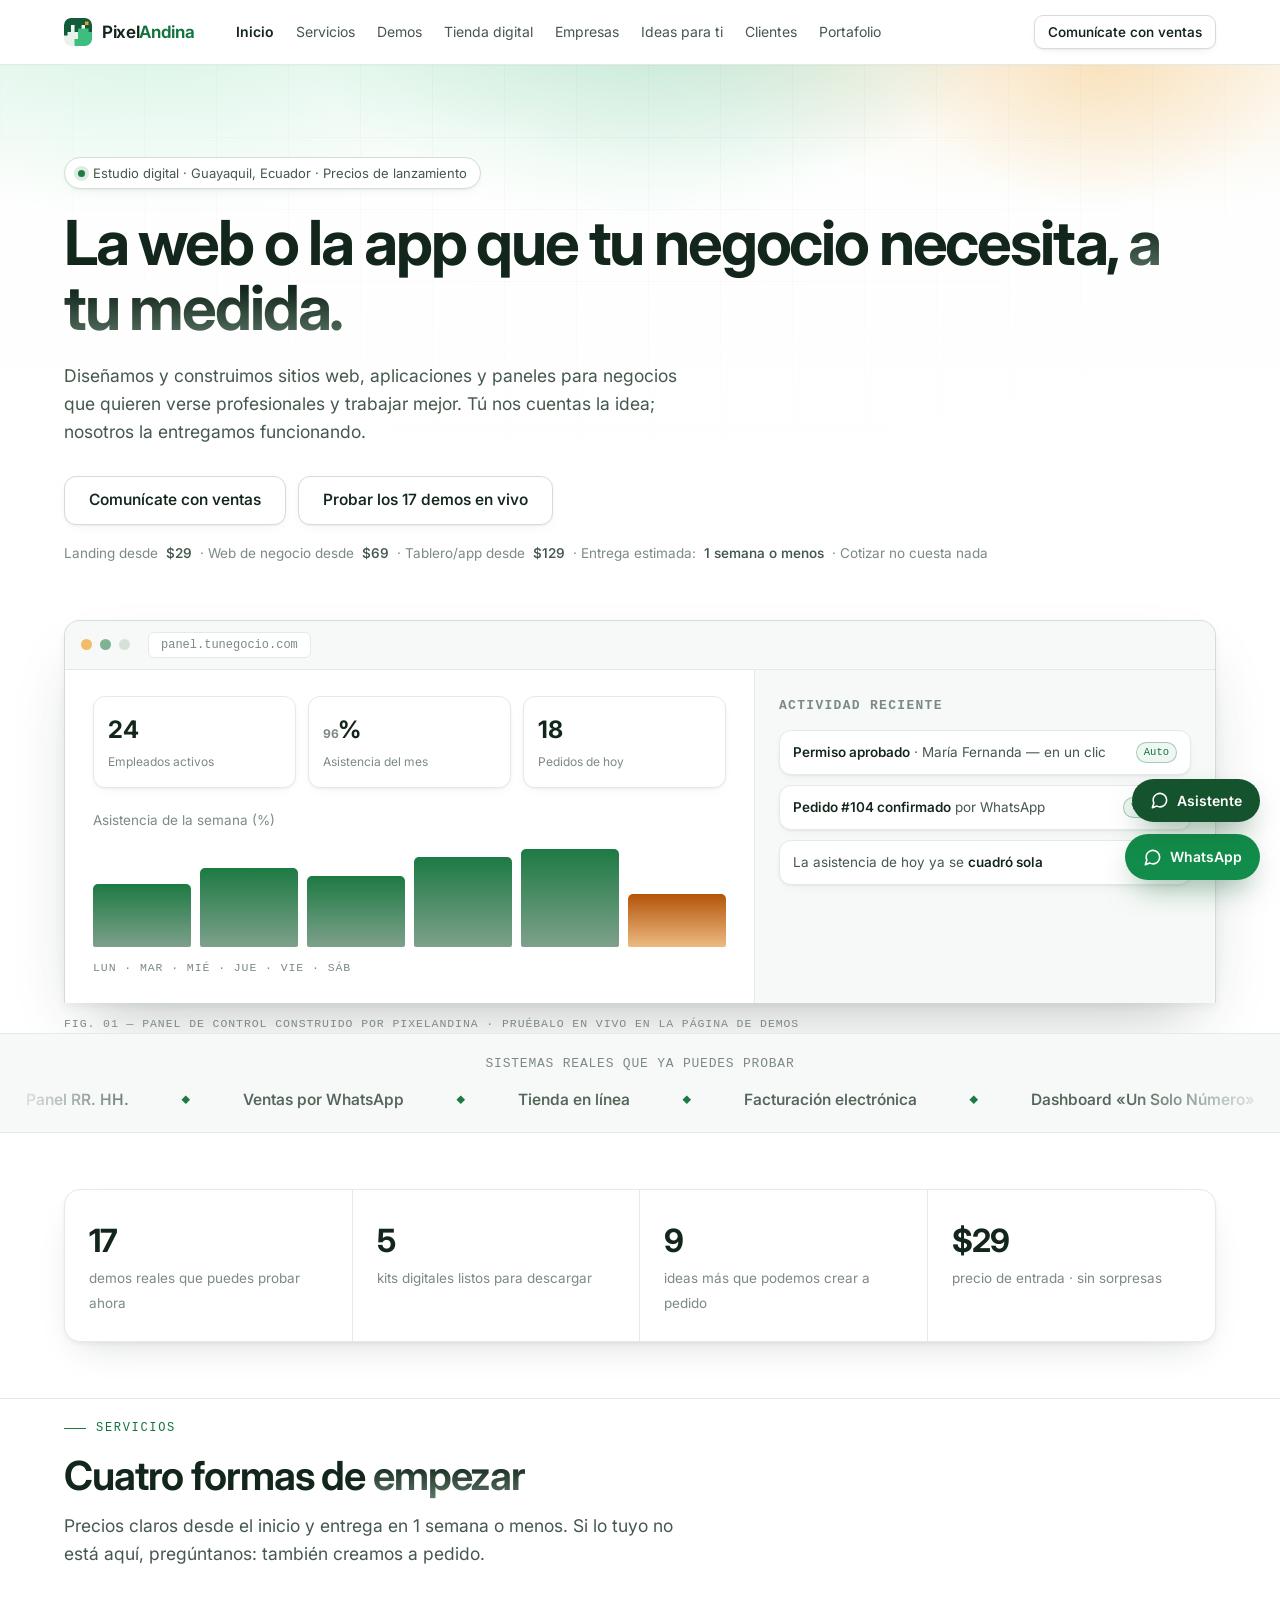
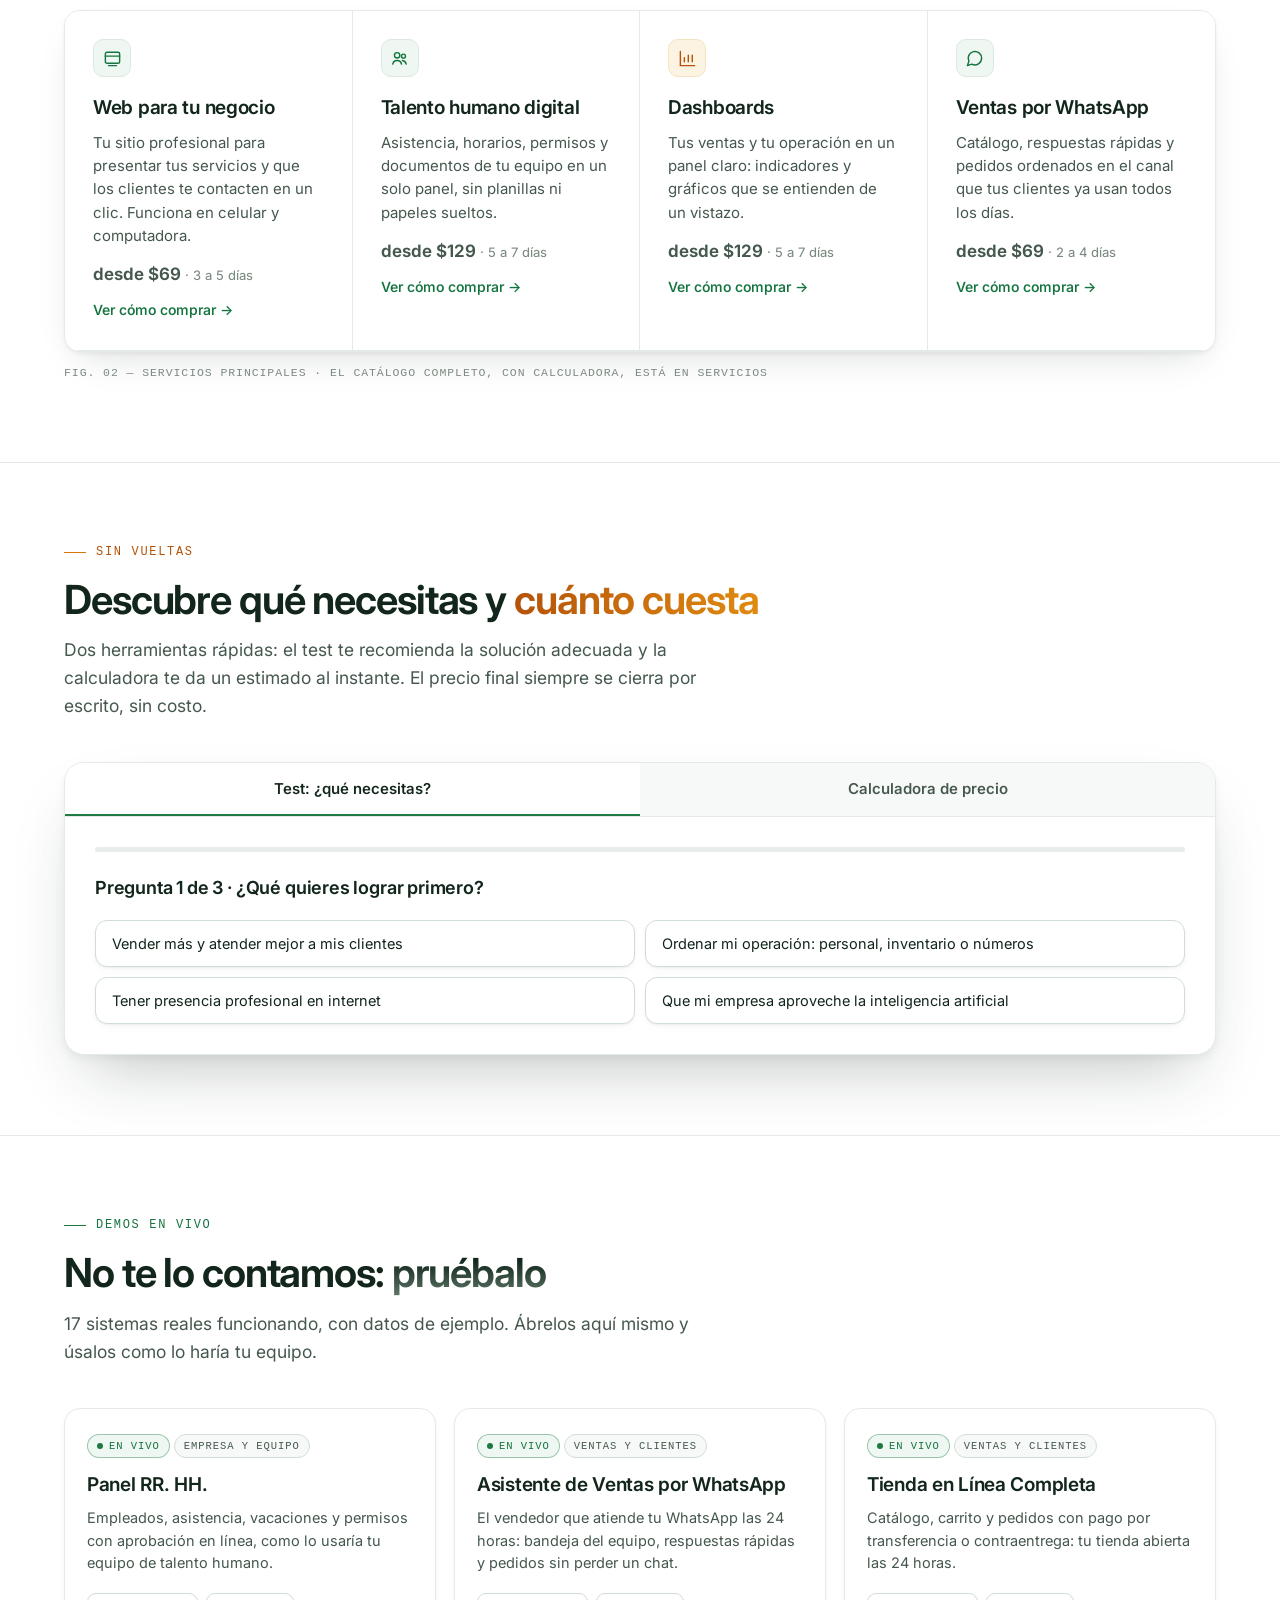
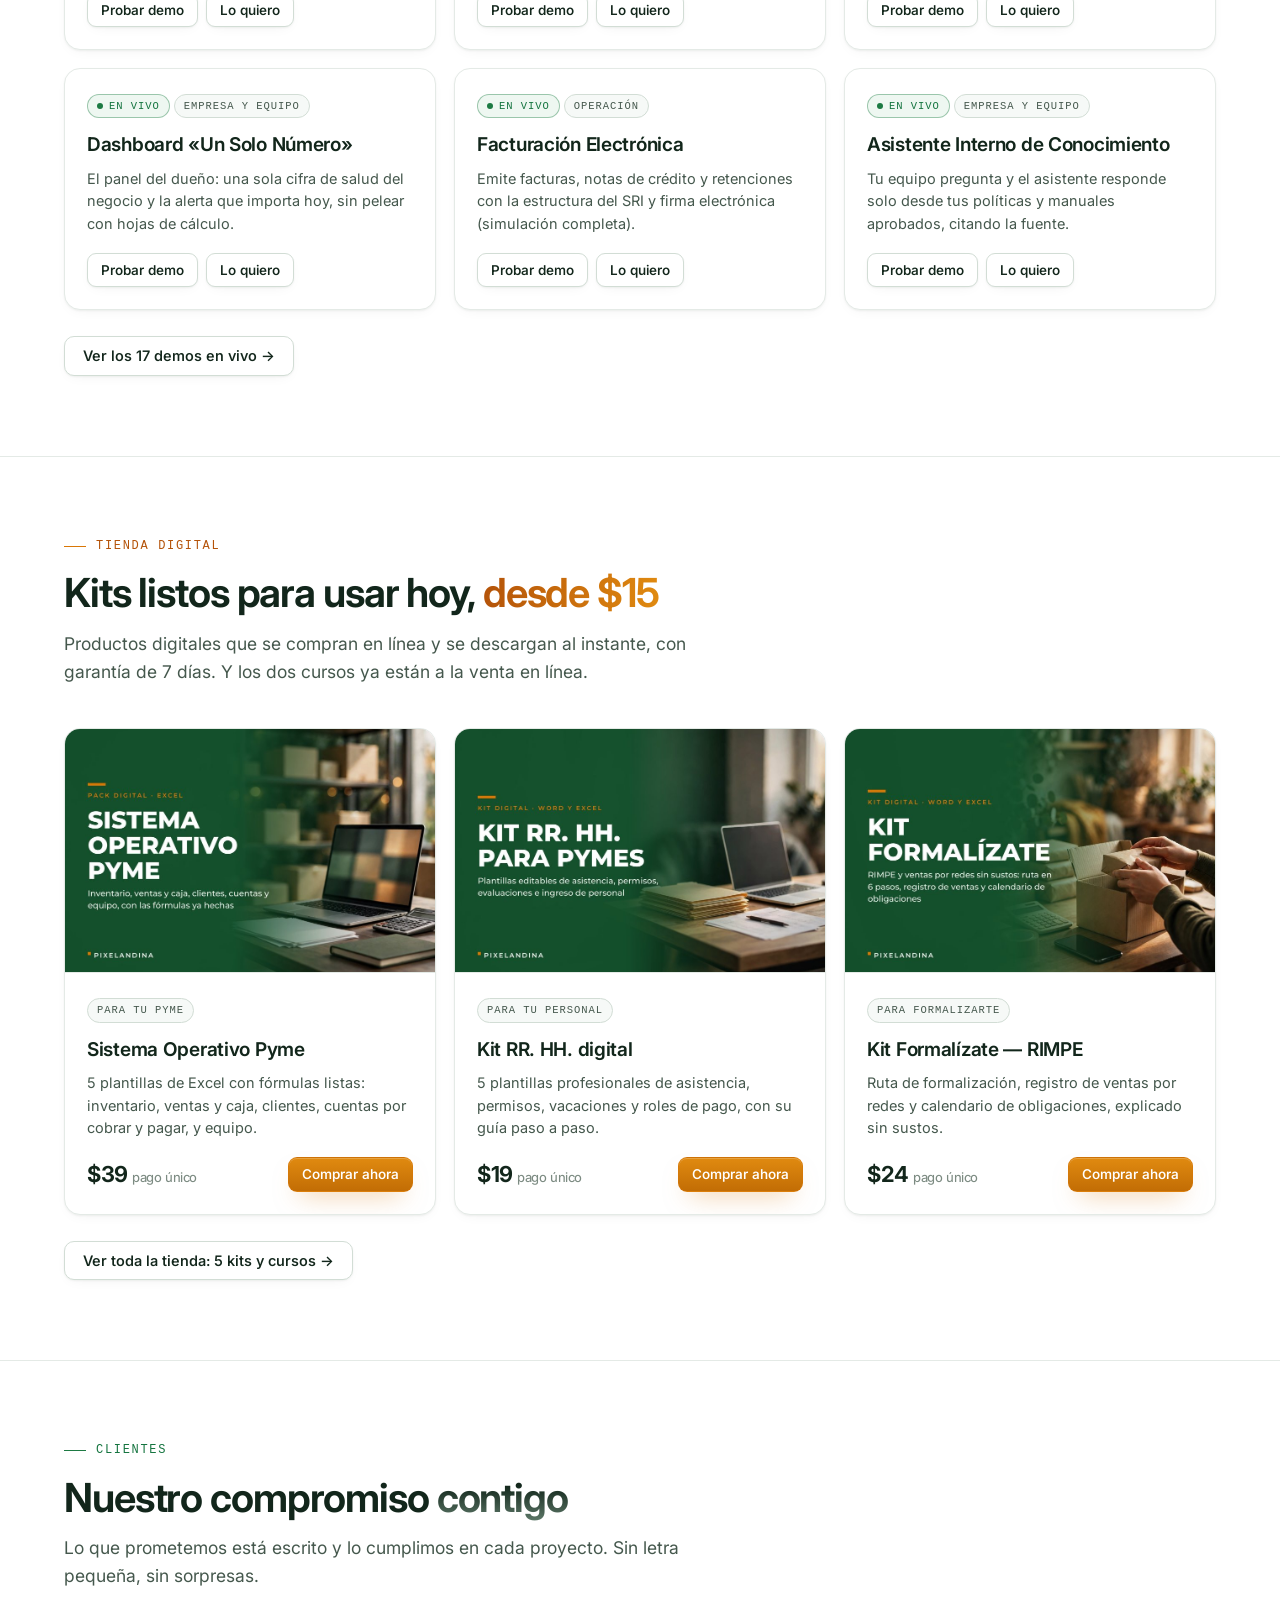
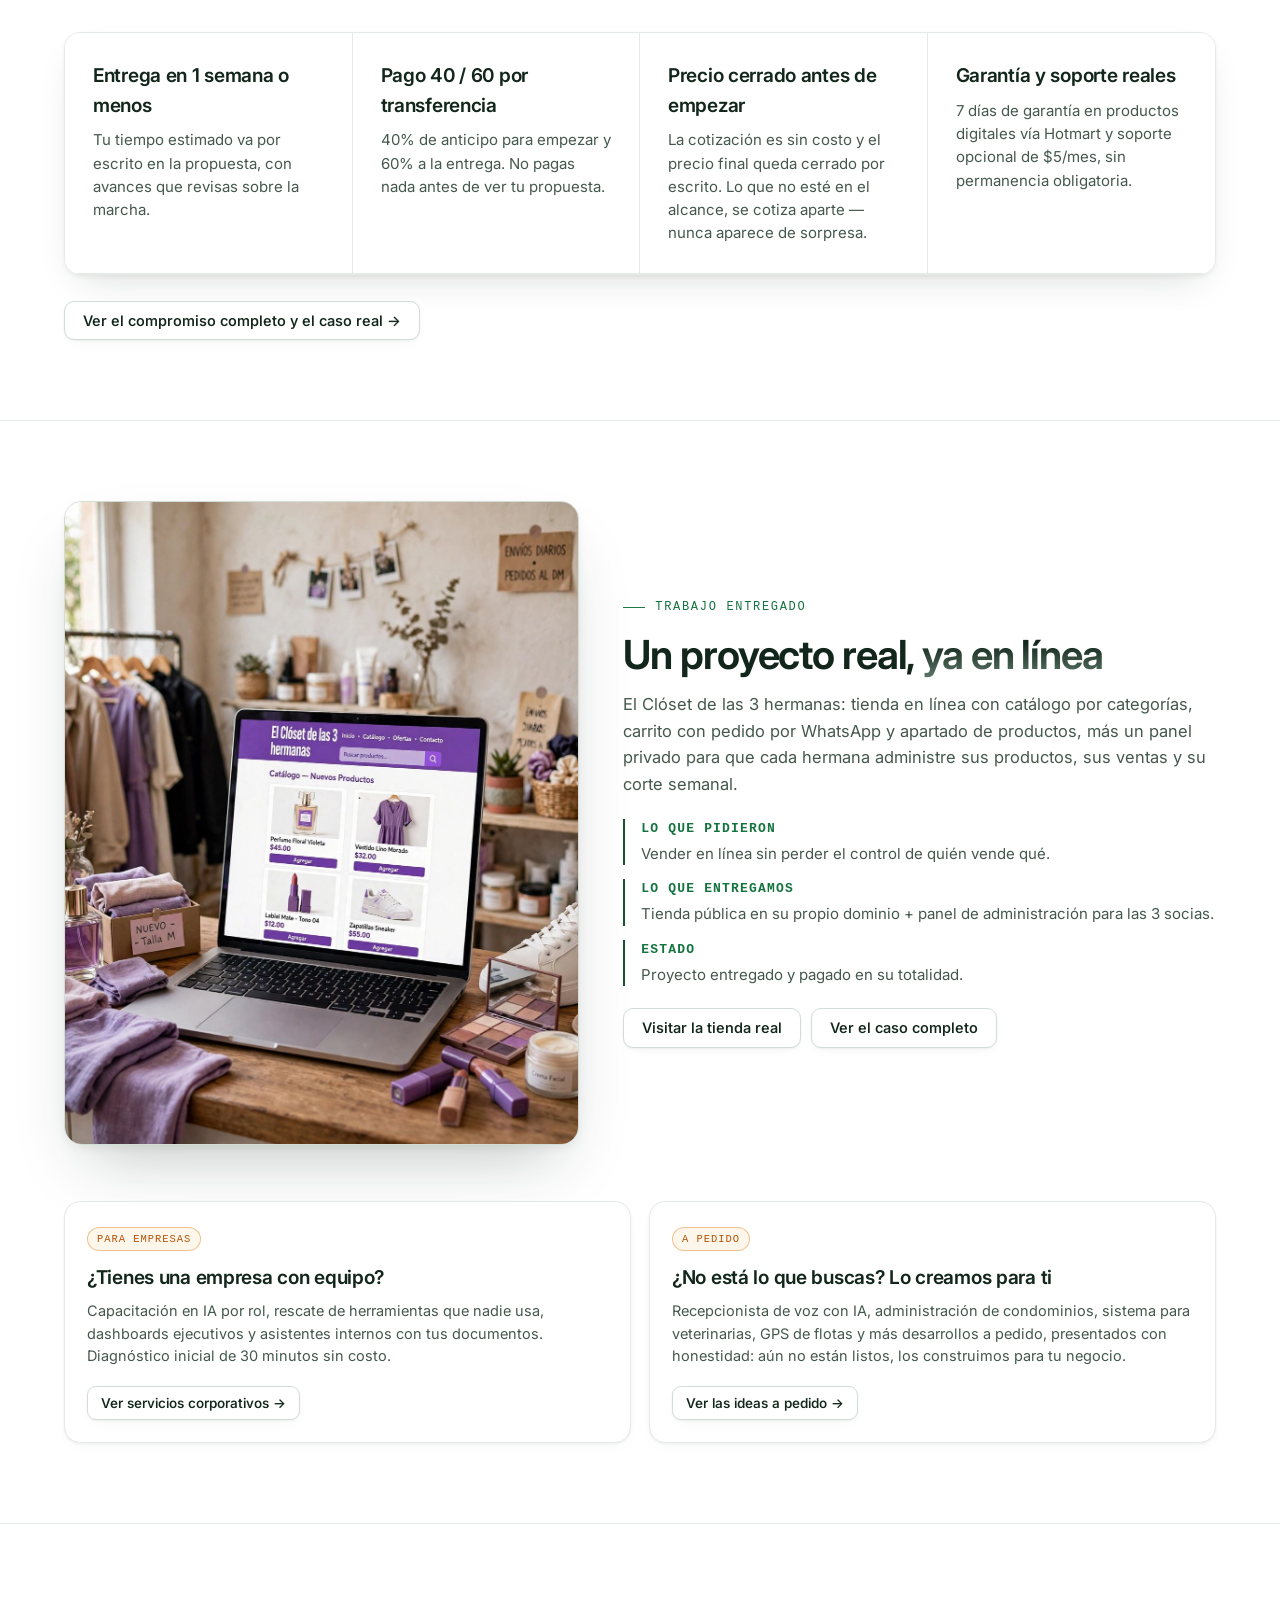
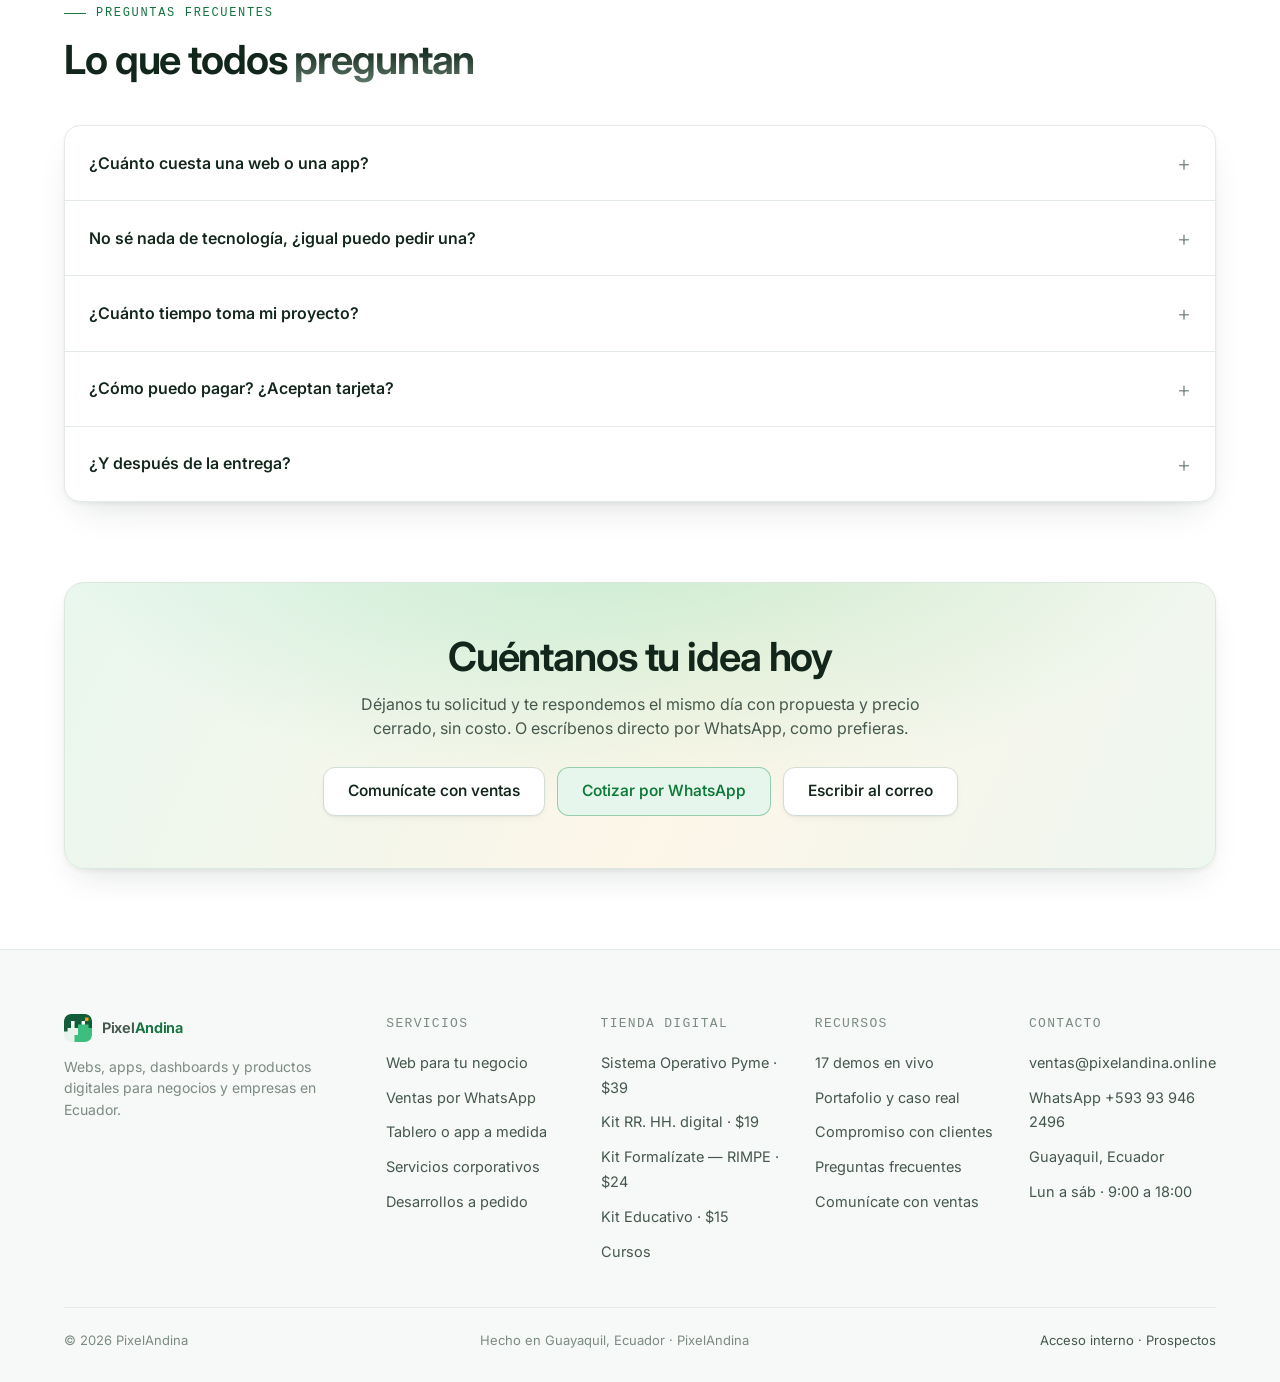
==== index.html @ 57a09514 "Actualizar index.html con texto de cursos corregido" ====
<!DOCTYPE html>
<html lang="es">
<head>
<meta charset="UTF-8">
<meta name="viewport" content="width=device-width, initial-scale=1.0">
<title>PixelAndina — Webs, apps y dashboards para tu negocio en Ecuador</title>
<meta name="description" content="Diseñamos y construimos sitios web, aplicaciones y paneles para negocios en Ecuador. Precios claros desde $29, entrega en 1 semana o menos y 17 demos en vivo para probar antes de pagar.">
<link rel="icon" href="assets/img/logo.png">
<link rel="preconnect" href="https://fonts.googleapis.com">
<link rel="preconnect" href="https://fonts.gstatic.com" crossorigin>
<link href="https://fonts.googleapis.com/css2?family=Inter:wght@400;500;600;700;800&display=swap" rel="stylesheet">
<link rel="stylesheet" href="assets/styles.css">
</head>
<body>

<header class="site-head">
  <div class="head-in">
    <a class="brand" href="index.html"><img src="assets/img/logo.png" alt="Logo de PixelAndina"><span>Pixel<em>Andina</em></span></a>
    <button class="nav-toggle" type="button" aria-label="Abrir menú" aria-expanded="false" aria-controls="mainNav"><svg viewBox="0 0 24 24" fill="none" stroke="currentColor" stroke-width="2" stroke-linecap="round"><path d="M4 7h16M4 12h16M4 17h16"/></svg></button>
    <nav class="main-nav" id="mainNav" aria-label="Navegación principal">
      <a href="index.html" class="on">Inicio</a>
      <a href="servicios.html">Servicios</a>
      <a href="demos.html">Demos</a>
      <a href="tienda.html">Tienda digital</a>
      <a href="corporativo.html">Empresas</a>
      <a href="ideas.html">Ideas para ti</a>
      <a href="clientes.html">Clientes</a>
      <a href="portafolio.html">Portafolio</a>
    </nav>
    <div class="head-cta"><a class="btn btn-white btn-sm" href="ventas.html">Comunícate con ventas</a></div>
  </div>
</header>

<!-- ============ HERO ============ -->
<section class="hero">
  <div class="glow"></div><div class="gridbg"></div>
  <div class="wrap">
    <span class="pill"><span class="dot"></span> Estudio digital · Guayaquil, Ecuador · Precios de lanzamiento</span>
    <h1>La web o la app que tu negocio necesita, <span class="grad">a tu medida.</span></h1>
    <p class="lead">Diseñamos y construimos sitios web, aplicaciones y paneles para negocios que quieren verse profesionales y trabajar mejor. Tú nos cuentas la idea; nosotros la entregamos funcionando.</p>
    <div class="hero-ctas">
      <a class="btn btn-white btn-lg" href="ventas.html">Comunícate con ventas</a>
      <a class="btn btn-ghost btn-lg" href="demos.html">Probar los 17 demos en vivo</a>
    </div>
    <p class="hero-note">Landing desde <b>$29</b> · Web de negocio desde <b>$69</b> · Tablero/app desde <b>$129</b> · Entrega estimada: <b>1 semana o menos</b> · Cotizar no cuesta nada</p>

    <div class="hero-visual rv">
      <div class="frame">
        <div class="frame-bar"><i></i><i></i><i></i><span class="url">panel.tunegocio.com</span></div>
        <div class="mock">
          <div class="mock-main">
            <div class="mock-kpis">
              <div class="kpi"><b data-count="24">0</b><span>Empleados activos</span></div>
              <div class="kpi"><b><span data-count="96">0</span>%</b><span>Asistencia del mes</span></div>
              <div class="kpi"><b data-count="18">0</b><span>Pedidos de hoy</span></div>
            </div>
            <p class="small" style="margin-bottom:6px">Asistencia de la semana (%)</p>
            <div class="bars"><i data-h="62"></i><i data-h="78"></i><i data-h="70"></i><i data-h="88"></i><i data-h="96"></i><i class="hot" data-h="52"></i></div>
            <p class="fig">Lun · Mar · Mié · Jue · Vie · Sáb</p>
          </div>
          <div class="mock-side">
            <h4>Actividad reciente</h4>
            <ul class="mock-feed">
              <li><span class="tag">Auto</span><b>Permiso aprobado</b> · María Fernanda — en un clic</li>
              <li><span class="tag">Ventas</span><b>Pedido #104 confirmado</b> por WhatsApp</li>
              <li><span class="tag">Panel</span>La asistencia de hoy ya se <b>cuadró sola</b></li>
            </ul>
          </div>
        </div>
      </div>
      <p class="fig">Fig. 01 — Panel de control construido por PixelAndina · Pruébalo en vivo en la página de demos</p>
    </div>
  </div>
</section>

<!-- ============ TIRA ============ -->
<div class="strip">
  <p>Sistemas reales que ya puedes probar</p>
  <div class="marquee"><div class="marquee-in">
    <span>Panel RR. HH.</span><span>Ventas por WhatsApp</span><span>Tienda en línea</span><span>Facturación electrónica</span><span>Dashboard «Un Solo Número»</span><span>Reservas con seña</span><span>Asistente de conocimiento</span><span>Inventario y pedidos</span><span>ReseñasQueVenden</span>
    <span>Panel RR. HH.</span><span>Ventas por WhatsApp</span><span>Tienda en línea</span><span>Facturación electrónica</span><span>Dashboard «Un Solo Número»</span><span>Reservas con seña</span><span>Asistente de conocimiento</span><span>Inventario y pedidos</span><span>ReseñasQueVenden</span>
  </div></div>
</div>

<!-- ============ CIFRAS ============ -->
<section class="sec-tight">
  <div class="wrap">
    <div class="stats rv">
      <div><b data-count="17">0</b><span>demos reales que puedes probar ahora</span></div>
      <div><b data-count="5">0</b><span>kits digitales listos para descargar</span></div>
      <div><b data-count="9">0</b><span>ideas más que podemos crear a pedido</span></div>
      <div><b data-prefix="$" data-count="29">0</b><span>precio de entrada · sin sorpresas</span></div>
    </div>
  </div>
</section>

<!-- ============ SERVICIOS ============ -->
<section class="sec" style="padding-top:20px">
  <div class="wrap">
    <div class="sec-head rv">
      <p class="eyebrow">Servicios</p>
      <h2>Cuatro formas de <span class="grad">empezar</span></h2>
      <p class="lead">Precios claros desde el inicio y entrega en 1 semana o menos. Si lo tuyo no está aquí, pregúntanos: también creamos a pedido.</p>
    </div>
    <div class="cells c4 rv">
      <div class="cell">
        <div class="ic"><svg viewBox="0 0 24 24" fill="none" stroke="currentColor" stroke-width="1.8" stroke-linecap="round"><rect x="3" y="4" width="18" height="14" rx="2"/><path d="M3 9h18M7 21h10"/></svg></div>
        <h3>Web para tu negocio</h3>
        <p>Tu sitio profesional para presentar tus servicios y que los clientes te contacten en un clic. Funciona en celular y computadora.</p>
        <p class="price">desde $69 <small>· 3 a 5 días</small></p>
        <a class="more" href="servicios.html">Ver cómo comprar →</a>
      </div>
      <div class="cell">
        <div class="ic"><svg viewBox="0 0 24 24" fill="none" stroke="currentColor" stroke-width="1.8" stroke-linecap="round"><circle cx="9" cy="8" r="3.4"/><path d="M3.5 19c.6-3 2.8-4.5 5.5-4.5s4.9 1.5 5.5 4.5"/><circle cx="17" cy="9" r="2.5"/><path d="M15.8 14.6c2.2.3 4 1.7 4.6 4.4"/></svg></div>
        <h3>Talento humano digital</h3>
        <p>Asistencia, horarios, permisos y documentos de tu equipo en un solo panel, sin planillas ni papeles sueltos.</p>
        <p class="price">desde $129 <small>· 5 a 7 días</small></p>
        <a class="more" href="servicios.html">Ver cómo comprar →</a>
      </div>
      <div class="cell">
        <div class="ic amber"><svg viewBox="0 0 24 24" fill="none" stroke="currentColor" stroke-width="1.8" stroke-linecap="round"><path d="M3 3v18h18"/><path d="M8 16v-5M13 16V8M18 16v-8"/></svg></div>
        <h3>Dashboards</h3>
        <p>Tus ventas y tu operación en un panel claro: indicadores y gráficos que se entienden de un vistazo.</p>
        <p class="price">desde $129 <small>· 5 a 7 días</small></p>
        <a class="more" href="servicios.html">Ver cómo comprar →</a>
      </div>
      <div class="cell">
        <div class="ic"><svg viewBox="0 0 24 24" fill="none" stroke="currentColor" stroke-width="1.8" stroke-linecap="round" stroke-linejoin="round"><path d="M21 11.5a8.5 8.5 0 0 1-12.4 7.6L3 21l1.9-5.6A8.5 8.5 0 1 1 21 11.5z"/></svg></div>
        <h3>Ventas por WhatsApp</h3>
        <p>Catálogo, respuestas rápidas y pedidos ordenados en el canal que tus clientes ya usan todos los días.</p>
        <p class="price">desde $69 <small>· 2 a 4 días</small></p>
        <a class="more" href="servicios.html">Ver cómo comprar →</a>
      </div>
    </div>
    <p class="fig">Fig. 02 — Servicios principales · El catálogo completo, con calculadora, está en Servicios</p>
  </div>
</section>

<!-- ============ HERRAMIENTAS: QUIZ + CALCULADORA ============ -->
<section class="sec">
  <div class="wrap">
    <div class="sec-head rv">
      <p class="eyebrow amber">Sin vueltas</p>
      <h2>Descubre qué necesitas y <span class="grad-a">cuánto cuesta</span></h2>
      <p class="lead">Dos herramientas rápidas: el test te recomienda la solución adecuada y la calculadora te da un estimado al instante. El precio final siempre se cierra por escrito, sin costo.</p>
    </div>
    <div class="toolbox rv">
      <div class="tool-tabs" role="tablist">
        <button class="tool-tab" role="tab" aria-selected="true" data-pane="pane-quiz">Test: ¿qué necesitas?</button>
        <button class="tool-tab" role="tab" aria-selected="false" data-pane="pane-calc">Calculadora de precio</button>
      </div>
      <div class="tool-pane active" id="pane-quiz">
        <div data-quiz>
          <div class="quiz-prog"><i></i></div>
          <div class="quiz-body"></div>
        </div>
      </div>
      <div class="tool-pane" id="pane-calc">
        <div class="calc-grid" data-calc>
          <div>
            <p class="calc-group-t" style="margin-top:0">Tipo de proyecto</p>
            <div class="calc-opts">
              <button type="button" class="opt" data-base="29" data-name="Landing" aria-pressed="false">Landing <span class="v">$29</span></button>
              <button type="button" class="opt" data-base="69" data-name="Web de negocio" aria-pressed="true">Web de negocio <span class="v">$69</span></button>
              <button type="button" class="opt" data-base="69" data-name="Ventas por WhatsApp" aria-pressed="false">Ventas WhatsApp <span class="v">$69</span></button>
              <button type="button" class="opt" data-base="129" data-name="Tablero o app" aria-pressed="false">Tablero / app <span class="v">$129</span></button>
            </div>
            <p class="calc-group-t">Extras (opcionales)</p>
            <div class="calc-opts">
              <label class="opt"><input type="checkbox" data-extra="catalogo" data-price="40" data-name="Catálogo con pedidos"> Catálogo de productos con pedidos <span class="v">+$40</span></label>
              <label class="opt"><input type="checkbox" data-extra="panel" data-price="60" data-name="Panel de administración"> Panel de administración para tu equipo <span class="v">+$60</span></label>
              <label class="opt"><input type="checkbox" data-extra="reservas" data-price="45" data-name="Reservas o citas en línea"> Reservas o citas en línea <span class="v">+$45</span></label>
              <label class="opt"><input type="checkbox" data-extra="contenido" data-price="25" data-name="Textos e imágenes preparados por nosotros"> Textos e imágenes preparados por nosotros <span class="v">+$25</span></label>
            </div>
            <p class="calc-group-t">Ritmo y acompañamiento</p>
            <div class="calc-opts">
              <label class="opt"><input type="checkbox" data-urgent> Entrega prioritaria (antes del tiempo normal) <span class="v">×1,3</span></label>
              <label class="opt"><input type="checkbox" data-support> Soporte mensual con ajustes menores <span class="v">$5/mes</span></label>
            </div>
          </div>
          <div class="calc-out">
            <p class="small">Tu estimado</p>
            <p class="calc-amount">$69</p>
            <ul class="calc-list"></ul>
            <p class="calc-anticipo"></p>
            <a class="btn btn-wa calc-wa" href="#" target="_blank" rel="noopener" style="width:100%">Confirmar este precio por WhatsApp</a>
            <p class="small" style="margin-top:12px">Estimado de referencia con precios de lanzamiento. Tu precio final queda cerrado en una cotización escrita, sin costo y sin compromiso.</p>
          </div>
        </div>
      </div>
    </div>
  </div>
</section>

<!-- ============ DEMOS DESTACADOS ============ -->
<section class="sec">
  <div class="wrap">
    <div class="sec-head rv">
      <p class="eyebrow">Demos en vivo</p>
      <h2>No te lo contamos: <span class="grad">pruébalo</span></h2>
      <p class="lead">17 sistemas reales funcionando, con datos de ejemplo. Ábrelos aquí mismo y úsalos como lo haría tu equipo.</p>
    </div>
    <div class="cards c3 rv">
      <article class="card demo-card"><div class="body">
        <div><span class="badge live">En vivo</span> <span class="badge">Empresa y equipo</span></div>
        <h3>Panel RR. HH.</h3>
        <p>Empleados, asistencia, vacaciones y permisos con aprobación en línea, como lo usaría tu equipo de talento humano.</p>
        <div class="demo-ctas"><button type="button" class="btn btn-white btn-sm" data-demo="https://aquimis-lab.github.io/pixelandina-demos/panel-rrhh/" data-title="Panel RR. HH.">Probar demo</button><a class="btn btn-ghost btn-sm" data-wa="Hola PixelAndina, probé la demo del Panel RR. HH. y quiero algo así para mi negocio.">Lo quiero</a></div>
      </div></article>
      <article class="card demo-card"><div class="body">
        <div><span class="badge live">En vivo</span> <span class="badge">Ventas y clientes</span></div>
        <h3>Asistente de Ventas por WhatsApp</h3>
        <p>El vendedor que atiende tu WhatsApp las 24 horas: bandeja del equipo, respuestas rápidas y pedidos sin perder un chat.</p>
        <div class="demo-ctas"><button type="button" class="btn btn-white btn-sm" data-demo="https://aquimis-lab.github.io/pixelandina-demos/asistente-whatsapp/" data-title="Asistente de Ventas por WhatsApp">Probar demo</button><a class="btn btn-ghost btn-sm" data-wa="Hola PixelAndina, probé la demo del Asistente de Ventas por WhatsApp y quiero algo así para mi negocio.">Lo quiero</a></div>
      </div></article>
      <article class="card demo-card"><div class="body">
        <div><span class="badge live">En vivo</span> <span class="badge">Ventas y clientes</span></div>
        <h3>Tienda en Línea Completa</h3>
        <p>Catálogo, carrito y pedidos con pago por transferencia o contraentrega: tu tienda abierta las 24 horas.</p>
        <div class="demo-ctas"><button type="button" class="btn btn-white btn-sm" data-demo="https://aquimis-lab.github.io/pixelandina-demos/tienda-completa/" data-title="Tienda en Línea Completa">Probar demo</button><a class="btn btn-ghost btn-sm" data-wa="Hola PixelAndina, probé la demo de la Tienda en Línea y quiero algo así para mi negocio.">Lo quiero</a></div>
      </div></article>
      <article class="card demo-card"><div class="body">
        <div><span class="badge live">En vivo</span> <span class="badge">Empresa y equipo</span></div>
        <h3>Dashboard «Un Solo Número»</h3>
        <p>El panel del dueño: una sola cifra de salud del negocio y la alerta que importa hoy, sin pelear con hojas de cálculo.</p>
        <div class="demo-ctas"><button type="button" class="btn btn-white btn-sm" data-demo="https://aquimis-lab.github.io/pixelandina-demos/dashboard-un-numero/" data-title="Dashboard «Un Solo Número»">Probar demo</button><a class="btn btn-ghost btn-sm" data-wa="Hola PixelAndina, probé la demo del Dashboard «Un Solo Número» y quiero algo así para mi negocio.">Lo quiero</a></div>
      </div></article>
      <article class="card demo-card"><div class="body">
        <div><span class="badge live">En vivo</span> <span class="badge">Operación</span></div>
        <h3>Facturación Electrónica</h3>
        <p>Emite facturas, notas de crédito y retenciones con la estructura del SRI y firma electrónica (simulación completa).</p>
        <div class="demo-ctas"><button type="button" class="btn btn-white btn-sm" data-demo="https://aquimis-lab.github.io/pixelandina-demos/facturacion/" data-title="Facturación Electrónica">Probar demo</button><a class="btn btn-ghost btn-sm" data-wa="Hola PixelAndina, probé la demo de Facturación Electrónica y quiero algo así para mi negocio.">Lo quiero</a></div>
      </div></article>
      <article class="card demo-card"><div class="body">
        <div><span class="badge live">En vivo</span> <span class="badge">Empresa y equipo</span></div>
        <h3>Asistente Interno de Conocimiento</h3>
        <p>Tu equipo pregunta y el asistente responde solo desde tus políticas y manuales aprobados, citando la fuente.</p>
        <div class="demo-ctas"><button type="button" class="btn btn-white btn-sm" data-demo="https://aquimis-lab.github.io/pixelandina-demos/asistente-conocimiento/" data-title="Asistente Interno de Conocimiento">Probar demo</button><a class="btn btn-ghost btn-sm" data-wa="Hola PixelAndina, probé la demo del Asistente Interno de Conocimiento y quiero algo así para mi empresa.">Lo quiero</a></div>
      </div></article>
    </div>
    <p style="margin-top:26px"><a class="btn btn-ghost" href="demos.html">Ver los 17 demos en vivo →</a></p>
  </div>
</section>

<!-- ============ TIENDA DESTACADA ============ -->
<section class="sec">
  <div class="wrap">
    <div class="sec-head rv">
      <p class="eyebrow amber">Tienda digital</p>
      <h2>Kits listos para usar hoy, <span class="grad-a">desde $15</span></h2>
      <p class="lead">Productos digitales que se compran en línea y se descargan al instante, con garantía de 7 días. Y los dos cursos ya están a la venta en línea.</p>
    </div>
    <div class="cards c3 rv">
      <article class="card">
        <img class="cover" src="assets/img/portada-ospyme.jpg" alt="Portada del Sistema Operativo Pyme">
        <div class="body">
          <span class="badge">Para tu pyme</span>
          <h3>Sistema Operativo Pyme</h3>
          <p>5 plantillas de Excel con fórmulas listas: inventario, ventas y caja, clientes, cuentas por cobrar y pagar, y equipo.</p>
          <div class="foot"><span class="price-big">$39 <small>pago único</small></span><a class="btn btn-amber btn-sm" href="https://go.hotmart.com/C108689245U" target="_blank" rel="noopener">Comprar ahora</a></div>
        </div>
      </article>
      <article class="card">
        <img class="cover" src="assets/img/portada-kit-rrhh.jpg" alt="Portada del Kit RR. HH. digital">
        <div class="body">
          <span class="badge">Para tu personal</span>
          <h3>Kit RR. HH. digital</h3>
          <p>5 plantillas profesionales de asistencia, permisos, vacaciones y roles de pago, con su guía paso a paso.</p>
          <div class="foot"><span class="price-big">$19 <small>pago único</small></span><a class="btn btn-amber btn-sm" href="https://go.hotmart.com/F108688540E" target="_blank" rel="noopener">Comprar ahora</a></div>
        </div>
      </article>
      <article class="card">
        <img class="cover" src="assets/img/portada-kit-rimpe.jpg" alt="Portada del Kit Formalízate RIMPE">
        <div class="body">
          <span class="badge">Para formalizarte</span>
          <h3>Kit Formalízate — RIMPE</h3>
          <p>Ruta de formalización, registro de ventas por redes y calendario de obligaciones, explicado sin sustos.</p>
          <div class="foot"><span class="price-big">$24 <small>pago único</small></span><a class="btn btn-amber btn-sm" href="https://go.hotmart.com/N108689413F" target="_blank" rel="noopener">Comprar ahora</a></div>
        </div>
      </article>
    </div>
    <p style="margin-top:26px"><a class="btn btn-ghost" href="tienda.html">Ver toda la tienda: 5 kits y cursos →</a></p>
  </div>
</section>

<!-- ============ COMPROMISO CON CLIENTES ============ -->
<section class="sec">
  <div class="wrap">
    <div class="sec-head rv">
      <p class="eyebrow">Clientes</p>
      <h2>Nuestro compromiso <span class="grad">contigo</span></h2>
      <p class="lead">Lo que prometemos está escrito y lo cumplimos en cada proyecto. Sin letra pequeña, sin sorpresas.</p>
    </div>
    <div class="cells c4 rv">
      <div class="cell"><h3>Entrega en 1 semana o menos</h3><p>Tu tiempo estimado va por escrito en la propuesta, con avances que revisas sobre la marcha.</p></div>
      <div class="cell"><h3>Pago 40 / 60 por transferencia</h3><p>40% de anticipo para empezar y 60% a la entrega. No pagas nada antes de ver tu propuesta.</p></div>
      <div class="cell"><h3>Precio cerrado antes de empezar</h3><p>La cotización es sin costo y el precio final queda cerrado por escrito. Lo que no esté en el alcance, se cotiza aparte — nunca aparece de sorpresa.</p></div>
      <div class="cell"><h3>Garantía y soporte reales</h3><p>7 días de garantía en productos digitales vía Hotmart y soporte opcional de $5/mes, sin permanencia obligatoria.</p></div>
    </div>
    <p style="margin-top:26px"><a class="btn btn-ghost" href="clientes.html">Ver el compromiso completo y el caso real →</a></p>
  </div>
</section>

<!-- ============ CASO + CORPORATIVO + IDEAS ============ -->
<section class="sec">
  <div class="wrap">
    <div class="case-grid rv">
      <div class="case-img"><img src="assets/img/caso.jpg" alt="Publicación del lanzamiento de la tienda El Clóset de las 3 hermanas"></div>
      <div>
        <p class="eyebrow">Trabajo entregado</p>
        <h2 style="margin-bottom:14px">Un proyecto real, <span class="grad">ya en línea</span></h2>
        <p class="lead" style="font-size:16.5px">El Clóset de las 3 hermanas: tienda en línea con catálogo por categorías, carrito con pedido por WhatsApp y apartado de productos, más un panel privado para que cada hermana administre sus productos, sus ventas y su corte semanal.</p>
        <div class="kv">
          <div><b>Lo que pidieron</b><p>Vender en línea sin perder el control de quién vende qué.</p></div>
          <div><b>Lo que entregamos</b><p>Tienda pública en su propio dominio + panel de administración para las 3 socias.</p></div>
          <div><b>Estado</b><p>Proyecto entregado y pagado en su totalidad.</p></div>
        </div>
        <div style="display:flex;gap:10px;flex-wrap:wrap">
          <a class="btn btn-white" href="https://elclosetdelas3hermanas.online/" target="_blank" rel="noopener">Visitar la tienda real</a>
          <a class="btn btn-ghost" href="portafolio.html">Ver el caso completo</a>
        </div>
      </div>
    </div>
    <div class="cards c2 rv" style="margin-top:56px">
      <article class="card"><div class="body">
        <span class="badge amber">Para empresas</span>
        <h3>¿Tienes una empresa con equipo?</h3>
        <p>Capacitación en IA por rol, rescate de herramientas que nadie usa, dashboards ejecutivos y asistentes internos con tus documentos. Diagnóstico inicial de 30 minutos sin costo.</p>
        <div class="foot"><a class="btn btn-ghost btn-sm" href="corporativo.html">Ver servicios corporativos →</a></div>
      </div></article>
      <article class="card"><div class="body">
        <span class="badge amber">A pedido</span>
        <h3>¿No está lo que buscas? Lo creamos para ti</h3>
        <p>Recepcionista de voz con IA, administración de condominios, sistema para veterinarias, GPS de flotas y más desarrollos a pedido, presentados con honestidad: aún no están listos, los construimos para tu negocio.</p>
        <div class="foot"><a class="btn btn-ghost btn-sm" href="ideas.html">Ver las ideas a pedido →</a></div>
      </div></article>
    </div>
  </div>
</section>

<!-- ============ FAQ ============ -->
<section class="sec" id="faq">
  <div class="wrap">
    <div class="sec-head rv">
      <p class="eyebrow">Preguntas frecuentes</p>
      <h2>Lo que todos <span class="grad">preguntan</span></h2>
    </div>
    <div class="faq rv">
      <details><summary>¿Cuánto cuesta una web o una app?</summary><p>Precios de lanzamiento: landing desde $29, web de negocio desde $69 y tablero/app simple desde $129, con soporte de $5/mes. El precio final se confirma cerrado en una cotización sin costo, antes de decidir. También hay kits digitales listos desde $15 en la tienda.</p></details>
      <details><summary>No sé nada de tecnología, ¿igual puedo pedir una?</summary><p>Sí, es lo normal. Tú nos cuentas cómo trabaja tu negocio y qué quieres lograr; nosotros nos encargamos del diseño y la parte técnica, y te entregamos todo funcionando con una capacitación corta.</p></details>
      <details><summary>¿Cuánto tiempo toma mi proyecto?</summary><p>La entrega estimada es de 1 semana o menos, según el servicio: landing 2 a 3 días, web de negocio 3 a 5 días, ventas por WhatsApp 2 a 4 días y tablero/app 5 a 7 días. Si partes de una plantilla, el tiempo aproximado se conoce desde el inicio; un proyecto a medida depende de la solicitud y su tiempo confirmado va por escrito en tu propuesta.</p></details>
      <details><summary>¿Cómo puedo pagar? ¿Aceptan tarjeta?</summary><p>Los servicios a medida se pagan por transferencia bancaria: 40% de anticipo para empezar y 60% restante a la entrega; los datos de la cuenta van en tu cotización. Los kits digitales se pagan en línea en la tienda (Hotmart). El pago con tarjeta para servicios está en activación.</p></details>
      <details><summary>¿Y después de la entrega?</summary><p>Te acompañamos en el arranque con ajustes incluidos. Después puedes mantener el soporte por $5/mes, y cualquier función nueva se cotiza como un encargo nuevo, con precio cerrado por escrito.</p></details>
    </div>
  </div>
</section>

<!-- ============ CTA ============ -->
<section class="sec" style="border-top:none;padding-top:0">
  <div class="wrap">
    <div class="cta-band rv">
      <h2>Cuéntanos tu idea hoy</h2>
      <p>Déjanos tu solicitud y te respondemos el mismo día con propuesta y precio cerrado, sin costo. O escríbenos directo por WhatsApp, como prefieras.</p>
      <div class="row">
        <a class="btn btn-white btn-lg" href="ventas.html">Comunícate con ventas</a>
        <a class="btn btn-wa btn-lg" data-wa="Hola PixelAndina, quiero cotizar una web o app para mi negocio.">Cotizar por WhatsApp</a>
        <a class="btn btn-ghost btn-lg" href="mailto:ventas@pixelandina.online">Escribir al correo</a>
      </div>
    </div>
  </div>
</section>

<footer>
  <div class="wrap">
    <div class="foot-grid">
      <div class="foot-brand">
        <a class="brand" href="index.html"><img src="assets/img/logo.png" alt="Logo de PixelAndina"><span>Pixel<em>Andina</em></span></a>
        <p>Webs, apps, dashboards y productos digitales para negocios y empresas en Ecuador.</p>
      </div>
      <div><h4>Servicios</h4><ul>
        <li><a href="servicios.html">Web para tu negocio</a></li>
        <li><a href="servicios.html">Ventas por WhatsApp</a></li>
        <li><a href="servicios.html">Tablero o app a medida</a></li>
        <li><a href="corporativo.html">Servicios corporativos</a></li>
        <li><a href="ideas.html">Desarrollos a pedido</a></li>
      </ul></div>
      <div><h4>Tienda digital</h4><ul>
        <li><a href="tienda.html">Sistema Operativo Pyme · $39</a></li>
        <li><a href="tienda.html">Kit RR. HH. digital · $19</a></li>
        <li><a href="tienda.html">Kit Formalízate — RIMPE · $24</a></li>
        <li><a href="tienda.html">Kit Educativo · $15</a></li>
        <li><a href="tienda.html">Cursos</a></li>
      </ul></div>
      <div><h4>Recursos</h4><ul>
        <li><a href="demos.html">17 demos en vivo</a></li>
        <li><a href="portafolio.html">Portafolio y caso real</a></li>
        <li><a href="clientes.html">Compromiso con clientes</a></li>
        <li><a href="index.html#faq">Preguntas frecuentes</a></li>
        <li><a href="ventas.html">Comunícate con ventas</a></li>
      </ul></div>
      <div><h4>Contacto</h4><ul>
        <li><a href="mailto:ventas@pixelandina.online">ventas@pixelandina.online</a></li>
        <li><a href="https://wa.me/593939462496" target="_blank" rel="noopener">WhatsApp +593 93 946 2496</a></li>
        <li><a href="ventas.html">Guayaquil, Ecuador</a></li>
        <li><a href="ventas.html">Lun a sáb · 9:00 a 18:00</a></li>
      </ul></div>
    </div>
    <div class="foot-bottom">
      <span>© 2026 PixelAndina</span>
      <span>Hecho en Guayaquil, Ecuador · PixelAndina</span>
      <span><a href="prospectos.html">Acceso interno · Prospectos</a></span>
    </div>
  </div>
</footer>

<div class="modal" id="demoModal" role="dialog" aria-label="Demo en vivo">
  <div class="modal-box">
    <div class="modal-bar">
      <span class="modal-title">Demo en vivo</span>
      <a class="modal-open" href="#" target="_blank" rel="noopener">Abrir en pestaña nueva ↗</a>
      <button class="modal-close" aria-label="Cerrar demo">✕</button>
    </div>
    <iframe title="Demo en vivo de PixelAndina" loading="lazy"></iframe>
  </div>
</div>

<a class="wa-float" data-wa="Hola PixelAndina, quiero cotizar una web o app para mi negocio." aria-label="Cotizar por WhatsApp"><svg viewBox="0 0 24 24" fill="none" stroke="currentColor" stroke-width="2" stroke-linecap="round" stroke-linejoin="round"><path d="M21 11.5a8.38 8.38 0 0 1-.9 3.8 8.5 8.5 0 0 1-7.6 4.7 8.38 8.38 0 0 1-3.8-.9L3 21l1.9-5.7a8.38 8.38 0 0 1-.9-3.8 8.5 8.5 0 0 1 4.7-7.6 8.38 8.38 0 0 1 3.8-.9h.5a8.48 8.48 0 0 1 8 8v.5z"/></svg>WhatsApp</a>

<button class="chat-btn" id="chatBtn" aria-expanded="false" aria-controls="chatPanel"><svg viewBox="0 0 24 24" fill="none" stroke="currentColor" stroke-width="2" stroke-linecap="round" stroke-linejoin="round"><path d="M21 11.5a8.38 8.38 0 0 1-.9 3.8 8.5 8.5 0 0 1-7.6 4.7 8.38 8.38 0 0 1-3.8-.9L3 21l1.9-5.7a8.38 8.38 0 0 1-.9-3.8 8.5 8.5 0 0 1 4.7-7.6 8.38 8.38 0 0 1 3.8-.9h.5a8.48 8.48 0 0 1 8 8v.5z"/></svg>Asistente</button>
<div class="chat-panel" id="chatPanel" role="dialog" aria-label="Asistente de PixelAndina">
  <div class="chat-head"><div><b>Asistente de PixelAndina</b><span>Respuestas automáticas y guiadas · no es una persona ni una IA en vivo</span></div><button class="chat-close" id="chatClose" aria-label="Cerrar asistente">✕</button></div>
  <div class="chat-msgs" id="chatMsgs"></div>
  <div class="chat-chips" id="chatChips"></div>
  <form class="chat-form" id="chatForm"><input id="chatInput" type="text" placeholder="Escribe tu duda…" autocomplete="off" aria-label="Escribe tu duda"><button type="submit">Enviar</button></form>
</div>

<script src="assets/app.js"></script>
<script src="assets/chat.js"></script>
</body>
</html>
---- assets/styles.css ----
/* ============================================================
   PixelAndina — Rediseño v3 · Tema claro premium
   Patrón visual: Stripe (stripe.com/es-us) — fondo BLANCO limpio,
   tarjetas flotantes con sombras suaves y bordes redondeados,
   degradados de color muy suaves en los bordes, orden limpio y
   fácil de escanear, espacio aprovechado sin huecos.
   Marca y textos 100% PixelAndina. Verde #14532D / Ámbar #D97706.
   Regla de Anthony: NADA de fondos negros; blanco limpio siempre.
   ============================================================ */
:root{
  --bg:#ffffff;
  --bg-2:#f6f9f7;
  --bg-3:#eef4f0;
  --panel:#ffffff;
  --panel-2:#f6f9f7;
  --line:#e4eae6;
  --line-2:#d2ddd5;
  --txt:#12261b;
  --sub:#45584d;
  --mut:#7c8b82;
  --green:#14532d;
  --green-l:#1d7a43;
  --green-xl:#14743f;
  --amber:#d97706;
  --amber-l:#b45309;
  --wa:#128c4a;
  --radius:16px;
  --radius-s:12px;
  --font:"Inter",-apple-system,BlinkMacSystemFont,"Segoe UI",Roboto,"Helvetica Neue",Arial,sans-serif;
  --mono:ui-monospace,"SF Mono","Cascadia Mono",Menlo,Consolas,monospace;
  --max:1200px;
  --sh-sm:0 1px 2px rgba(18,38,27,.05),0 4px 14px -6px rgba(18,38,27,.08);
  --sh-md:0 2px 4px rgba(18,38,27,.05),0 16px 36px -16px rgba(18,38,27,.18);
  --sh-lg:0 4px 8px rgba(18,38,27,.05),0 32px 64px -24px rgba(18,38,27,.28);
}
*{margin:0;padding:0;box-sizing:border-box}
html{scroll-behavior:smooth}
body{
  background:var(--bg);
  color:var(--txt);
  font-family:var(--font);
  font-size:16px;
  line-height:1.55;
  -webkit-font-smoothing:antialiased;
  text-rendering:optimizeLegibility;
  overflow-x:hidden;
}
::selection{background:rgba(29,122,67,.18)}
img{max-width:100%;display:block}
a{color:inherit;text-decoration:none}
button{font-family:inherit;cursor:pointer}
.wrap{max-width:var(--max);margin:0 auto;padding:0 24px;position:relative}

/* ---------- Fondo: lavados pastel y rejilla suave ---------- */
.glow{position:absolute;inset:0;overflow:hidden;pointer-events:none;z-index:0}
.glow::before{content:"";position:absolute;top:-340px;left:50%;transform:translateX(-50%);width:980px;height:580px;
  background:radial-gradient(closest-side,rgba(94,213,152,.30),rgba(94,213,152,0) 70%);filter:blur(6px)}
.glow::after{content:"";position:absolute;top:-200px;left:64%;width:560px;height:400px;
  background:radial-gradient(closest-side,rgba(242,169,59,.22),rgba(242,169,59,0) 70%)}
.gridbg{position:absolute;inset:0;pointer-events:none;z-index:0;opacity:.55;
  background:
   linear-gradient(rgba(18,38,27,.045) 1px,transparent 1px),
   linear-gradient(90deg,rgba(18,38,27,.045) 1px,transparent 1px);
  background-size:72px 72px;
  -webkit-mask-image:radial-gradient(ellipse 90% 60% at 50% 0%,#000 25%,transparent 72%);
          mask-image:radial-gradient(ellipse 90% 60% at 50% 0%,#000 25%,transparent 72%)}

/* ---------- Cabecera ---------- */
.site-head{position:sticky;top:0;z-index:60;background:rgba(255,255,255,.85);backdrop-filter:blur(14px);-webkit-backdrop-filter:blur(14px);border-bottom:1px solid var(--line)}
.head-in{display:flex;align-items:center;gap:26px;height:64px;max-width:var(--max);margin:0 auto;padding:0 24px}
.brand{display:flex;align-items:center;gap:10px;font-weight:650;letter-spacing:-.02em;font-size:17px;white-space:nowrap}
.brand img{width:28px;height:28px;border-radius:7px}
.brand em{font-style:normal;color:var(--green-xl)}
.main-nav{display:flex;gap:2px;margin-left:6px;flex:1;overflow-x:auto;scrollbar-width:none}
.main-nav::-webkit-scrollbar{display:none}
.main-nav a{padding:7px 10px;border-radius:8px;color:var(--sub);font-size:14px;white-space:nowrap;transition:.15s}
.main-nav a:hover{color:var(--txt);background:var(--bg-3)}
.main-nav a.on{color:var(--txt);font-weight:600}
.head-cta{display:flex;gap:8px;align-items:center;white-space:nowrap}
.nav-toggle{display:none;margin-left:auto;width:44px;height:44px;border:1px solid var(--line-2);background:#ffffff;border-radius:10px;color:var(--txt);place-items:center;box-shadow:var(--sh-sm);flex:none}
.nav-toggle svg{width:22px;height:22px}

/* ---------- Botones ---------- */
.btn{display:inline-flex;align-items:center;gap:8px;border-radius:10px;padding:10px 18px;font-size:14.5px;font-weight:550;
  border:1px solid transparent;transition:.15s;line-height:1.2;text-align:center;justify-content:center}
.btn-sm{padding:8px 13px;font-size:13.5px;border-radius:9px}
.btn-lg{padding:14px 24px;font-size:15.5px;border-radius:12px}
.btn-white{background:#ffffff;color:var(--txt);border-color:var(--line-2);box-shadow:var(--sh-sm)}
.btn-white:hover{background:var(--bg-2);border-color:#bfcec3}
.btn-ghost{background:#ffffff;color:var(--txt);border-color:var(--line-2);box-shadow:var(--sh-sm)}
.btn-ghost:hover{background:var(--bg-2)}
.btn-green{background:linear-gradient(180deg,#1d7a43,#14532d);color:#ffffff;border-color:rgba(20,83,45,.5);
  box-shadow:0 1px 0 rgba(255,255,255,.18) inset,0 12px 26px -12px rgba(20,83,45,.55)}
.btn-green:hover{filter:brightness(1.1)}
.btn-wa{background:#e7f6ec;color:#0e7a38;border-color:rgba(18,140,74,.38)}
.btn-wa:hover{background:#d9f0e1}
.btn-amber{background:linear-gradient(180deg,#e08a10,#c26d05);color:#ffffff;border-color:rgba(217,119,6,.5);
  box-shadow:0 1px 0 rgba(255,255,255,.2) inset,0 12px 26px -12px rgba(217,119,6,.55)}
.btn-amber:hover{filter:brightness(1.08)}
.btn[disabled]{opacity:.45;pointer-events:none}

/* ---------- Tipografía y secciones ---------- */
section{position:relative}
.sec{padding:80px 0;border-top:1px solid var(--line)}
.sec-tight{padding:56px 0}
.eyebrow{font-family:var(--mono);font-size:12px;letter-spacing:.14em;text-transform:uppercase;color:var(--green-xl);display:flex;align-items:center;gap:10px;margin-bottom:16px}
.eyebrow::before{content:"";width:22px;height:1px;background:var(--green-l)}
.eyebrow.amber{color:var(--amber-l)}
.eyebrow.amber::before{background:var(--amber)}
h1{font-size:clamp(38px,5.6vw,62px);line-height:1.04;letter-spacing:-.035em;font-weight:680}
h2{font-size:clamp(28px,3.6vw,40px);line-height:1.12;letter-spacing:-.028em;font-weight:650}
h3{font-size:19px;letter-spacing:-.015em;font-weight:620}
.grad{background:linear-gradient(180deg,#12261b 25%,#5f7a6a);-webkit-background-clip:text;background-clip:text;color:transparent}
.grad-g{background:linear-gradient(92deg,#14532d,#2f9e5f);-webkit-background-clip:text;background-clip:text;color:transparent}
.grad-a{background:linear-gradient(92deg,#b45309,#e08a10);-webkit-background-clip:text;background-clip:text;color:transparent}
.lead{color:var(--sub);font-size:17.5px;line-height:1.6;max-width:640px}
.sec-head{max-width:720px;margin-bottom:42px}
.sec-head .lead{margin-top:14px}
.fig{font-family:var(--mono);font-size:11.5px;color:var(--mut);letter-spacing:.08em;margin-top:12px;text-transform:uppercase}
.small{font-size:13.5px;color:var(--mut)}
.center{text-align:center}
.center .lead{margin-left:auto;margin-right:auto}
.center .eyebrow{justify-content:center}
.center .eyebrow::before{display:none}

/* ---------- Hero ---------- */
.hero{padding:92px 0 0;overflow:hidden;
  background:
   radial-gradient(640px 300px at 12% -60px,rgba(94,213,152,.26),rgba(94,213,152,0) 70%),
   radial-gradient(720px 320px at 88% -80px,rgba(242,169,59,.22),rgba(242,169,59,0) 70%),
   radial-gradient(520px 260px at 55% -70px,rgba(20,83,45,.10),rgba(20,83,45,0) 70%),
   linear-gradient(180deg,#fdfefd,#ffffff 65%)}
.hero .lead{margin:22px 0 30px}
.hero-ctas{display:flex;gap:12px;flex-wrap:wrap;align-items:center}
.hero-note{margin-top:18px;font-size:13.5px;color:var(--mut);display:flex;gap:8px;align-items:center;flex-wrap:wrap}
.hero-note b{color:var(--sub);font-weight:550}
.pill{display:inline-flex;align-items:center;gap:8px;border:1px solid var(--line-2);background:#ffffff;
  border-radius:999px;padding:5px 13px;font-size:13px;color:var(--sub);margin-bottom:22px;box-shadow:var(--sh-sm)}
.pill .dot{width:7px;height:7px;border-radius:50%;background:var(--green-l);box-shadow:0 0 0 4px rgba(29,122,67,.15)}
.hero-visual{margin-top:56px;position:relative}
.frame{border:1px solid var(--line-2);border-bottom:none;border-radius:16px 16px 0 0;background:#ffffff;
  box-shadow:var(--sh-lg);overflow:hidden}
.frame-bar{display:flex;align-items:center;gap:8px;padding:11px 16px;border-bottom:1px solid var(--line);background:var(--bg-2)}
.frame-bar i{width:11px;height:11px;border-radius:50%;background:#d8e0da}
.frame-bar i:nth-child(1){background:rgba(242,169,59,.75)}
.frame-bar i:nth-child(2){background:rgba(29,122,67,.55)}
.frame-bar .url{margin-left:10px;font-family:var(--mono);font-size:12px;color:var(--mut);background:#ffffff;
  border:1px solid var(--line);padding:3px 12px;border-radius:6px}
.mock{display:grid;grid-template-columns:1.5fr 1fr;gap:0}
.mock-main{padding:26px 28px;border-right:1px solid var(--line)}
.mock-kpis{display:grid;grid-template-columns:repeat(3,1fr);gap:12px;margin-bottom:22px}
.kpi{border:1px solid var(--line);border-radius:var(--radius-s);padding:14px;background:#ffffff;box-shadow:var(--sh-sm)}
.kpi b{font-size:24px;letter-spacing:-.02em;display:block}
.kpi span{font-size:12px;color:var(--mut)}
.bars{display:flex;align-items:flex-end;gap:9px;height:110px;padding-top:8px}
.bars i{flex:1;border-radius:5px 5px 2px 2px;height:6%;transition:height 1s cubic-bezier(.2,.8,.2,1);
  background:linear-gradient(180deg,var(--green-l),rgba(20,83,45,.55))}
.bars i.hot{background:linear-gradient(180deg,var(--amber-l),rgba(217,119,6,.5))}
.mock-side{padding:26px 24px;background:var(--bg-2)}
.mock-side h4{font-size:13px;font-family:var(--mono);letter-spacing:.1em;text-transform:uppercase;color:var(--mut);margin-bottom:14px}
.mock-feed{list-style:none;display:grid;gap:10px}
.mock-feed li{border:1px solid var(--line);background:#ffffff;border-radius:var(--radius-s);padding:11px 13px;font-size:13.5px;color:var(--sub);box-shadow:var(--sh-sm);
  opacity:0;transform:translateY(8px);transition:.5s}
.mock-feed li.show{opacity:1;transform:none}
.mock-feed li b{color:var(--txt);font-weight:580}
.mock-feed .tag{float:right;font-family:var(--mono);font-size:10.5px;color:var(--green-xl);border:1px solid rgba(29,122,67,.35);background:#eef7f1;padding:1px 7px;border-radius:99px}

/* ---------- Tira de confianza / marquesina ---------- */
.strip{border-top:1px solid var(--line);border-bottom:1px solid var(--line);padding:20px 0;background:var(--bg-2)}
.strip p{text-align:center;font-size:13px;color:var(--mut);letter-spacing:.06em;text-transform:uppercase;font-family:var(--mono);margin-bottom:14px}
.marquee{overflow:hidden;-webkit-mask-image:linear-gradient(90deg,transparent,#000 12%,#000 88%,transparent);mask-image:linear-gradient(90deg,transparent,#000 12%,#000 88%,transparent)}
.marquee-in{display:flex;gap:0;width:max-content;animation:mq 36s linear infinite}
.marquee-in span{padding:0 26px;font-size:15.5px;font-weight:560;color:#54665b;white-space:nowrap;display:flex;align-items:center;gap:52px}
.marquee-in span::after{content:"◆";font-size:9px;color:var(--green-l)}
@keyframes mq{to{transform:translateX(-50%)}}

/* ---------- Cifras ---------- */
.stats{display:grid;grid-template-columns:repeat(4,1fr);border:1px solid var(--line);border-radius:var(--radius);overflow:hidden;background:#ffffff;box-shadow:var(--sh-md)}
.stats>div{padding:26px 24px;border-right:1px solid var(--line)}
.stats>div:last-child{border-right:none}
.stats b{font-size:32px;letter-spacing:-.03em;display:block}
.stats span{font-size:13.5px;color:var(--mut)}

/* ---------- Rejillas de funciones (celdas con línea) ---------- */
.cells{display:grid;border:1px solid var(--line);border-radius:var(--radius);overflow:hidden;background:#ffffff;box-shadow:var(--sh-md)}
.cells.c3{grid-template-columns:repeat(3,1fr)}
.cells.c2{grid-template-columns:repeat(2,1fr)}
.cells.c4{grid-template-columns:repeat(4,1fr)}
.cell{padding:28px;border-right:1px solid var(--line);border-bottom:1px solid var(--line);background:#ffffff;transition:.2s}
.cells.c3 .cell:nth-child(3n),.cells.c2 .cell:nth-child(2n),.cells.c4 .cell:nth-child(4n){border-right:none}
.cell:hover{background:var(--bg-2)}
.cell .ic{width:38px;height:38px;border-radius:10px;border:1px solid #dce8df;background:#eef7f1;
  display:grid;place-items:center;margin-bottom:16px;color:var(--green-xl)}
.cell .ic svg{width:19px;height:19px}
.cell .ic.amber{color:var(--amber-l);background:#fdf3e3;border-color:#f3e3c2}
.cell h3{margin-bottom:8px}
.cell p{color:var(--sub);font-size:15px}
.cell .price{margin-top:14px;font-weight:650;font-size:17px}
.cell .price small{color:var(--mut);font-weight:450;font-size:13px}
.cell a.more{display:inline-flex;margin-top:12px;font-size:14px;color:var(--green-xl);font-weight:550}
.cell a.more:hover{text-decoration:underline}

/* ---------- Tarjetas ---------- */
.cards{display:grid;gap:18px}
.cards.c3{grid-template-columns:repeat(3,1fr)}
.cards.c2{grid-template-columns:repeat(2,1fr)}
.card{border:1px solid var(--line);border-radius:var(--radius);background:#ffffff;overflow:hidden;transition:.2s;box-shadow:var(--sh-sm)}
.card:hover{border-color:var(--line-2);transform:translateY(-3px);box-shadow:var(--sh-md)}
.card .body{padding:22px}
.card img.cover{width:100%;aspect-ratio:2/1.32;object-fit:cover;border-bottom:1px solid var(--line)}
.badge{display:inline-flex;align-items:center;gap:6px;font-family:var(--mono);font-size:10.5px;letter-spacing:.09em;text-transform:uppercase;
  border:1px solid var(--line-2);color:var(--sub);padding:3px 9px;border-radius:99px;background:var(--bg-2)}
.badge.live{color:var(--green-xl);border-color:rgba(29,122,67,.4);background:#eef7f1}
.badge.live::before{content:"";width:6px;height:6px;border-radius:50%;background:var(--green-l)}
.badge.amber{color:var(--amber-l);border-color:rgba(217,119,6,.4);background:#fdf6ea}
.card h3{margin:12px 0 8px}
.card p{color:var(--sub);font-size:14.5px}
.card .foot{display:flex;align-items:center;justify-content:space-between;gap:10px;margin-top:18px;flex-wrap:wrap}
.price-big{font-size:22px;font-weight:680;letter-spacing:-.02em}
.price-big small{font-size:13px;color:var(--mut);font-weight:450}
.feat{list-style:none;margin:14px 0 4px;display:grid;gap:7px}
.feat li{font-size:14px;color:var(--sub);padding-left:22px;position:relative}
.feat li::before{content:"";position:absolute;left:0;top:7px;width:11px;height:6px;border-left:2px solid var(--green-l);border-bottom:2px solid var(--green-l);transform:rotate(-45deg)}

/* ---------- Tabla de precios ---------- */
.ptable{border:1px solid var(--line);border-radius:var(--radius);overflow:hidden;background:#ffffff;box-shadow:var(--sh-md)}
.ptable table{width:100%;border-collapse:collapse;font-size:15px}
.ptable th,.ptable td{padding:17px 20px;text-align:left;border-bottom:1px solid var(--line);vertical-align:top}
.ptable tr:last-child td{border-bottom:none}
.ptable th{font-family:var(--mono);font-size:11.5px;letter-spacing:.1em;text-transform:uppercase;color:var(--mut);background:var(--bg-2);font-weight:500}
.ptable td b{font-weight:620}
.ptable td .sub{display:block;color:var(--mut);font-size:13.5px;margin-top:2px}
.ptable .p{font-weight:680;font-size:17px;white-space:nowrap}
.ptable tr.hl td{background:rgba(20,83,45,.06)}

/* ---------- Herramientas: quiz y calculadora ---------- */
.toolbox{border:1px solid var(--line);border-radius:20px;background:#ffffff;overflow:hidden;
  box-shadow:var(--sh-lg)}
.tool-tabs{display:flex;border-bottom:1px solid var(--line);background:var(--bg-2)}
.tool-tab{flex:1;background:none;border:none;color:var(--sub);padding:16px;font-size:15px;font-weight:580;border-bottom:2px solid transparent}
.tool-tab[aria-selected="true"]{color:var(--txt);border-bottom-color:var(--green-l);background:#ffffff}
.tool-pane{display:none;padding:30px}
.tool-pane.active{display:block}
.quiz-prog{height:5px;background:#e7ede9;border-radius:99px;overflow:hidden;margin-bottom:22px}
.quiz-prog i{display:block;height:100%;width:0;background:linear-gradient(90deg,var(--green),var(--green-l));transition:width .4s}
.quiz-q{font-size:18px;font-weight:620;margin-bottom:18px;letter-spacing:-.01em}
.quiz-opts{display:grid;grid-template-columns:1fr 1fr;gap:10px}
.quiz-opt{text-align:left;background:#ffffff;border:1px solid var(--line-2);color:var(--txt);border-radius:var(--radius-s);
  padding:14px 16px;font-size:14.5px;transition:.15s;box-shadow:var(--sh-sm)}
.quiz-opt:hover{border-color:var(--green-l);background:#f2f8f4}
.quiz-ctas{display:flex;gap:10px;flex-wrap:wrap;margin-top:18px}
.calc-grid{display:grid;grid-template-columns:1.35fr 1fr;gap:30px}
.calc-opts{display:grid;gap:8px}
.calc-opts .opt{display:flex;align-items:center;gap:12px;border:1px solid var(--line);border-radius:var(--radius-s);padding:12px 14px;background:#ffffff;font-size:14.5px;cursor:pointer}
.calc-opts .opt:hover{border-color:var(--line-2)}
.calc-opts button.opt{color:var(--txt);text-align:left;width:100%}
.calc-opts button.opt[aria-pressed="true"]{border-color:var(--green-l);background:#e9f5ee}
.calc-opts .opt input{accent-color:var(--green-l);width:17px;height:17px}
.calc-opts .opt .v{margin-left:auto;color:var(--sub);font-weight:600;white-space:nowrap}
.calc-group-t{font-family:var(--mono);font-size:11px;letter-spacing:.12em;text-transform:uppercase;color:var(--mut);margin:16px 0 4px}
.calc-out{border:1px solid var(--line);border-radius:var(--radius);padding:24px;background:var(--bg-2);align-self:start;box-shadow:var(--sh-sm)}
.calc-amount{font-size:38px;font-weight:700;letter-spacing:-.03em}
.calc-list{list-style:none;margin:14px 0;display:grid;gap:8px;font-size:14px;color:var(--sub)}
.calc-list li{display:flex;justify-content:space-between;gap:12px}
.calc-anticipo{font-size:13.5px;color:var(--green-xl);margin-bottom:16px}

/* ---------- Demos ---------- */
.filters{display:flex;gap:8px;flex-wrap:wrap;margin-bottom:26px}
.filters button{background:#ffffff;border:1px solid var(--line-2);color:var(--sub);border-radius:99px;padding:8px 16px;font-size:14px;box-shadow:var(--sh-sm)}
.filters button[aria-pressed="true"]{background:var(--green);color:#ffffff;border-color:var(--green);font-weight:600}
.demo-card .body{display:flex;flex-direction:column;height:100%}
.demo-ctas{display:flex;gap:8px;margin-top:auto;padding-top:18px}

/* ---------- FAQ ---------- */
.faq{display:grid;gap:0;border:1px solid var(--line);border-radius:var(--radius);overflow:hidden;background:#ffffff;box-shadow:var(--sh-md)}
.faq details{border-bottom:1px solid var(--line)}
.faq details:last-child{border-bottom:none}
.faq summary{cursor:pointer;padding:20px 24px;font-weight:580;font-size:16px;list-style:none;display:flex;justify-content:space-between;gap:16px;align-items:center}
.faq summary::-webkit-details-marker{display:none}
.faq summary::after{content:"+";font-size:22px;color:var(--mut);font-weight:300;transition:.2s}
.faq details[open ] summary::after{transform:rotate(45deg)}
.faq details p{padding:0 24px 20px;color:var(--sub);font-size:15px;max-width:760px}

/* ---------- Pasos / proceso ---------- */
.steps{display:grid;grid-template-columns:repeat(4,1fr);gap:16px}
.step{border:1px solid var(--line);border-radius:var(--radius);padding:24px;background:#ffffff;box-shadow:var(--sh-sm)}
.step .n{font-family:var(--mono);font-size:12px;color:var(--green-xl);border:1px solid rgba(29,122,67,.35);background:#eef7f1;
  width:30px;height:30px;border-radius:9px;display:grid;place-items:center;margin-bottom:16px}
.step h3{font-size:16.5px;margin-bottom:7px}
.step p{color:var(--sub);font-size:14px}

/* ---------- CTA final ---------- */
.cta-band{border:1px solid #dce8df;border-radius:20px;padding:52px 40px;text-align:center;position:relative;overflow:hidden;
  background:radial-gradient(600px 300px at 50% -80px,rgba(94,213,152,.35),transparent),linear-gradient(115deg,#e9f7ee 0%,#fdf6e9 55%,#eef7f0 100%);
  box-shadow:var(--sh-md)}
.cta-band h2{margin-bottom:12px}
.cta-band p{color:var(--sub);max-width:560px;margin:0 auto 26px}
.cta-band .row{display:flex;gap:12px;justify-content:center;flex-wrap:wrap}

/* ---------- Pie ---------- */
footer{border-top:1px solid var(--line);background:var(--bg-2);padding:64px 0 34px;margin-top:0}
.foot-grid{display:grid;grid-template-columns:1.6fr 1fr 1fr 1fr 1fr;gap:34px;margin-bottom:44px}
.foot-grid h4{font-size:13px;font-family:var(--mono);letter-spacing:.1em;text-transform:uppercase;color:var(--mut);margin-bottom:16px;font-weight:500}
.foot-grid ul{list-style:none;display:grid;gap:10px}
.foot-grid a{color:var(--sub);font-size:14.5px}
.foot-grid a:hover{color:var(--txt)}
.foot-brand p{color:var(--mut);font-size:14px;margin-top:14px;max-width:300px}
.foot-bottom{border-top:1px solid var(--line);padding-top:22px;display:flex;justify-content:space-between;gap:16px;flex-wrap:wrap;font-size:13px;color:var(--mut)}
.foot-bottom a{color:var(--sub)}
.foot-bottom a:hover{color:var(--txt)}

/* ---------- Flotantes: WhatsApp y chat ---------- */
.wa-float{position:fixed;right:20px;bottom:20px;z-index:70;display:inline-flex;align-items:center;gap:8px;background:#128c4a;color:#fff;
  font-weight:600;font-size:14px;padding:12px 18px;border-radius:99px;box-shadow:0 14px 30px -10px rgba(14,90,46,.5)}
.wa-float svg{width:19px;height:19px}
.wa-float:hover{background:#17a355}
.chat-btn{position:fixed;right:20px;bottom:78px;z-index:70;display:inline-flex;align-items:center;gap:8px;background:var(--green);color:#fff;
  border:none;font-weight:600;font-size:14px;padding:12px 18px;border-radius:99px;box-shadow:0 14px 30px -10px rgba(20,83,45,.55)}
.chat-btn svg{width:19px;height:19px}
.chat-btn:hover{background:var(--green-l)}
.chat-panel{position:fixed;right:20px;bottom:136px;z-index:71;width:min(380px,calc(100vw - 32px));height:min(540px,calc(100dvh - 160px));
  background:#ffffff;border:1px solid var(--line-2);border-radius:18px;display:none;flex-direction:column;overflow:hidden;
  box-shadow:var(--sh-lg)}
.chat-panel.open{display:flex}
.chat-head{display:flex;justify-content:space-between;gap:12px;align-items:flex-start;padding:16px 18px;border-bottom:1px solid var(--line);background:var(--bg-2)}
.chat-head b{font-size:15px;display:block}
.chat-head span{font-size:12px;color:var(--mut);display:block;margin-top:2px}
.chat-close{background:#ffffff;border:1px solid var(--line);color:var(--sub);width:30px;height:30px;border-radius:8px}
.chat-msgs{flex:1;overflow-y:auto;padding:16px;display:flex;flex-direction:column;gap:10px;background:#ffffff}
.msg{max-width:88%;padding:11px 14px;border-radius:14px;font-size:14px;line-height:1.5}
.msg p+p{margin-top:8px}
.msg a{color:var(--green-xl);text-decoration:underline}
.msg.bot{background:#f1f5f2;border:1px solid var(--line);border-bottom-left-radius:4px;align-self:flex-start}
.msg.user{background:linear-gradient(180deg,#1d7a43,#14532d);color:#eafff3;border-bottom-right-radius:4px;align-self:flex-end}
.msg-ctas{display:flex;gap:8px;margin-top:12px;flex-wrap:wrap}
.msg-ctas a{padding:8px 13px;border-radius:8px;font-size:13px;font-weight:600;text-decoration:none}
.msg-ctas a.wa{background:#128c4a;color:#fff}
.msg-ctas a.mail{background:#ffffff;color:var(--txt);border:1px solid var(--line-2)}
.chat-chips{display:flex;gap:7px;flex-wrap:wrap;padding:0 14px 10px;background:#ffffff}
.chip{background:#ffffff;border:1px solid rgba(29,122,67,.45);color:#14532d;border-radius:99px;padding:7px 12px;font-size:13px}
.chip:hover{background:#e9f5ee}
.chat-form{display:flex;border-top:1px solid var(--line);background:#ffffff}
.chat-form input{flex:1;background:none;border:none;color:var(--txt);padding:14px 16px;font-size:14px;font-family:inherit;outline:none}
.chat-form button{background:none;border:none;color:var(--green-xl);font-weight:650;padding:0 18px;font-size:14px}

/* ---------- Modal de demos ---------- */
.modal{position:fixed;inset:0;z-index:90;background:rgba(18,38,27,.5);backdrop-filter:blur(6px);display:none;place-items:center;padding:20px}
.modal.open{display:grid}
.modal-box{width:min(1060px,100%);height:min(78dvh,760px);background:#ffffff;border:1px solid var(--line-2);border-radius:16px;overflow:hidden;display:flex;flex-direction:column;box-shadow:var(--sh-lg)}
.modal-bar{display:flex;align-items:center;gap:14px;padding:12px 16px;border-bottom:1px solid var(--line);background:var(--bg-2)}
.modal-title{font-weight:620;font-size:15px;flex:1}
.modal-open{font-size:13.5px;color:var(--green-xl)}
.modal-close{background:#ffffff;border:1px solid var(--line);color:var(--txt);width:32px;height:32px;border-radius:8px}
.modal-box iframe{flex:1;width:100%;border:none;background:#fff}

/* ---------- Reveal ---------- */
.rv{opacity:0;transform:translateY(16px);transition:opacity .7s ease,transform .7s ease}
.rv.in{opacity:1;transform:none}
@media (prefers-reduced-motion:reduce){.rv{opacity:1;transform:none;transition:none}.marquee-in{animation:none}}

/* ---------- Página de ventas (contacto) ---------- */
.contact-grid{display:grid;grid-template-columns:1fr 1.25fr;gap:56px;align-items:start}
.contact-side h1{font-size:clamp(34px,4.4vw,48px)}
.benefits{list-style:none;margin:26px 0;display:grid;gap:12px}
.benefits li{display:flex;gap:12px;color:var(--sub);font-size:15.5px;align-items:flex-start}
.benefits li::before{content:"";flex:none;width:11px;height:6px;margin-top:8px;border-left:2px solid var(--green-l);border-bottom:2px solid var(--green-l);transform:rotate(-45deg)}
.benefits li b{color:var(--txt);font-weight:600}
.res-list{border-top:1px solid var(--line);margin-top:30px}
.res-list a{display:flex;justify-content:space-between;gap:14px;padding:15px 2px;border-bottom:1px solid var(--line);align-items:baseline}
.res-list a b{font-size:15px;font-weight:580;display:block}
.res-list a span{font-size:13.5px;color:var(--mut);display:block;margin-top:1px}
.res-list a .arr{color:var(--mut);font-size:15px}
.res-list a:hover b{color:var(--green-xl)}
.form-card{border:1px solid var(--line);border-radius:18px;background:#ffffff;padding:32px;box-shadow:var(--sh-lg)}
.form-card h2{font-size:22px;margin-bottom:6px}
.form-card>p{color:var(--sub);font-size:14.5px;margin-bottom:24px}
.f-field{margin-bottom:18px}
.f-field label{display:block;font-size:13.5px;font-weight:580;margin-bottom:8px;color:#2c4237}
.f-field label small{color:var(--mut);font-weight:400}
.f-field input[type="text"],.f-field input[type="email"],.f-field input[type="tel"],.f-field textarea{
  width:100%;background:#ffffff;border:1px solid var(--line-2);border-radius:10px;color:var(--txt);
  padding:12px 14px;font-size:15px;font-family:inherit;outline:none;transition:.15s}
.f-field textarea{min-height:96px;resize:vertical}
.f-field input:focus,.f-field textarea:focus{border-color:var(--green-l);box-shadow:0 0 0 3px rgba(29,122,67,.16)}
.f-chips{display:flex;flex-wrap:wrap;gap:8px}
.f-chip{border:1px solid var(--line-2);background:#ffffff;color:var(--sub);border-radius:99px;padding:8px 15px;font-size:14px;transition:.15s}
.f-chip:hover{color:var(--txt);border-color:var(--mut)}
.f-chip[aria-pressed="true"]{background:#e9f5ee;border-color:var(--green-l);color:#14532d;font-weight:580}
.f-error{display:none;color:#b3261e;font-size:13.5px;margin:4px 0 14px}
.f-error.show{display:block}
.form-alt{margin-top:22px;border-top:1px solid var(--line);padding-top:20px;display:flex;gap:14px;align-items:center;flex-wrap:wrap}
.form-alt p{font-size:14px;color:var(--sub)}
.confirm{display:none;text-align:left}
.confirm.show{display:block}
.confirm .ok-ic{width:52px;height:52px;border-radius:50%;background:#e9f5ee;border:1px solid rgba(29,122,67,.45);
  display:grid;place-items:center;color:var(--green-xl);margin-bottom:18px}
.confirm .ok-ic svg{width:26px;height:26px}
.confirm h2{margin-bottom:10px}
.confirm p{color:var(--sub);font-size:15px;margin-bottom:12px}
.confirm .resume{border:1px solid var(--line);border-radius:var(--radius-s);padding:16px 18px;background:var(--panel-2);margin:16px 0;display:grid;gap:7px;font-size:14.5px}
.confirm .resume div{display:flex;gap:10px}
.confirm .resume b{color:var(--mut);font-weight:520;min-width:118px;flex:none}
.next-steps{list-style:none;counter-reset:ns;display:grid;gap:10px;margin:14px 0 20px}
.next-steps li{display:flex;gap:12px;color:var(--sub);font-size:14.5px;align-items:flex-start}
.next-steps li::before{counter-increment:ns;content:counter(ns);flex:none;width:24px;height:24px;border-radius:50%;
  border:1px solid rgba(29,122,67,.45);background:#eef7f1;color:var(--green-xl);font-size:12.5px;display:grid;place-items:center;font-family:var(--mono)}

/* ---------- Repositorio de prospectos (vista interna) ---------- */
.lock-box{max-width:430px;margin:0 auto;border:1px solid var(--line);border-radius:18px;background:#ffffff;padding:36px;text-align:center;box-shadow:var(--sh-lg)}
.lock-box .ic{width:52px;height:52px;margin:0 auto 18px;border-radius:14px;border:1px solid var(--line-2);background:var(--bg-2);display:grid;place-items:center;color:var(--amber-l)}
.lock-box input{width:100%;background:#ffffff;border:1px solid var(--line-2);border-radius:10px;color:var(--txt);padding:12px 14px;font-size:15px;text-align:center;outline:none;margin:16px 0 12px}
.lock-box input:focus{border-color:var(--amber)}
.admin-bar{display:flex;justify-content:space-between;align-items:center;gap:14px;flex-wrap:wrap;margin-bottom:20px}
.admin-tools{display:flex;gap:8px;flex-wrap:wrap}
.pstat{display:grid;grid-template-columns:repeat(4,1fr);gap:14px;margin-bottom:22px}
.pstat>div{border:1px solid var(--line);border-radius:var(--radius);padding:18px;background:#ffffff;box-shadow:var(--sh-sm)}
.pstat b{font-size:26px;display:block;letter-spacing:-.02em}
.pstat span{font-size:12.5px;color:var(--mut)}
.prosp{border:1px solid var(--line);border-radius:var(--radius);background:#ffffff;overflow:hidden;box-shadow:var(--sh-md)}
.prosp table{width:100%;border-collapse:collapse;font-size:14px;min-width:860px}
.prosp .tbl-wrap{overflow-x:auto}
.prosp th,.prosp td{padding:13px 15px;text-align:left;border-bottom:1px solid var(--line);vertical-align:top}
.prosp th{font-family:var(--mono);font-size:11px;letter-spacing:.09em;text-transform:uppercase;color:var(--mut);background:var(--bg-2);font-weight:500}
.prosp tr:last-child td{border-bottom:none}
.prosp td .sub{display:block;color:var(--mut);font-size:12.5px;margin-top:2px;max-width:300px}
.prosp td.msg{max-width:260px;color:var(--sub)}
.empty-box{border:1px dashed var(--line-2);border-radius:var(--radius);padding:44px;text-align:center;color:var(--mut);background:#fbfcfb}

/* ---------- Caso / portafolio ---------- */
.case-grid{display:grid;grid-template-columns:1fr 1.15fr;gap:44px;align-items:center}
.case-img{border-radius:18px;border:1px solid var(--line-2);overflow:hidden;box-shadow:var(--sh-lg)}
.case-img img{width:100%;height:100%;object-fit:cover}
.kv{display:grid;gap:14px;margin:22px 0}
.kv div{border-left:2px solid var(--green);padding-left:16px}
.kv b{display:block;font-size:13px;font-family:var(--mono);letter-spacing:.09em;text-transform:uppercase;color:var(--green-xl);margin-bottom:3px;font-weight:550}
.kv p{color:var(--sub);font-size:15px}

/* ---------- Responsive ---------- */
@media (max-width:1020px){
  .cells.c4{grid-template-columns:repeat(2,1fr)}
  .cells.c4 .cell:nth-child(2n){border-right:none}
  .cells.c3{grid-template-columns:repeat(2,1fr)}
  .cells.c3 .cell:nth-child(3n){border-right:1px solid var(--line)}
  .cells.c3 .cell:nth-child(2n){border-right:none}
  .cards.c3{grid-template-columns:repeat(2,1fr)}
  .steps{grid-template-columns:repeat(2,1fr)}
  .foot-grid{grid-template-columns:1fr 1fr 1fr}
  .contact-grid{grid-template-columns:1fr;gap:40px}
  .case-grid{grid-template-columns:1fr}
  .pstat{grid-template-columns:repeat(2,1fr)}
}
@media (max-width:680px){
  .sec{padding:60px 0}
  .hero{padding:64px 0 0}
  .mock{grid-template-columns:1fr}
  .mock-main{border-right:none;border-bottom:1px solid var(--line)}
  .stats{grid-template-columns:repeat(2,1fr)}
  .stats>div{border-bottom:1px solid var(--line)}
  .cells.c3,.cells.c2,.cells.c4{grid-template-columns:1fr}
  .cells .cell{border-right:none!important}
  .cards.c3,.cards.c2{grid-template-columns:1fr}
  .calc-grid{grid-template-columns:1fr}
  .quiz-opts{grid-template-columns:1fr}
  .steps{grid-template-columns:1fr}
  .foot-grid{grid-template-columns:1fr 1fr}
  .form-card{padding:24px 20px}
  .head-in{gap:12px}
  .brand{font-size:15px}
  .brand img{width:26px;height:26px}
  .cta-band{padding:40px 22px}
  .ptable th,.ptable td{padding:13px 14px}
}

/* ---------- Responsive móvil reforzado (≤900 / ≤680 / ≤560 / ≤480) ----------
   Solo móvil y tableta pequeña: el escritorio (>900 px) no cambia.
   Referencia de Anthony: que en el celular se vea como Stripe. */
@media (max-width:900px){
  .nav-toggle{display:grid}
  .head-in{flex-wrap:wrap}
  .site-head .main-nav,.site-head .head-cta{display:none}
  .site-head.nav-open .head-in{height:auto;padding-top:10px;padding-bottom:14px}
  .site-head.nav-open .main-nav{display:flex;flex-direction:column;flex:1 1 100%;order:3;
    margin:8px 0 4px;gap:2px;overflow:visible;background:#ffffff}
  .site-head.nav-open .main-nav a{display:flex;align-items:center;min-height:48px;padding:0 12px;
    font-size:15.5px;border-radius:10px}
  .site-head.nav-open .head-cta{display:flex;flex:1 1 100%;order:4;margin-top:8px}
  .site-head.nav-open .head-cta .btn{width:100%;min-height:48px}
}
@media (max-width:680px){
  .wrap{padding:0 18px}
  .head-in{padding:0 18px}
  h1{font-size:clamp(32px,8.6vw,44px)}
  h2{font-size:clamp(25px,6.6vw,34px)}
  .lead{font-size:16px}
  .btn{min-height:44px}
  iframe,video{max-width:100%}
  /* Aparición: más breve y con menos desplazamiento (nada de texto lavado) */
  .rv{transform:translateY(8px);transition:opacity .35s ease,transform .35s ease}
  /* Marquesina: letra menor y desvanecido en ambos bordes */
  .marquee{-webkit-mask-image:linear-gradient(90deg,transparent,#000 18%,#000 82%,transparent);
           mask-image:linear-gradient(90deg,transparent,#000 18%,#000 82%,transparent)}
  .marquee-in span{font-size:13.5px;padding:0 18px;gap:36px}
  /* Filtros de demos: envuelven y se compactan */
  .filters{flex-wrap:wrap;gap:7px}
  .filters button{padding:7px 13px;font-size:13.5px}
  /* Tabla de precios como tarjetas (usa data-label de servicios.html) */
  .ptable{border:none;border-radius:0;box-shadow:none;background:transparent;overflow:visible}
  .ptable table,.ptable tbody{display:block}
  .ptable thead{display:none}
  .ptable tr{display:block;border:1px solid var(--line);border-radius:var(--radius);
    background:#ffffff;box-shadow:var(--sh-sm);padding:6px 18px;margin-bottom:14px}
  .ptable tr.hl{background:rgba(20,83,45,.06)}
  .ptable td{display:block;padding:11px 0;border-bottom:1px solid var(--line);text-align:left}
  .ptable td::before{content:attr(data-label);display:block;font-family:var(--mono);font-size:11px;
    letter-spacing:.09em;text-transform:uppercase;color:var(--mut);margin-bottom:3px}
  .ptable td:last-child{border-bottom:none}
  .ptable td:last-child::before{display:none}
  .ptable td .btn{width:100%}
  /* Flotantes: círculos de solo icono, sin tapar el pie */
  .wa-float{right:14px;bottom:14px;width:52px;height:52px;padding:0;border-radius:50%;
    justify-content:center;gap:0;font-size:0}
  .wa-float svg{width:24px;height:24px}
  .chat-btn{right:14px;bottom:78px;width:52px;height:52px;padding:0;border-radius:50%;
    justify-content:center;gap:0;font-size:0}
  .chat-btn svg{width:24px;height:24px}
  .chat-panel{right:10px;bottom:142px;width:min(380px,calc(100vw - 20px));
    height:min(520px,72dvh);max-height:72dvh}
  footer{padding-bottom:110px}
  /* Modal de demos a pantalla casi completa */
  .modal{padding:10px}
  .modal-box{width:calc(100vw - 20px);height:86dvh}
}
@media (max-width:560px){
  .foot-grid{grid-template-columns:1fr}
}
@media (max-width:480px){
  .pstat{grid-template-columns:1fr}
}
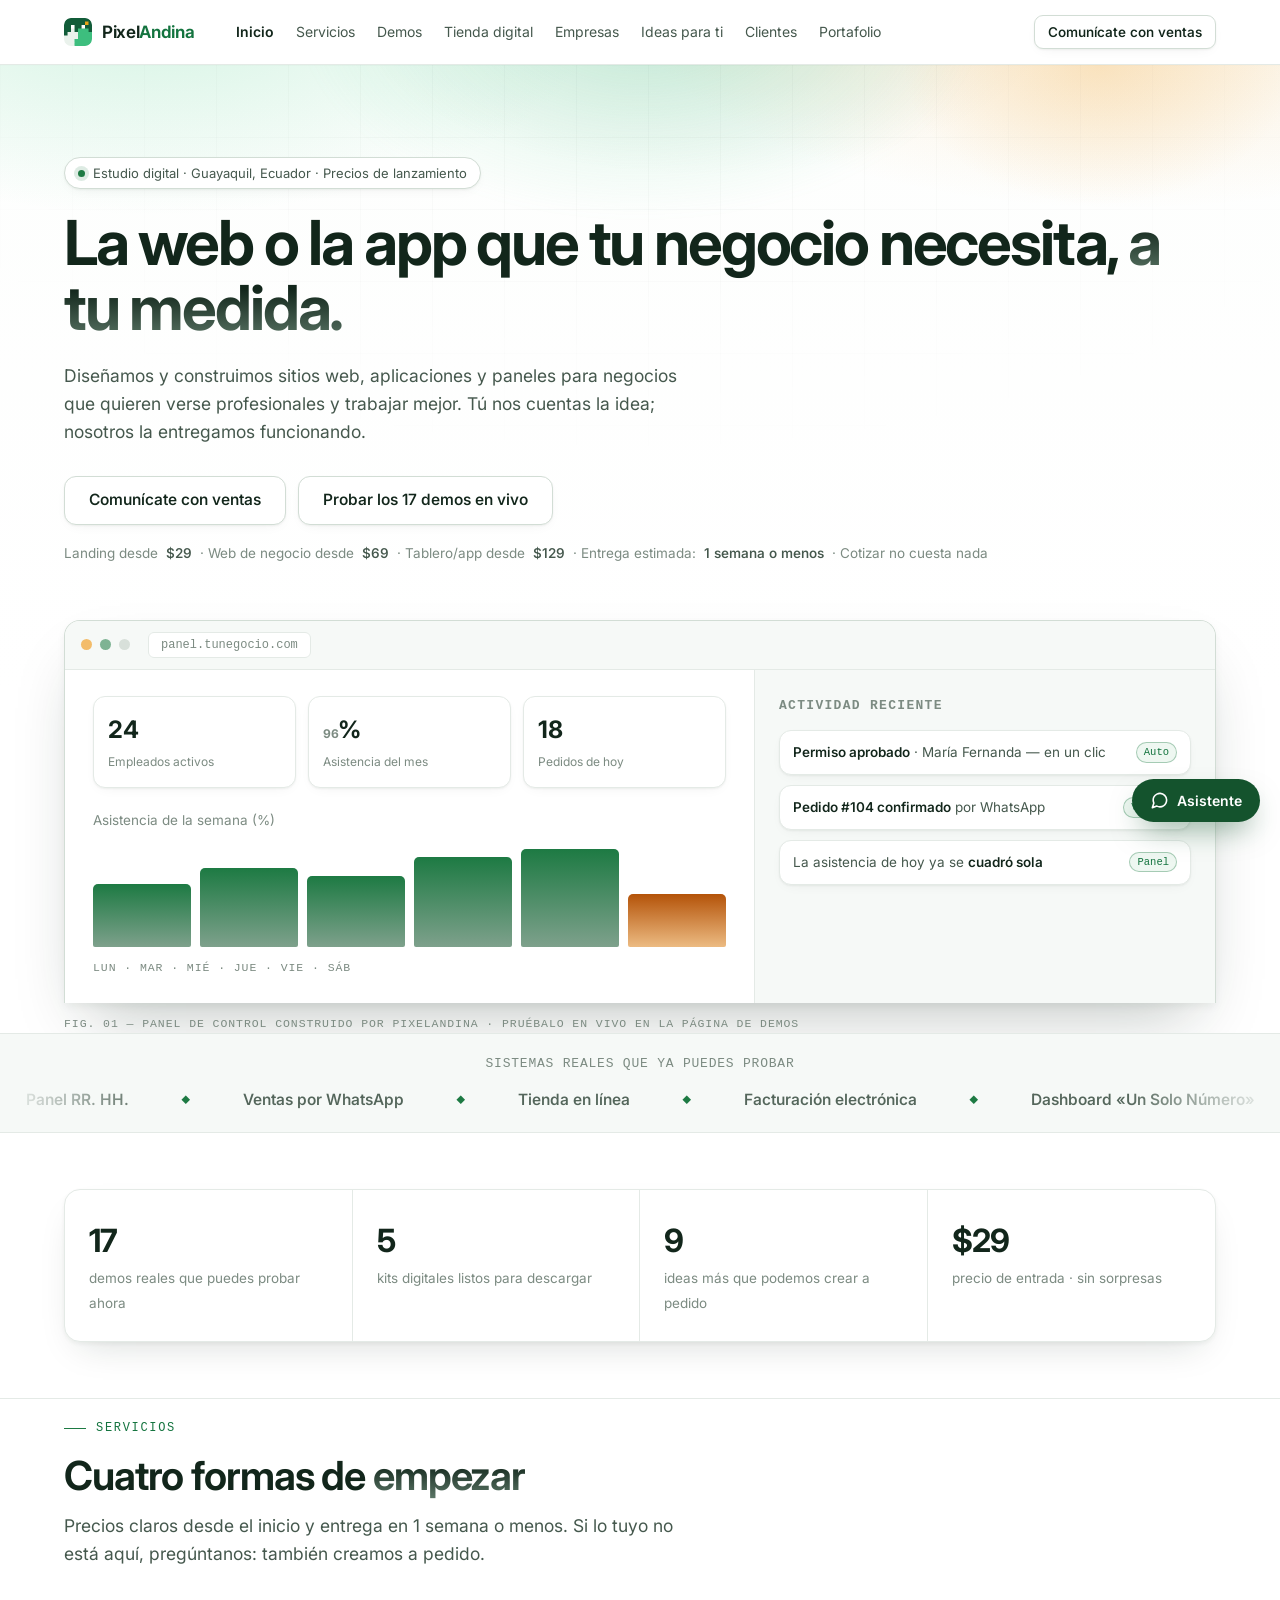
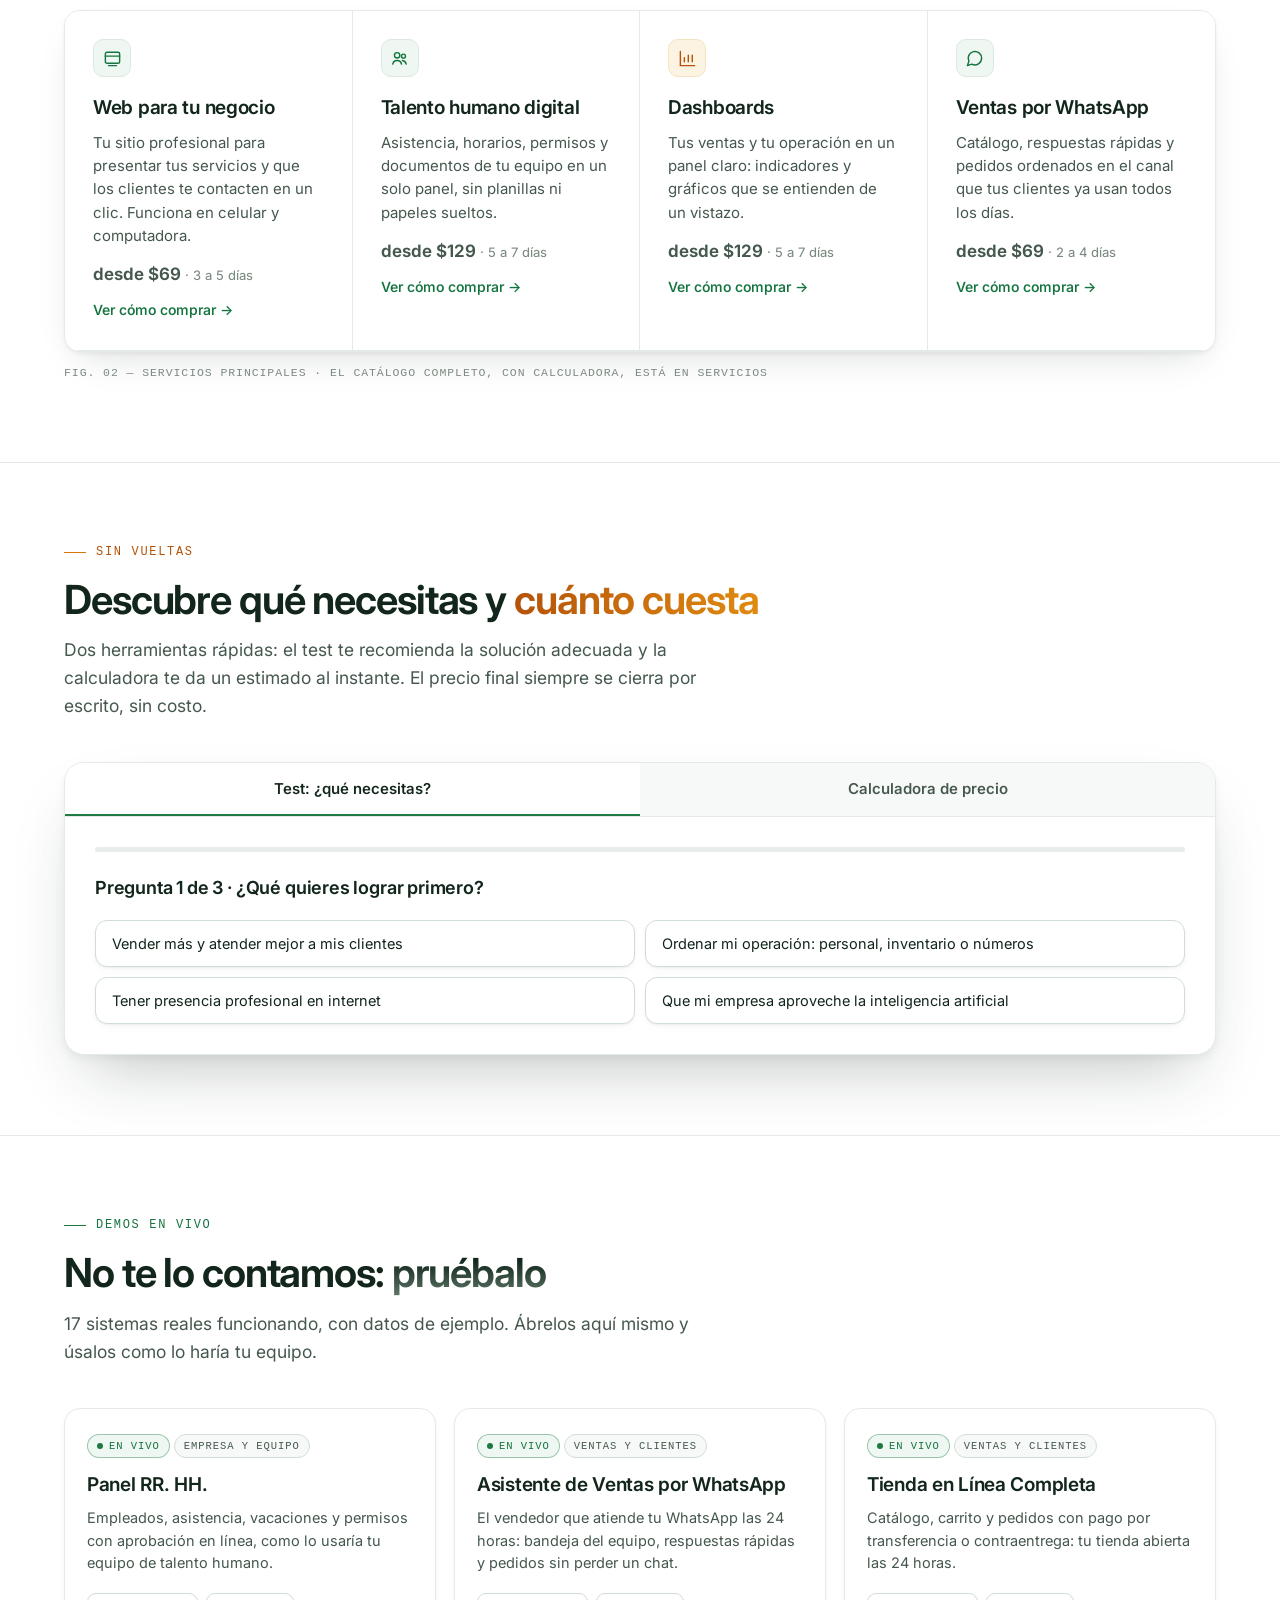
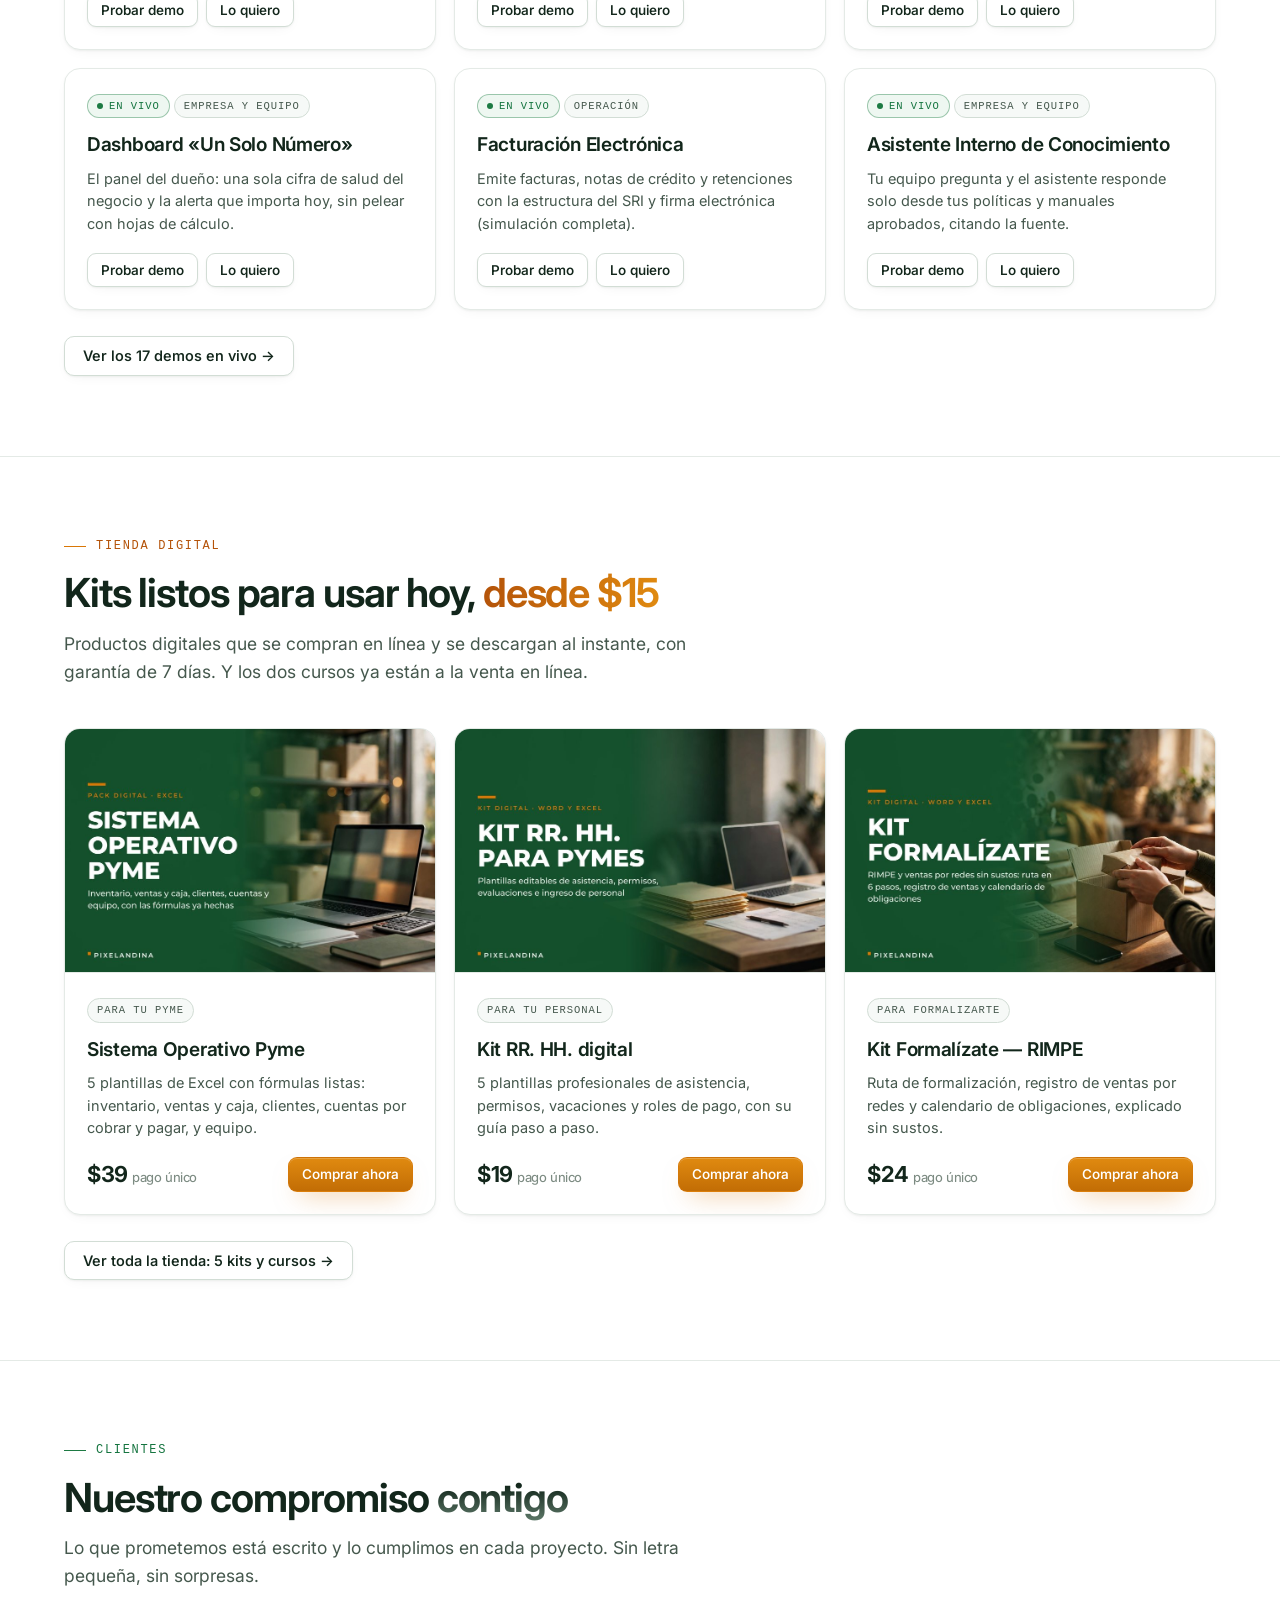
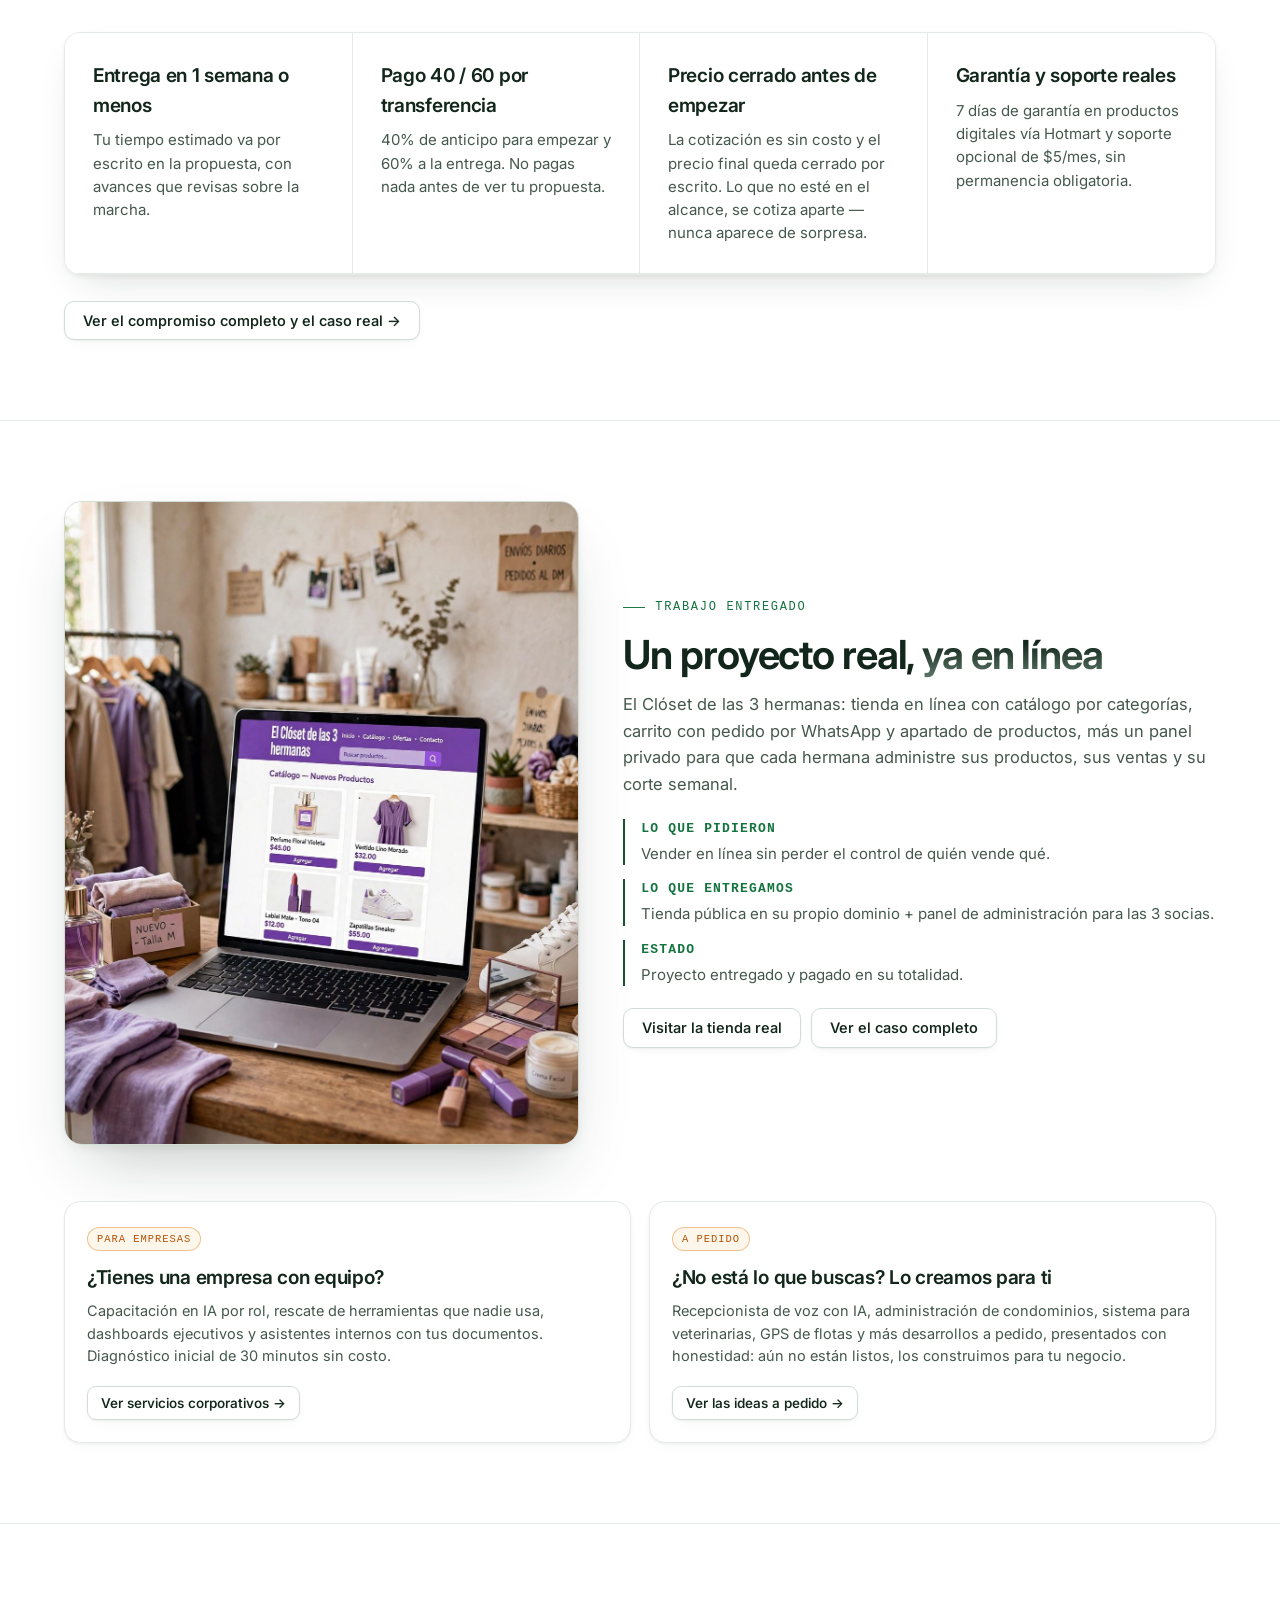
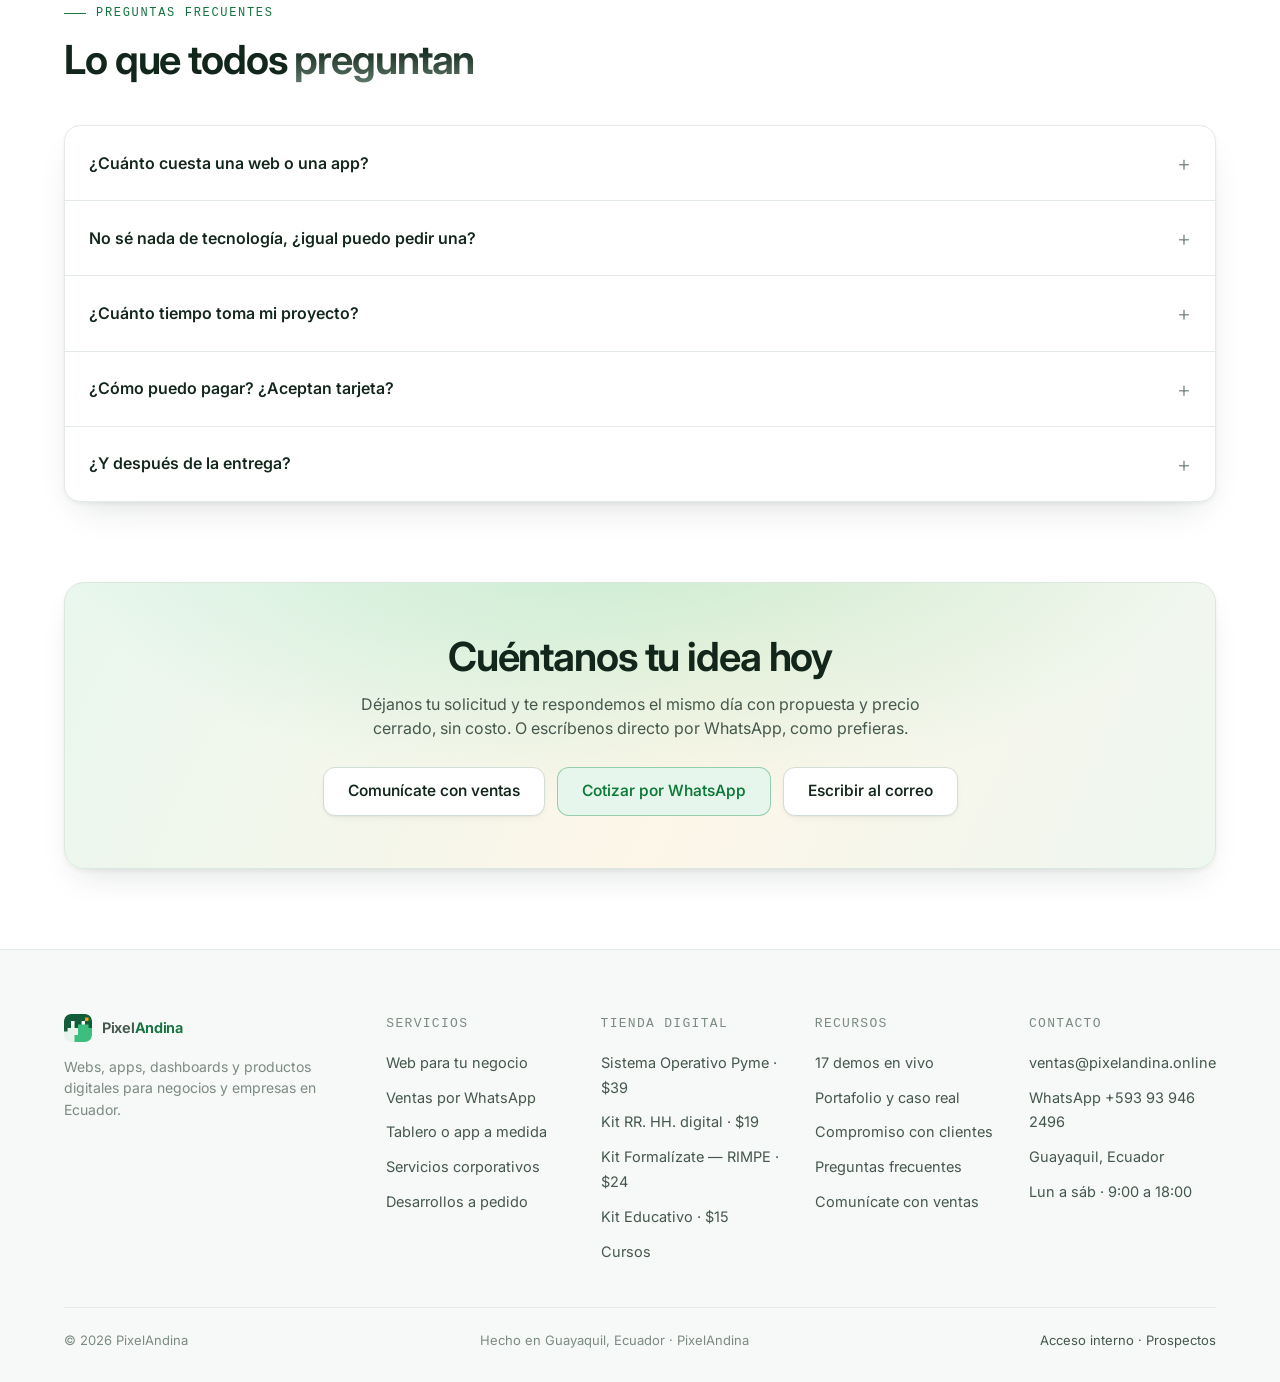
==== commit 3dc8259e: "Solo queda el botón flotante del Asistente (fuera el flotante de WhatsApp)" ====
--- a/index.html
+++ b/index.html
@@ -424,7 +424,6 @@
   </div>
 </div>
 
-<a class="wa-float" data-wa="Hola PixelAndina, quiero cotizar una web o app para mi negocio." aria-label="Cotizar por WhatsApp"><svg viewBox="0 0 24 24" fill="none" stroke="currentColor" stroke-width="2" stroke-linecap="round" stroke-linejoin="round"><path d="M21 11.5a8.38 8.38 0 0 1-.9 3.8 8.5 8.5 0 0 1-7.6 4.7 8.38 8.38 0 0 1-3.8-.9L3 21l1.9-5.7a8.38 8.38 0 0 1-.9-3.8 8.5 8.5 0 0 1 4.7-7.6 8.38 8.38 0 0 1 3.8-.9h.5a8.48 8.48 0 0 1 8 8v.5z"/></svg>WhatsApp</a>
 
 <button class="chat-btn" id="chatBtn" aria-expanded="false" aria-controls="chatPanel"><svg viewBox="0 0 24 24" fill="none" stroke="currentColor" stroke-width="2" stroke-linecap="round" stroke-linejoin="round"><path d="M21 11.5a8.38 8.38 0 0 1-.9 3.8 8.5 8.5 0 0 1-7.6 4.7 8.38 8.38 0 0 1-3.8-.9L3 21l1.9-5.7a8.38 8.38 0 0 1-.9-3.8 8.5 8.5 0 0 1 4.7-7.6 8.38 8.38 0 0 1 3.8-.9h.5a8.48 8.48 0 0 1 8 8v.5z"/></svg>Asistente</button>
 <div class="chat-panel" id="chatPanel" role="dialog" aria-label="Asistente de PixelAndina">
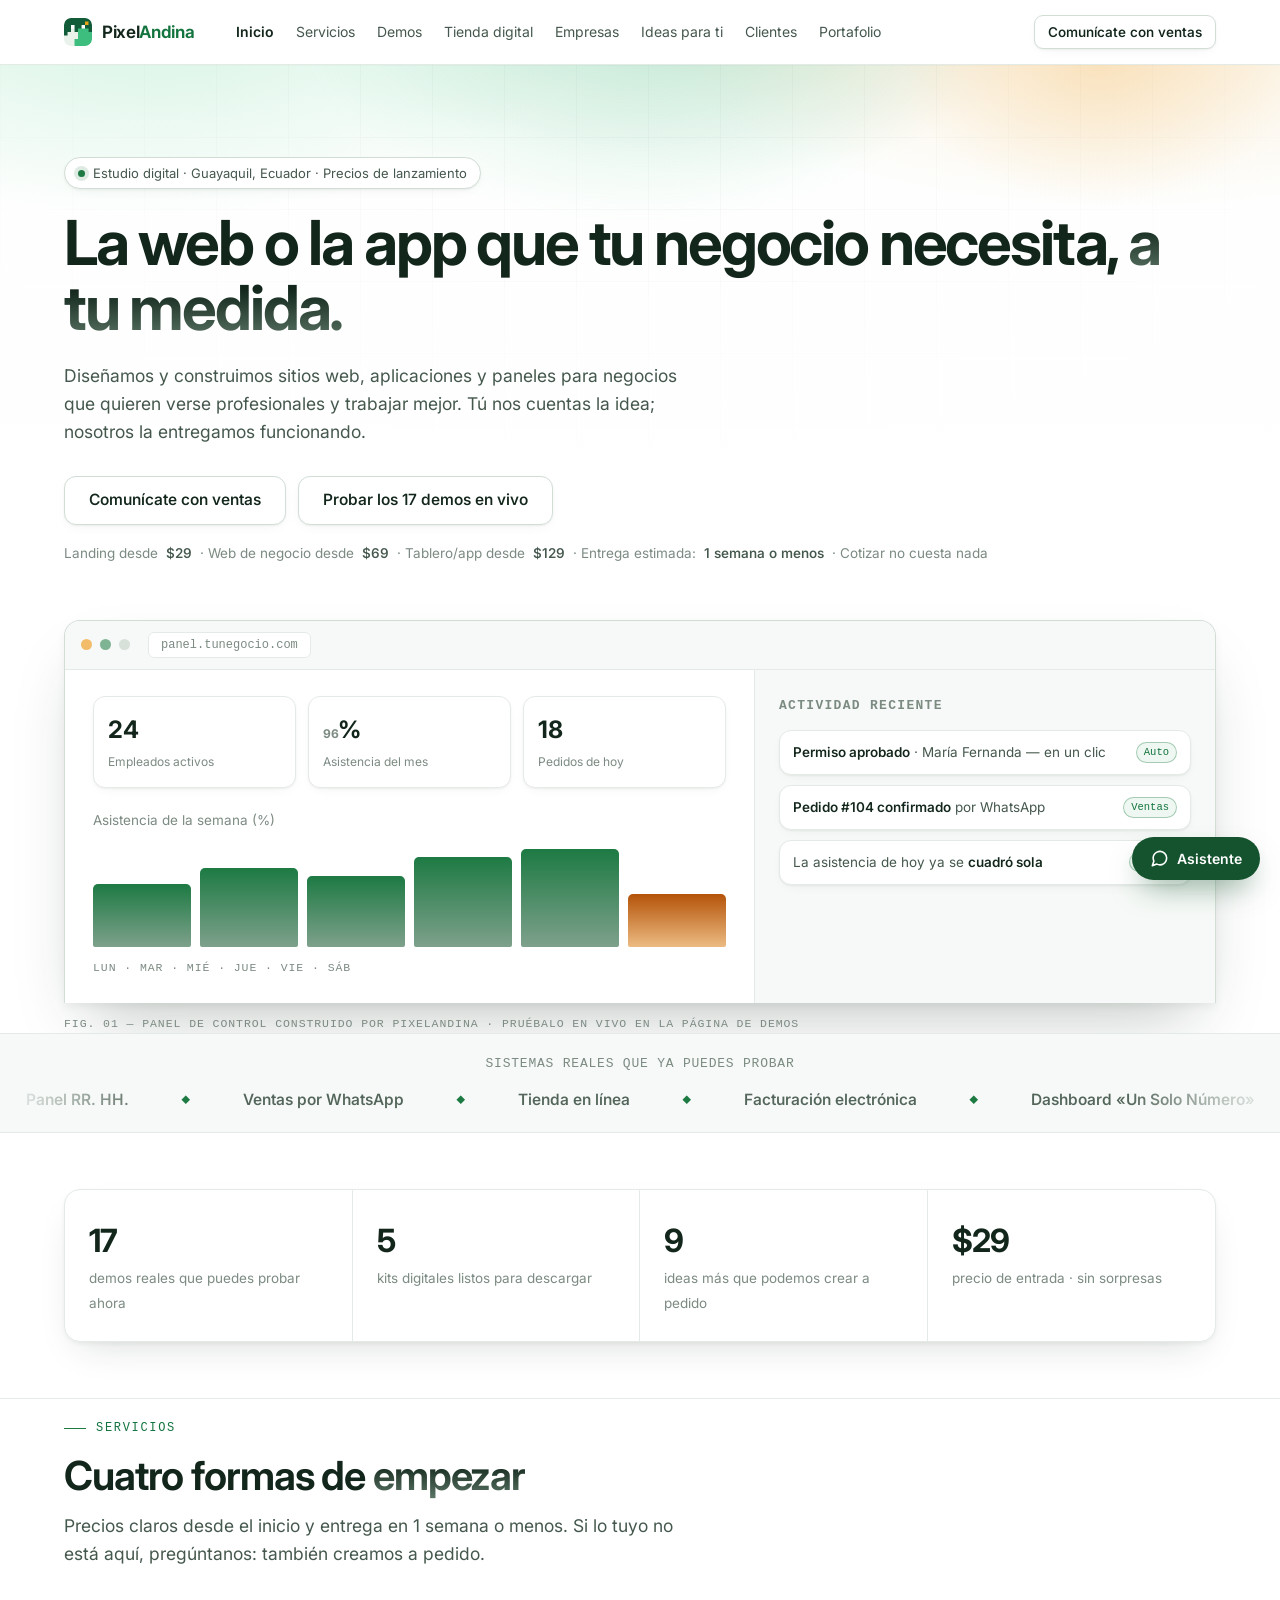
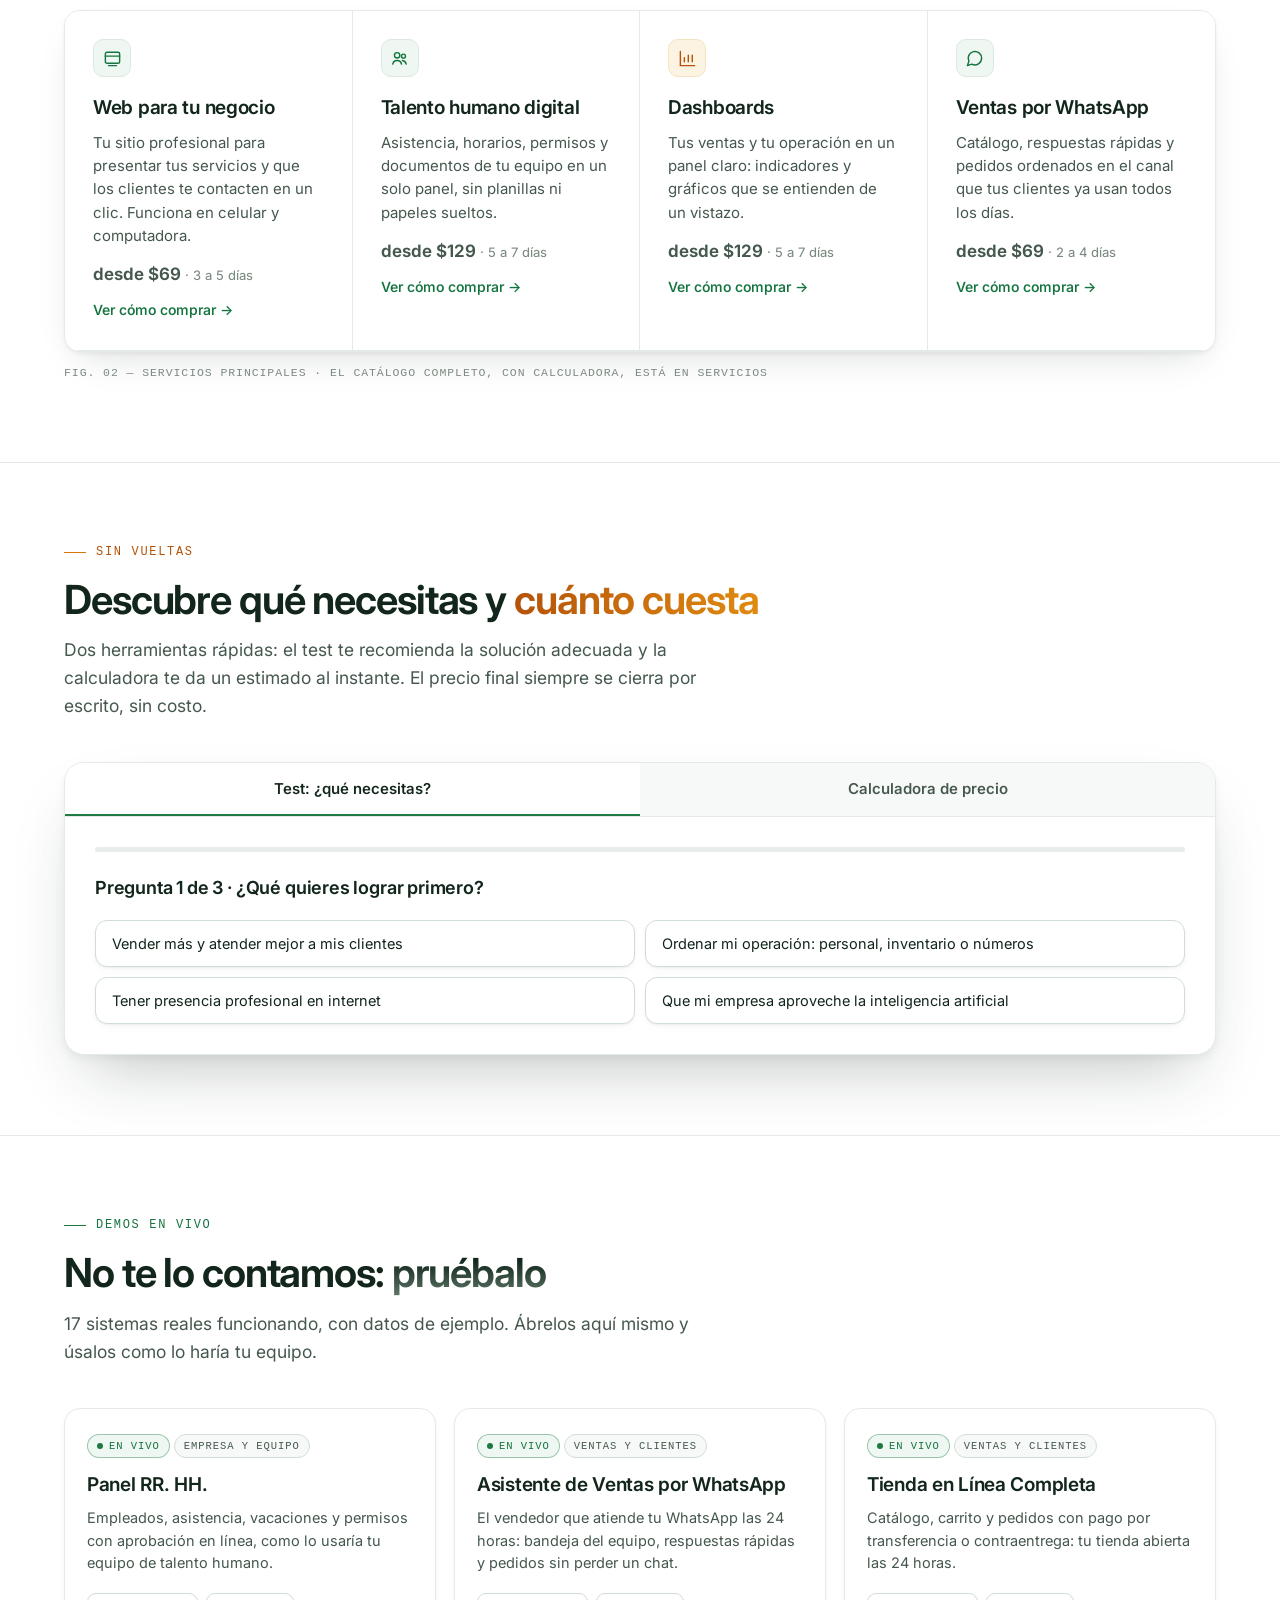
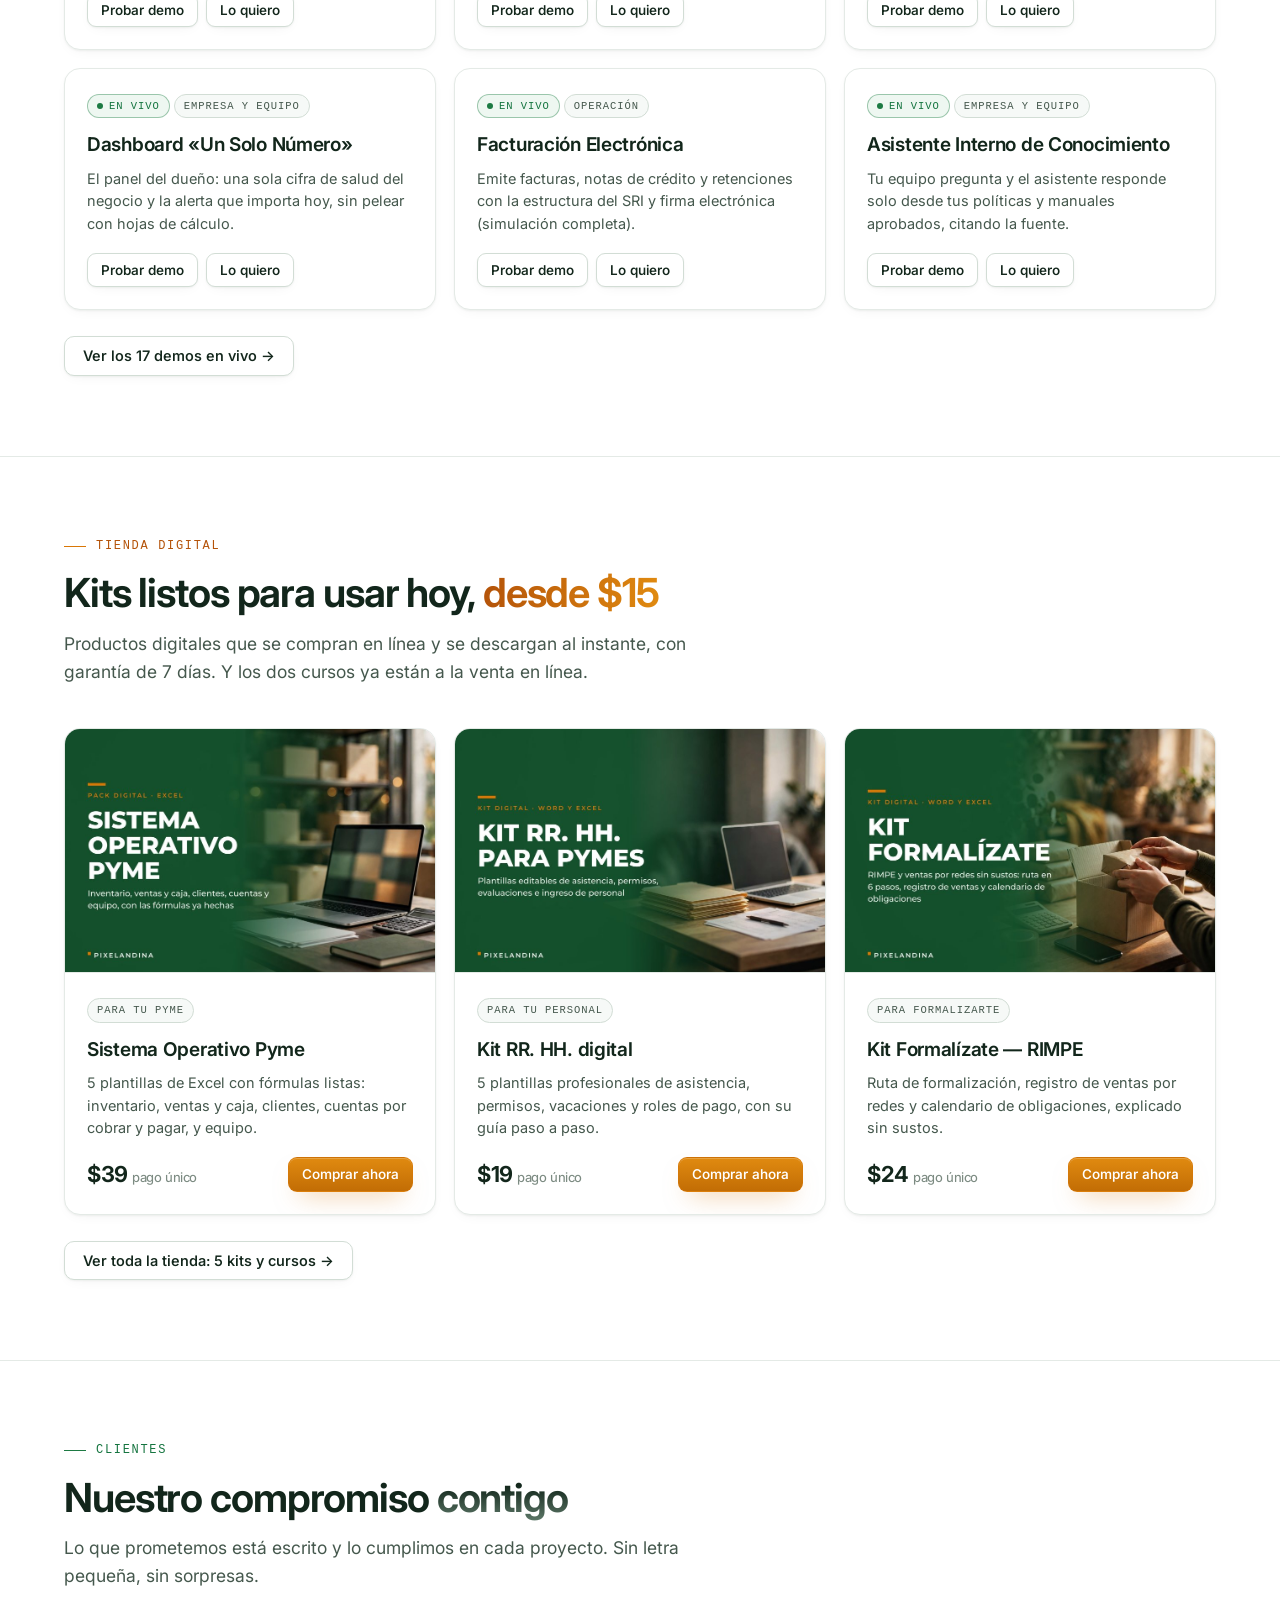
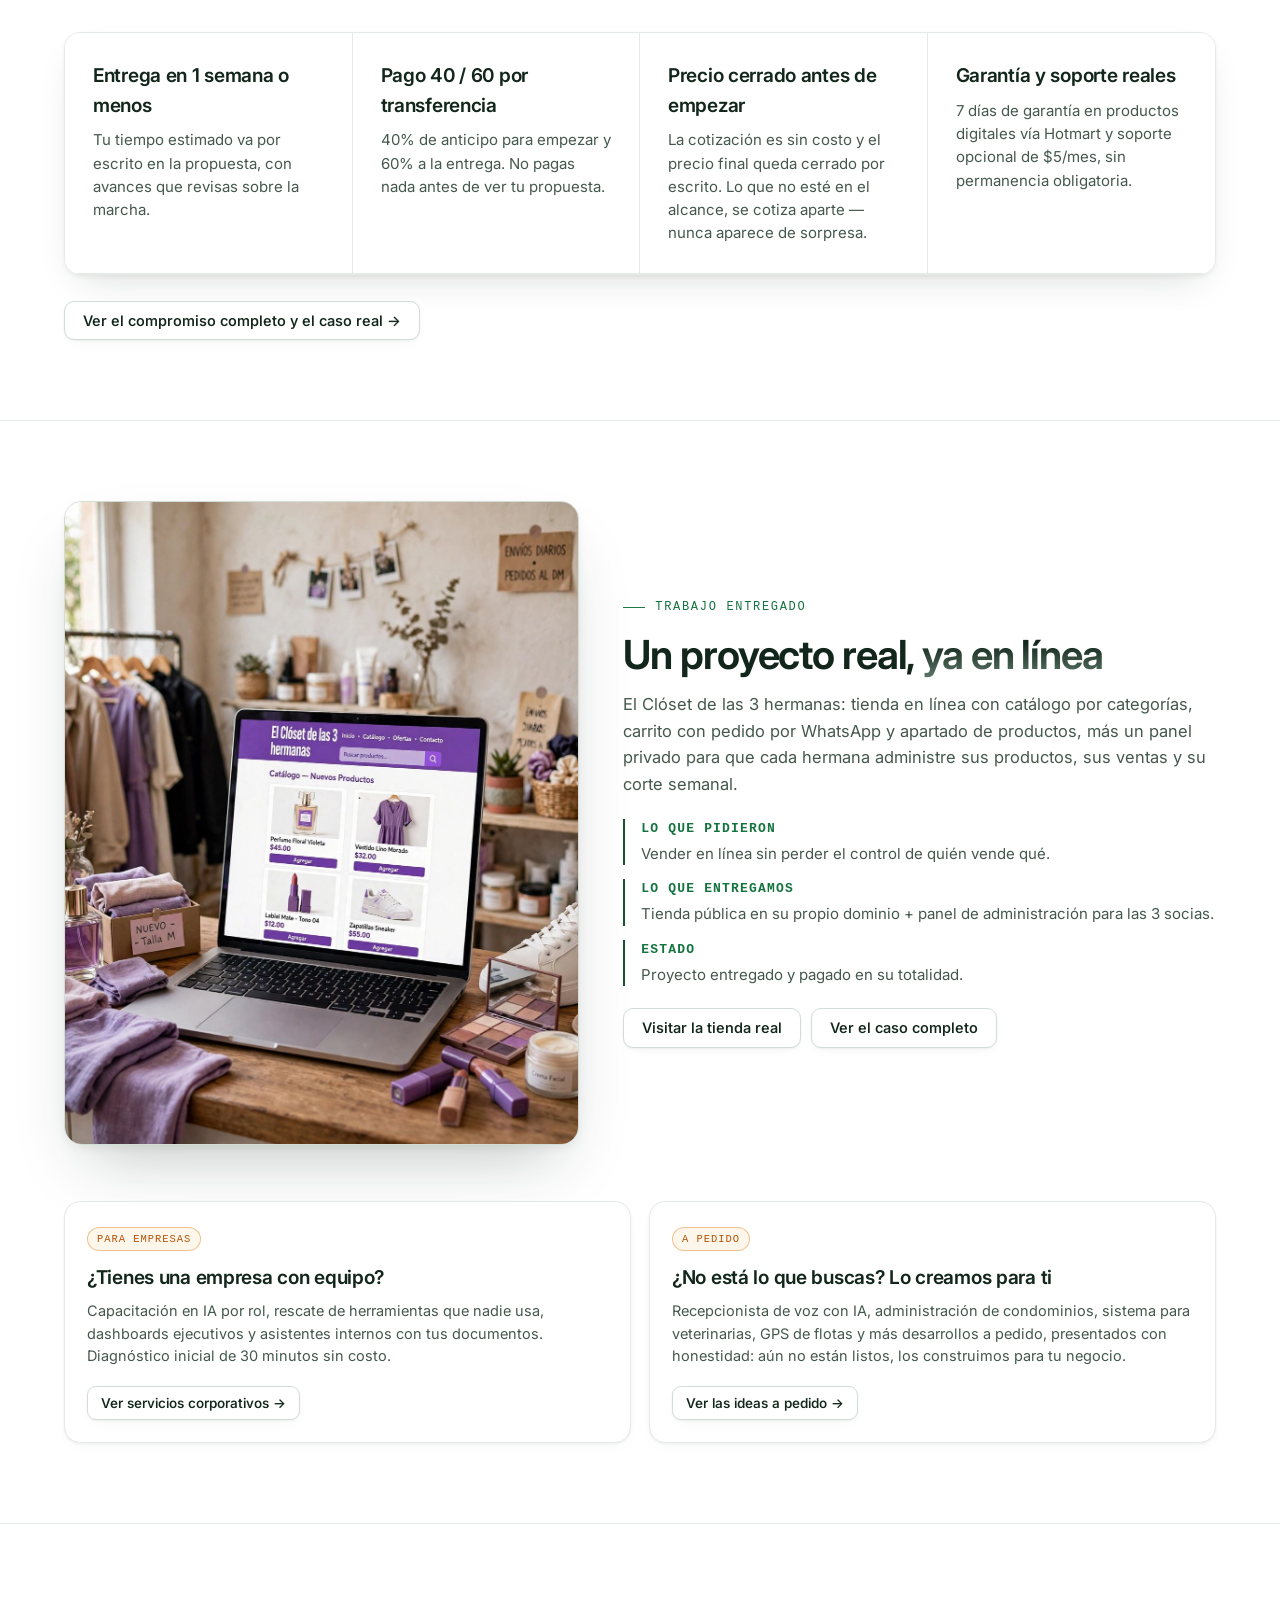
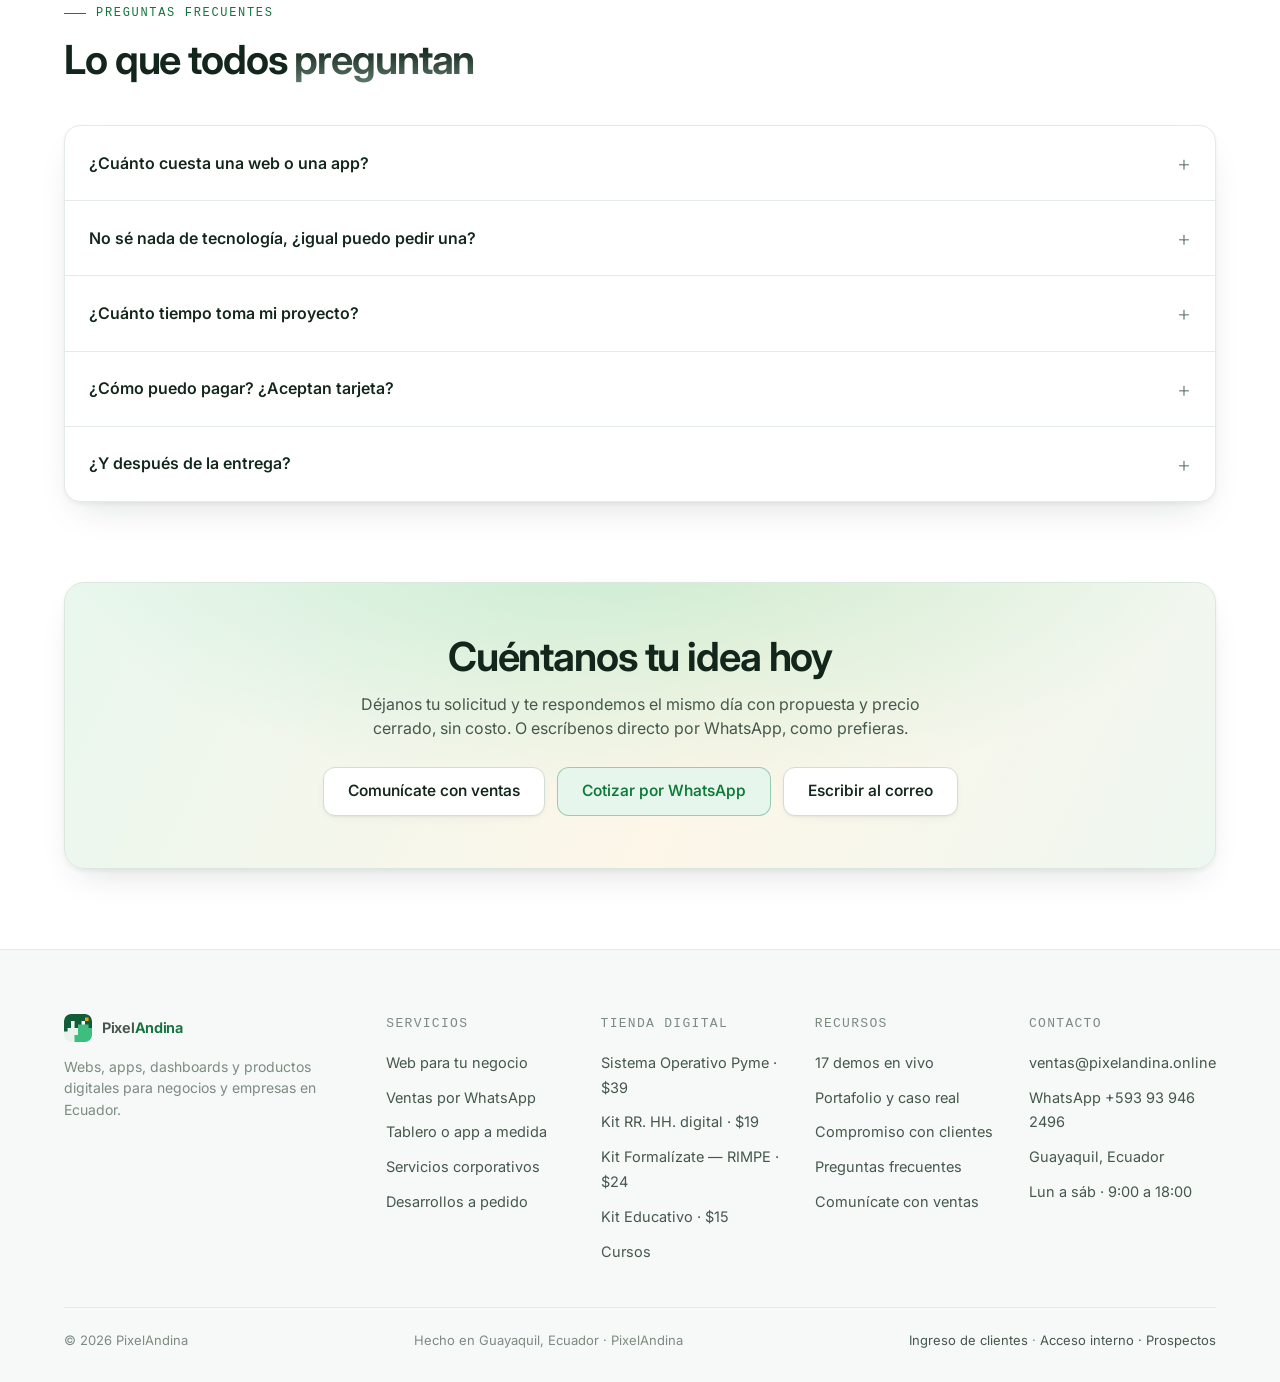
==== commit fcf3cd40: "Botón discreto de Ingreso de clientes en el pie de página" ====
--- a/index.html
+++ b/index.html
@@ -408,7 +408,7 @@
     <div class="foot-bottom">
       <span>© 2026 PixelAndina</span>
       <span>Hecho en Guayaquil, Ecuador · PixelAndina</span>
-      <span><a href="prospectos.html">Acceso interno · Prospectos</a></span>
+      <span><a href="clientes.html">Ingreso de clientes</a> · <a href="prospectos.html">Acceso interno · Prospectos</a></span>
     </div>
   </div>
 </footer>
--- a/assets/styles.css
+++ b/assets/styles.css
@@ -314,11 +314,11 @@
   font-weight:600;font-size:14px;padding:12px 18px;border-radius:99px;box-shadow:0 14px 30px -10px rgba(14,90,46,.5)}
 .wa-float svg{width:19px;height:19px}
 .wa-float:hover{background:#17a355}
-.chat-btn{position:fixed;right:20px;bottom:78px;z-index:70;display:inline-flex;align-items:center;gap:8px;background:var(--green);color:#fff;
+.chat-btn{position:fixed;right:20px;bottom:20px;z-index:70;display:inline-flex;align-items:center;gap:8px;background:var(--green);color:#fff;
   border:none;font-weight:600;font-size:14px;padding:12px 18px;border-radius:99px;box-shadow:0 14px 30px -10px rgba(20,83,45,.55)}
 .chat-btn svg{width:19px;height:19px}
 .chat-btn:hover{background:var(--green-l)}
-.chat-panel{position:fixed;right:20px;bottom:136px;z-index:71;width:min(380px,calc(100vw - 32px));height:min(540px,calc(100dvh - 160px));
+.chat-panel{position:fixed;right:20px;bottom:78px;z-index:71;width:min(380px,calc(100vw - 32px));height:min(540px,calc(100dvh - 160px));
   background:#ffffff;border:1px solid var(--line-2);border-radius:18px;display:none;flex-direction:column;overflow:hidden;
   box-shadow:var(--sh-lg)}
 .chat-panel.open{display:flex}
@@ -520,10 +520,10 @@
   .wa-float{right:14px;bottom:14px;width:52px;height:52px;padding:0;border-radius:50%;
     justify-content:center;gap:0;font-size:0}
   .wa-float svg{width:24px;height:24px}
-  .chat-btn{right:14px;bottom:78px;width:52px;height:52px;padding:0;border-radius:50%;
+  .chat-btn{right:14px;bottom:14px;width:52px;height:52px;padding:0;border-radius:50%;
     justify-content:center;gap:0;font-size:0}
   .chat-btn svg{width:24px;height:24px}
-  .chat-panel{right:10px;bottom:142px;width:min(380px,calc(100vw - 20px));
+  .chat-panel{right:10px;bottom:78px;width:min(380px,calc(100vw - 20px));
     height:min(520px,72dvh);max-height:72dvh}
   footer{padding-bottom:110px}
   /* Modal de demos a pantalla casi completa */
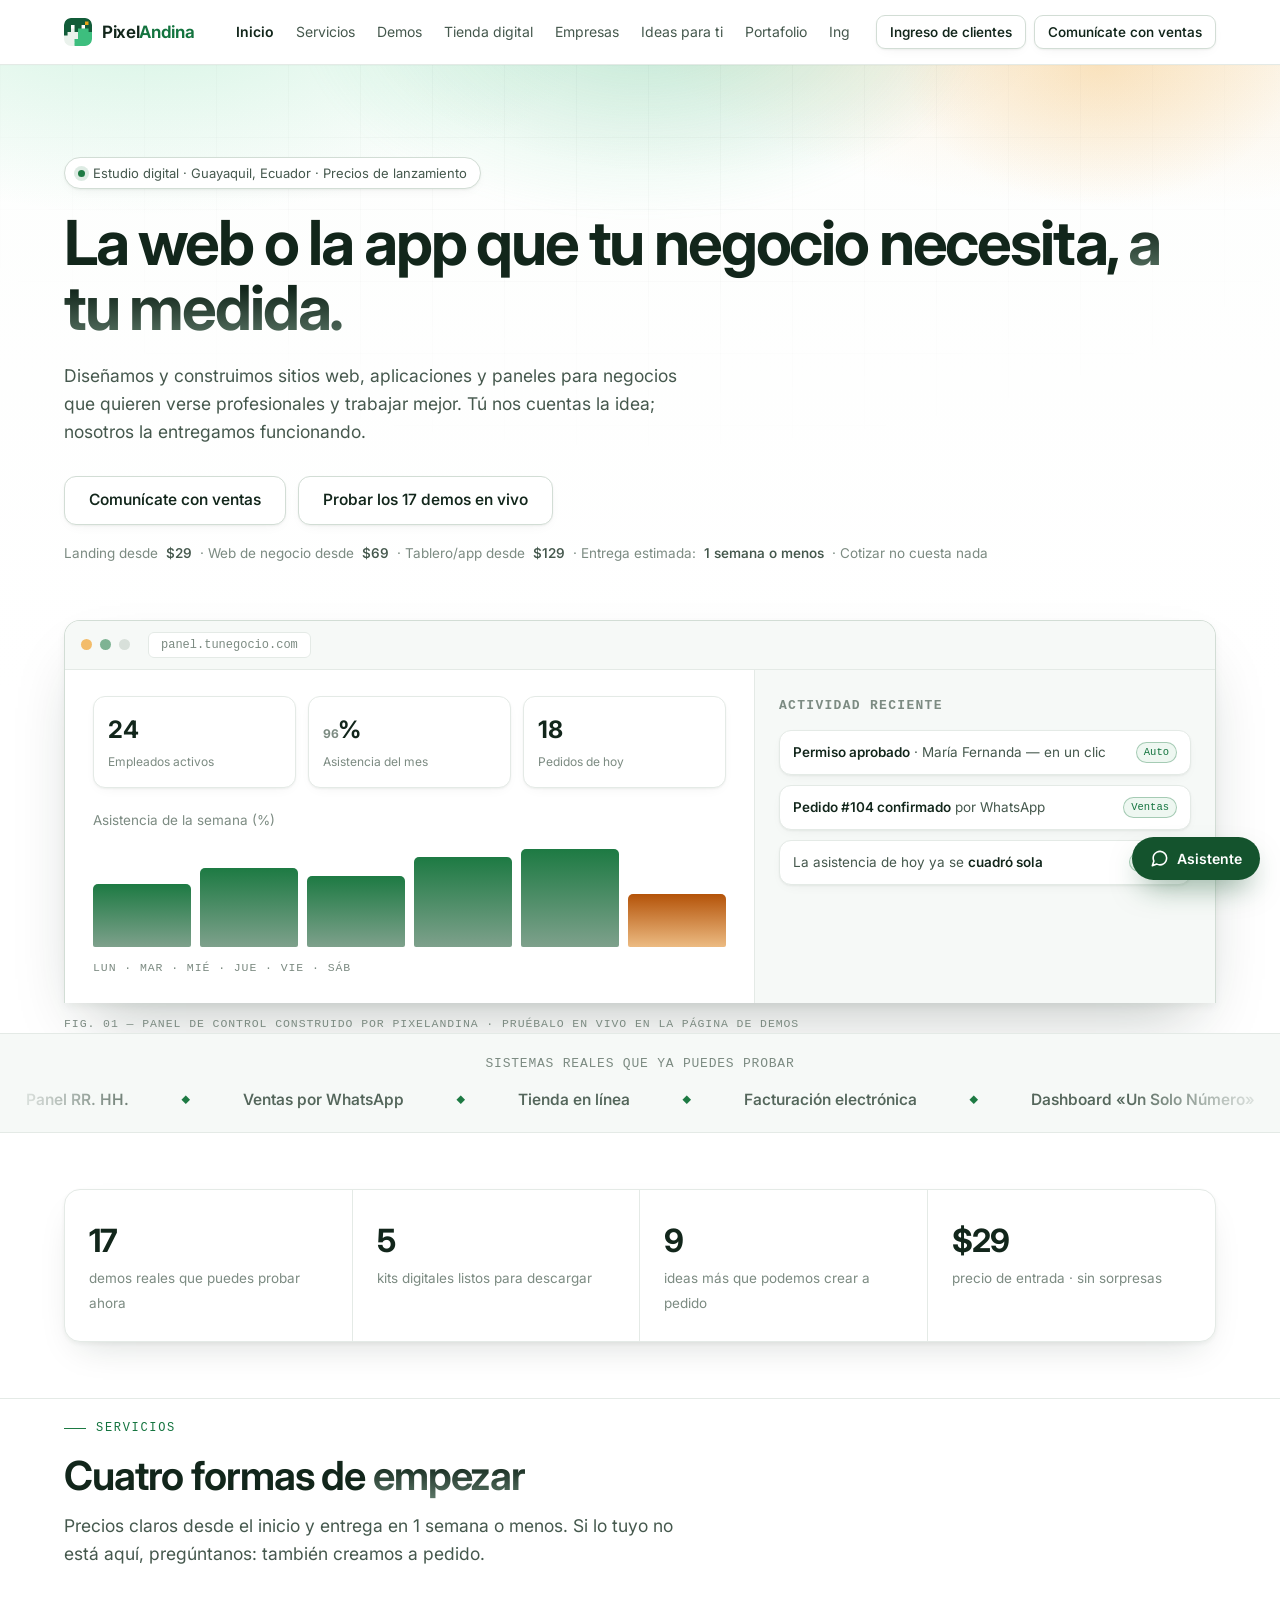
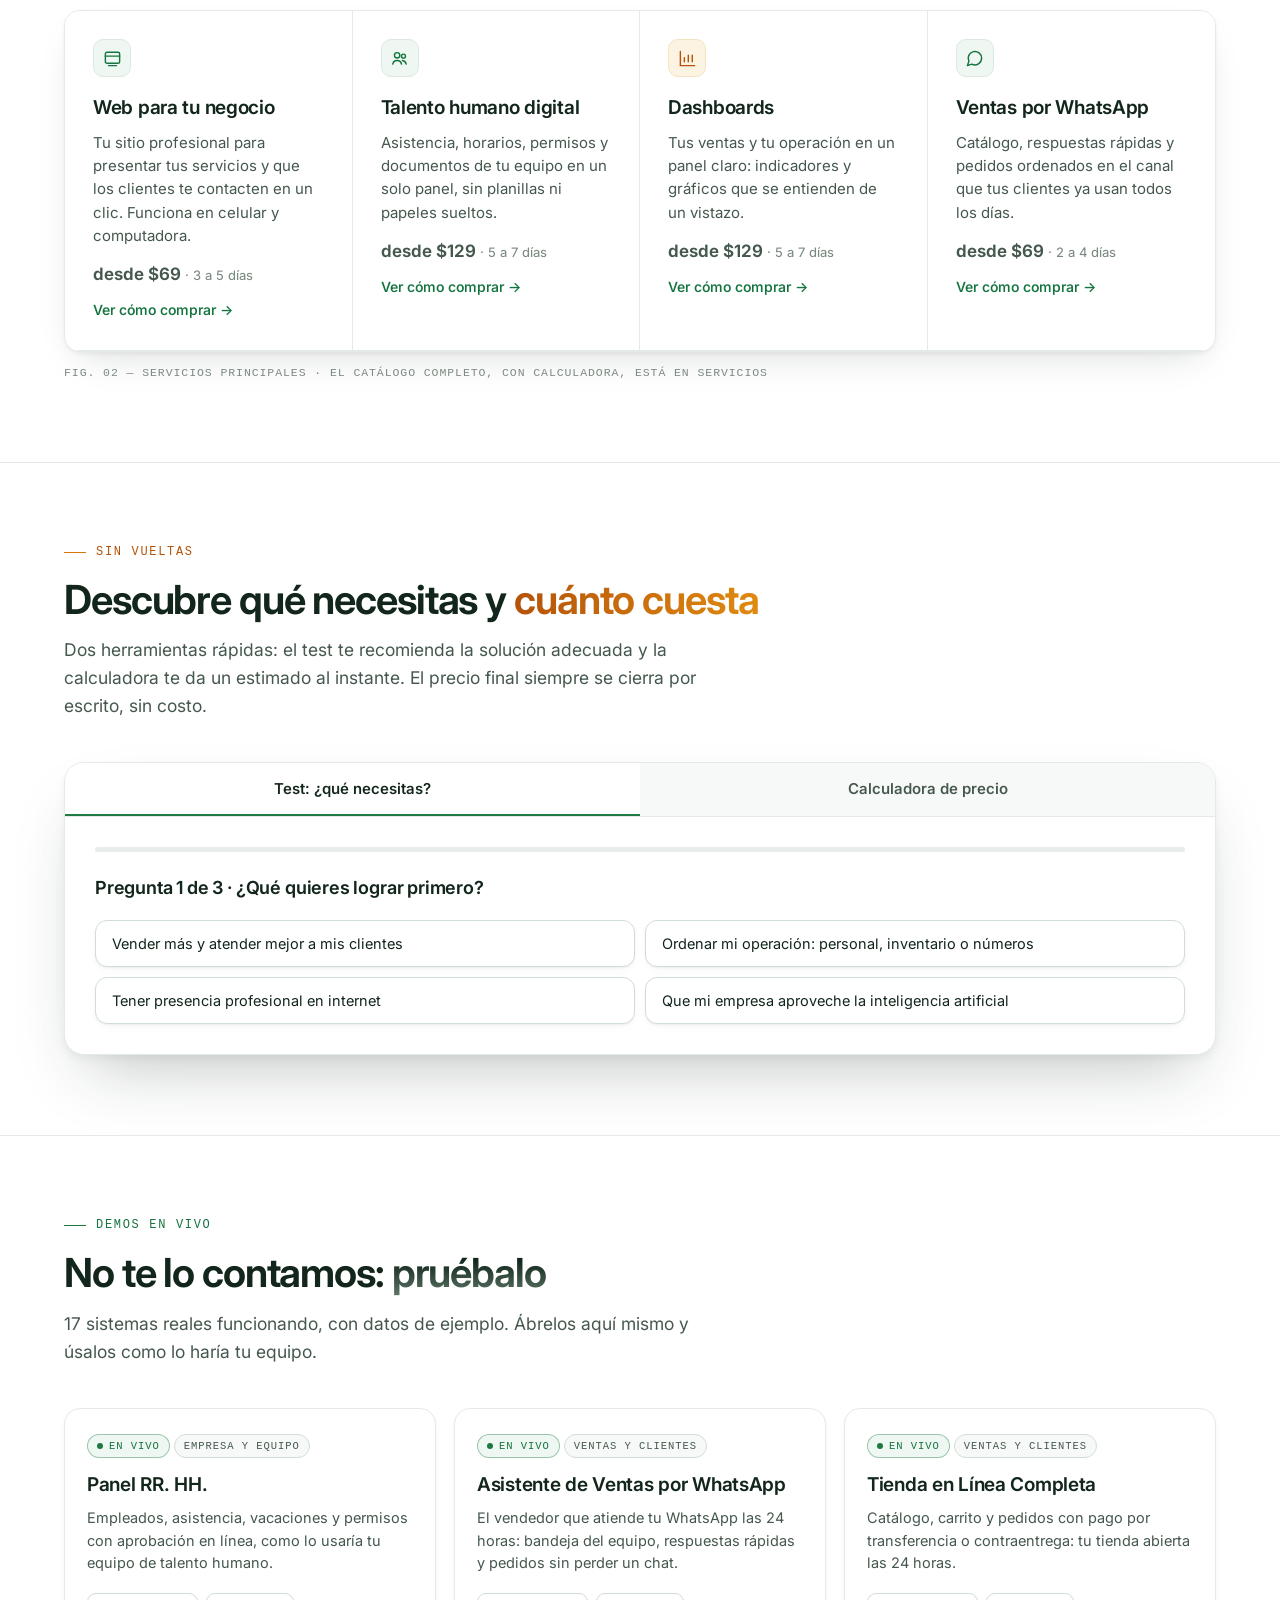
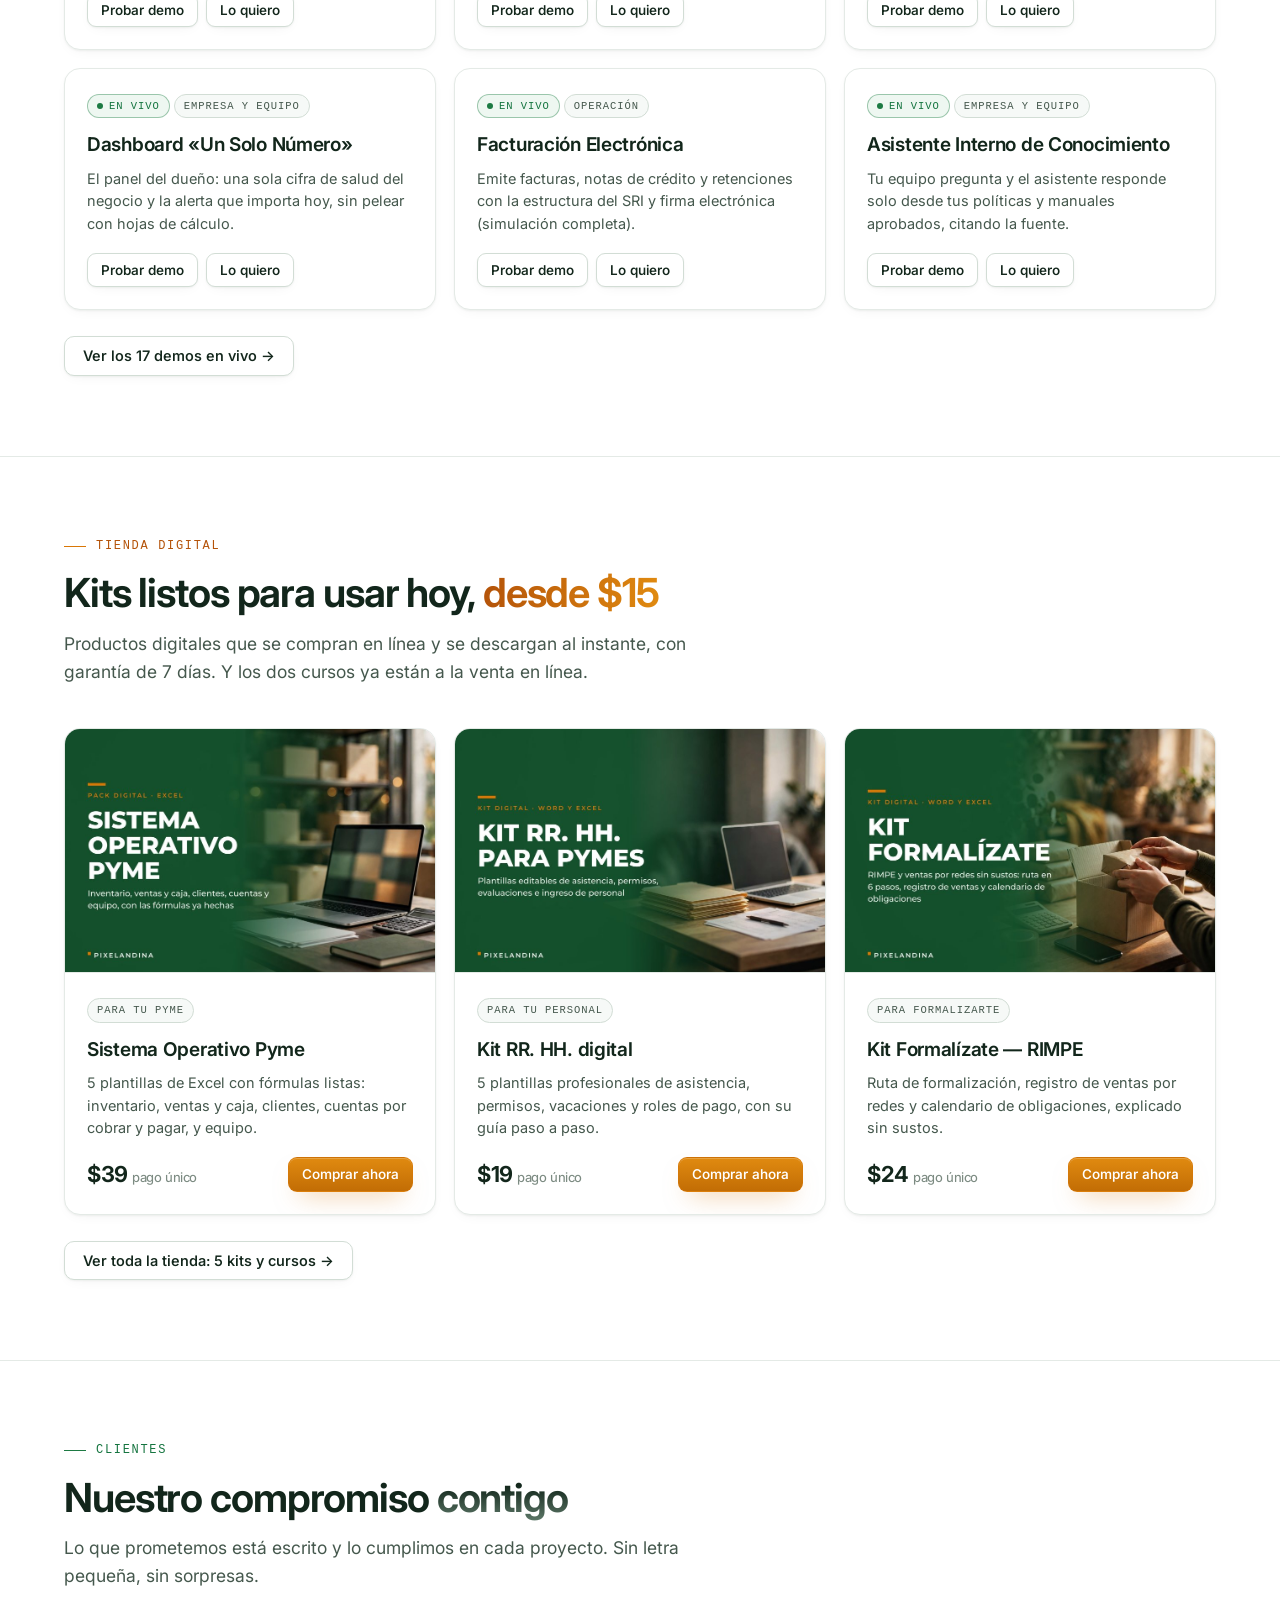
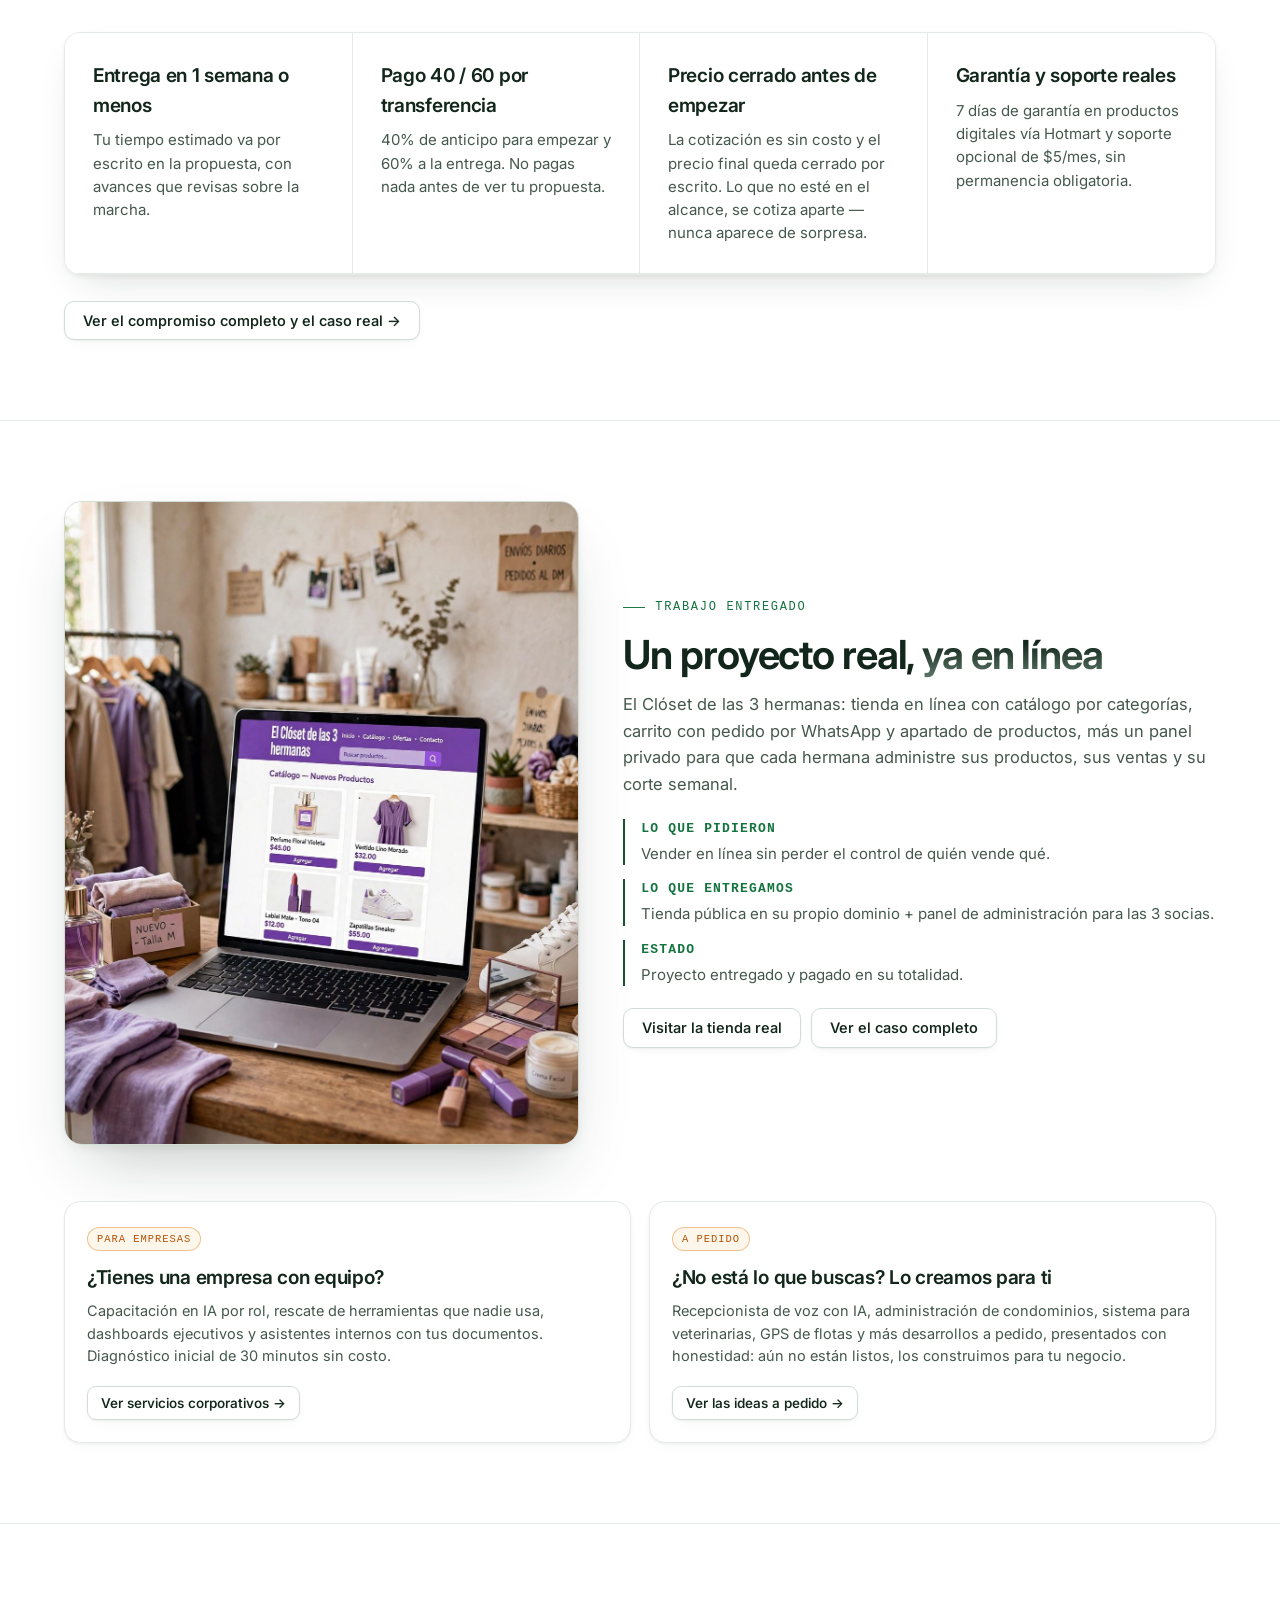
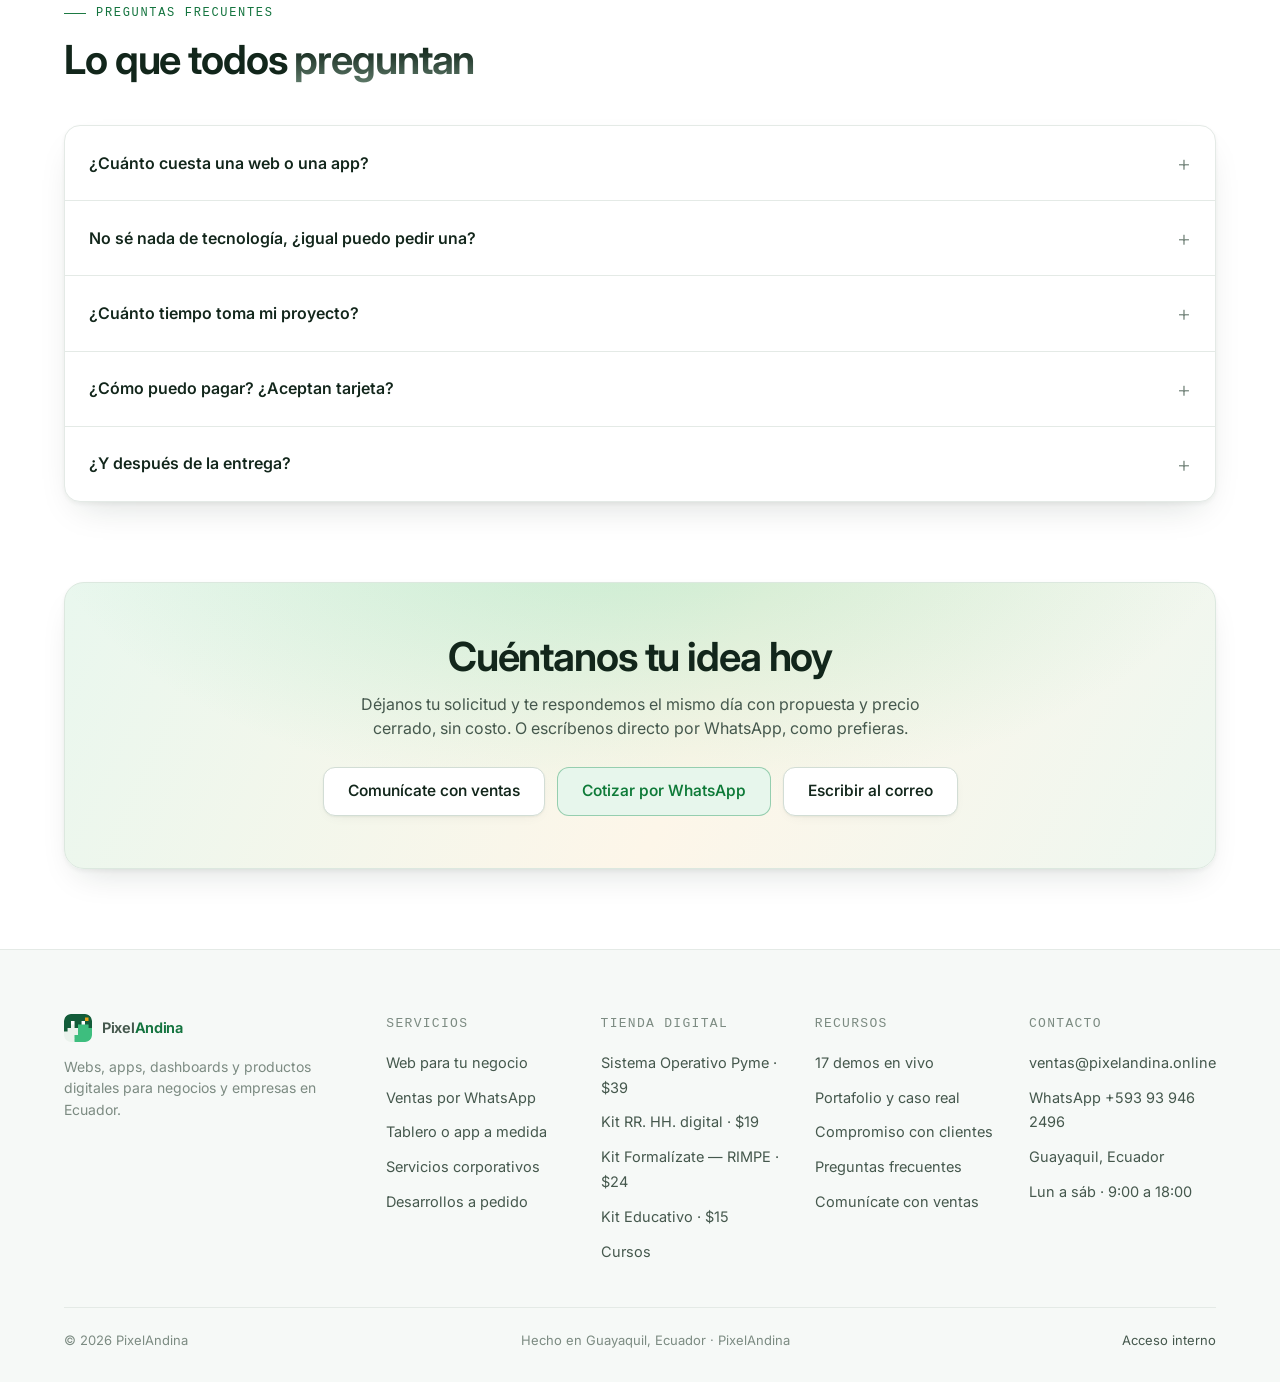
==== commit 665d16b1: "Ingreso de clientes junto a Ventas, menú en una línea y un solo Acceso interno" ====
--- a/index.html
+++ b/index.html
@@ -10,6 +10,7 @@
 <link rel="preconnect" href="https://fonts.gstatic.com" crossorigin>
 <link href="https://fonts.googleapis.com/css2?family=Inter:wght@400;500;600;700;800&display=swap" rel="stylesheet">
 <link rel="stylesheet" href="assets/styles.css">
+<script defer src="https://umami-pixelandina.vercel.app/script.js" data-website-id="78d59000-011a-4c44-9c90-a9eae71046f2"></script>
 </head>
 <body>
 
@@ -24,10 +25,10 @@
       <a href="tienda.html">Tienda digital</a>
       <a href="corporativo.html">Empresas</a>
       <a href="ideas.html">Ideas para ti</a>
-      <a href="clientes.html">Clientes</a>
-      <a href="portafolio.html">Portafolio</a>
+            <a href="portafolio.html">Portafolio</a>
+      <a href="clientes.html" class="solo-movil">Ingreso de clientes</a>
     </nav>
-    <div class="head-cta"><a class="btn btn-white btn-sm" href="ventas.html">Comunícate con ventas</a></div>
+    <div class="head-cta"><a class="btn btn-ghost btn-sm" href="clientes.html">Ingreso de clientes</a><a class="btn btn-white btn-sm" href="ventas.html">Comunícate con ventas</a></div>
   </div>
 </header>
 
@@ -257,7 +258,7 @@
           <span class="badge">Para tu pyme</span>
           <h3>Sistema Operativo Pyme</h3>
           <p>5 plantillas de Excel con fórmulas listas: inventario, ventas y caja, clientes, cuentas por cobrar y pagar, y equipo.</p>
-          <div class="foot"><span class="price-big">$39 <small>pago único</small></span><a class="btn btn-amber btn-sm" href="https://go.hotmart.com/C108689245U" target="_blank" rel="noopener">Comprar ahora</a></div>
+          <div class="foot"><span class="price-big">$39 <small>pago único</small></span><a data-umami-event="clic-hotmart" class="btn btn-amber btn-sm" href="https://go.hotmart.com/C108689245U" target="_blank" rel="noopener">Comprar ahora</a></div>
         </div>
       </article>
       <article class="card">
@@ -266,7 +267,7 @@
           <span class="badge">Para tu personal</span>
           <h3>Kit RR. HH. digital</h3>
           <p>5 plantillas profesionales de asistencia, permisos, vacaciones y roles de pago, con su guía paso a paso.</p>
-          <div class="foot"><span class="price-big">$19 <small>pago único</small></span><a class="btn btn-amber btn-sm" href="https://go.hotmart.com/F108688540E" target="_blank" rel="noopener">Comprar ahora</a></div>
+          <div class="foot"><span class="price-big">$19 <small>pago único</small></span><a data-umami-event="clic-hotmart" class="btn btn-amber btn-sm" href="https://go.hotmart.com/F108688540E" target="_blank" rel="noopener">Comprar ahora</a></div>
         </div>
       </article>
       <article class="card">
@@ -275,7 +276,7 @@
           <span class="badge">Para formalizarte</span>
           <h3>Kit Formalízate — RIMPE</h3>
           <p>Ruta de formalización, registro de ventas por redes y calendario de obligaciones, explicado sin sustos.</p>
-          <div class="foot"><span class="price-big">$24 <small>pago único</small></span><a class="btn btn-amber btn-sm" href="https://go.hotmart.com/N108689413F" target="_blank" rel="noopener">Comprar ahora</a></div>
+          <div class="foot"><span class="price-big">$24 <small>pago único</small></span><a data-umami-event="clic-hotmart" class="btn btn-amber btn-sm" href="https://go.hotmart.com/N108689413F" target="_blank" rel="noopener">Comprar ahora</a></div>
         </div>
       </article>
     </div>
@@ -400,7 +401,7 @@
       </ul></div>
       <div><h4>Contacto</h4><ul>
         <li><a href="mailto:ventas@pixelandina.online">ventas@pixelandina.online</a></li>
-        <li><a href="https://wa.me/593939462496" target="_blank" rel="noopener">WhatsApp +593 93 946 2496</a></li>
+        <li><a data-umami-event="clic-whatsapp" href="https://wa.me/593939462496" target="_blank" rel="noopener">WhatsApp +593 93 946 2496</a></li>
         <li><a href="ventas.html">Guayaquil, Ecuador</a></li>
         <li><a href="ventas.html">Lun a sáb · 9:00 a 18:00</a></li>
       </ul></div>
@@ -408,7 +409,7 @@
     <div class="foot-bottom">
       <span>© 2026 PixelAndina</span>
       <span>Hecho en Guayaquil, Ecuador · PixelAndina</span>
-      <span><a href="clientes.html">Ingreso de clientes</a> · <a href="prospectos.html">Acceso interno · Prospectos</a></span>
+      <span><a href="acceso-interno.html">Acceso interno</a></span>
     </div>
   </div>
 </footer>
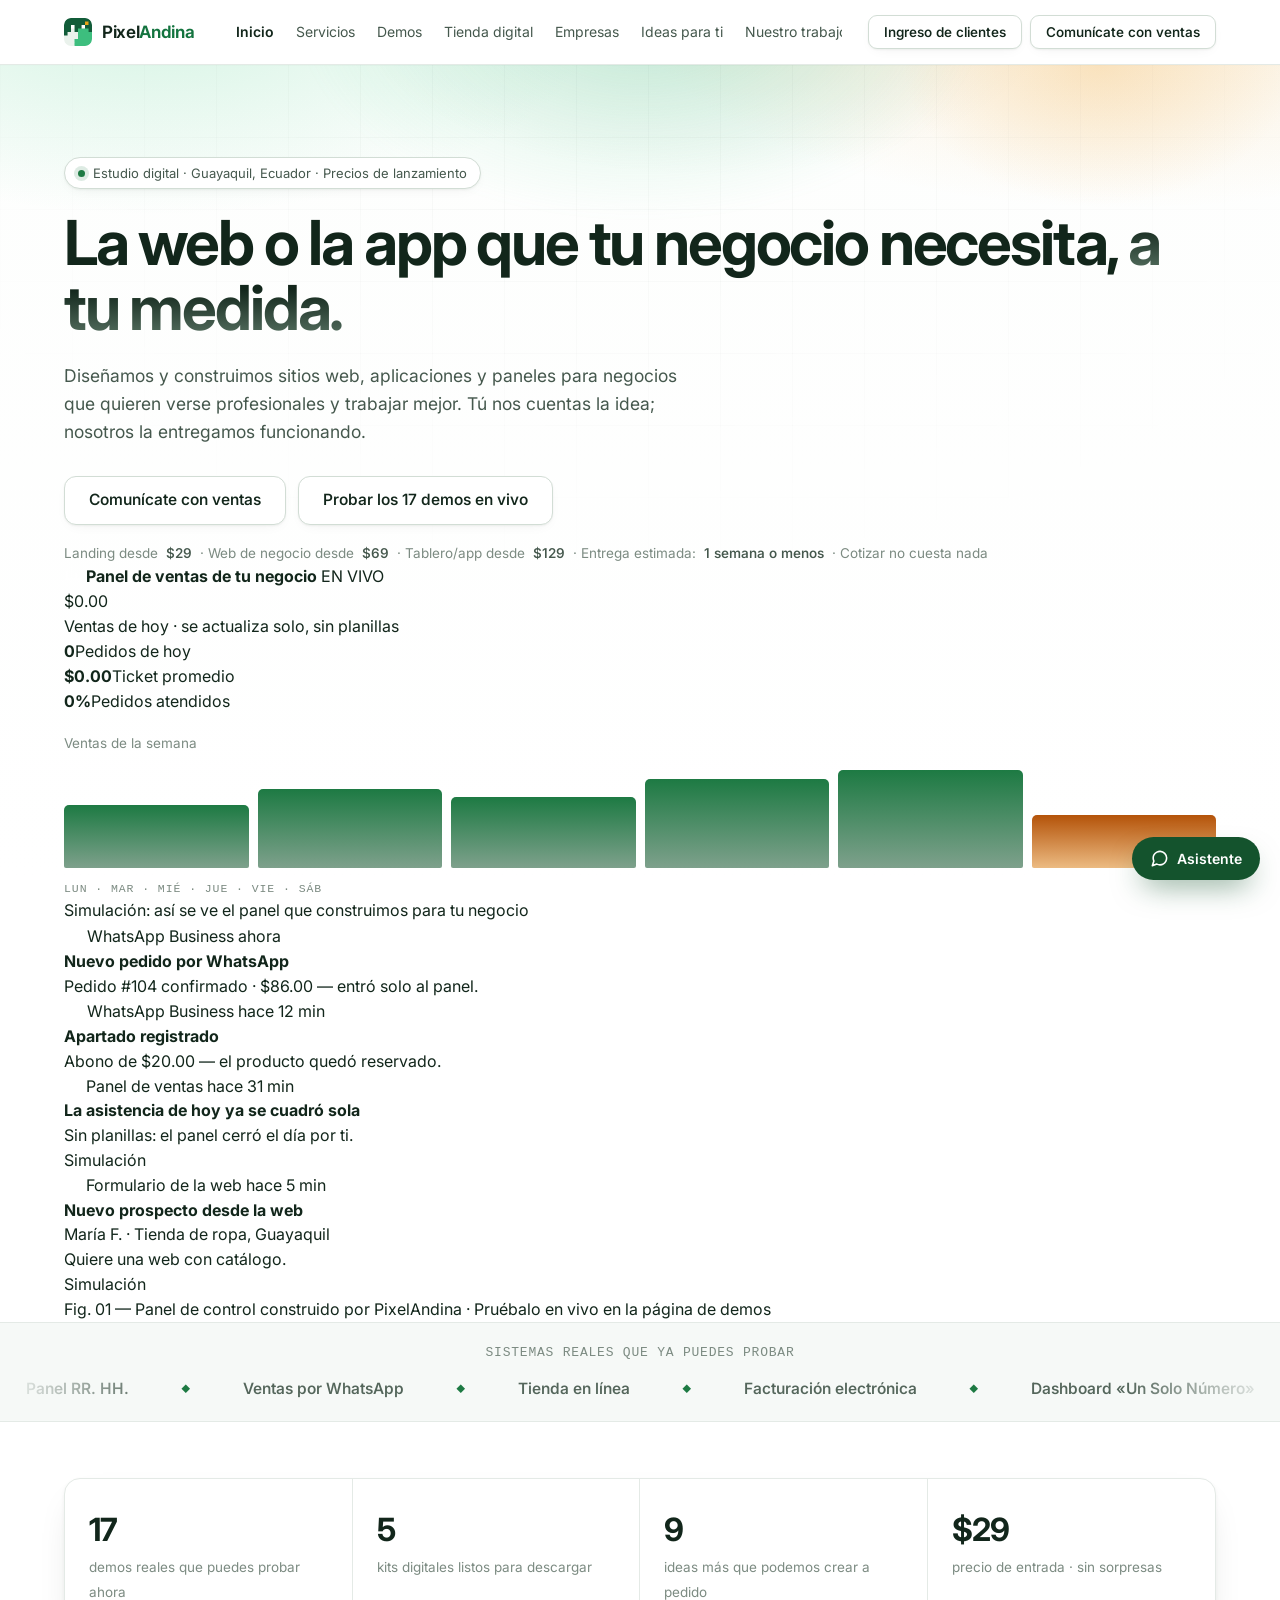
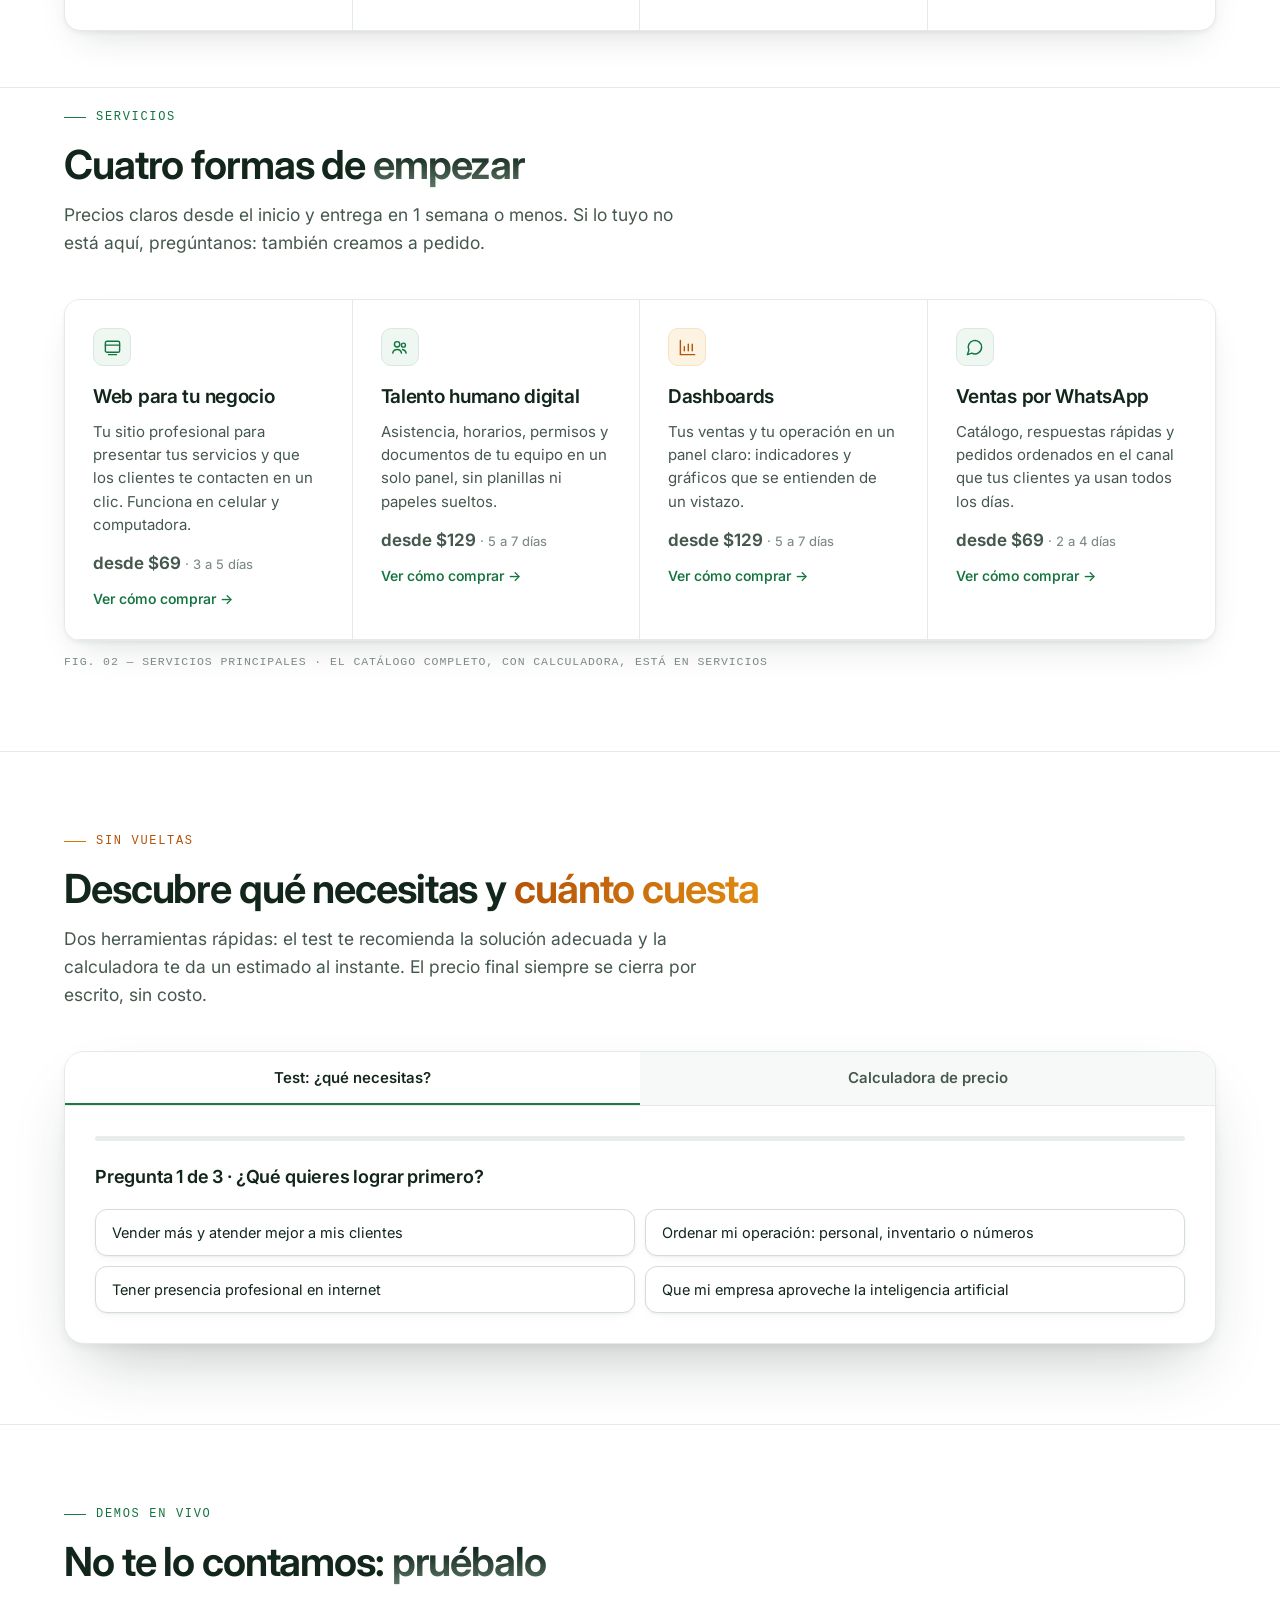
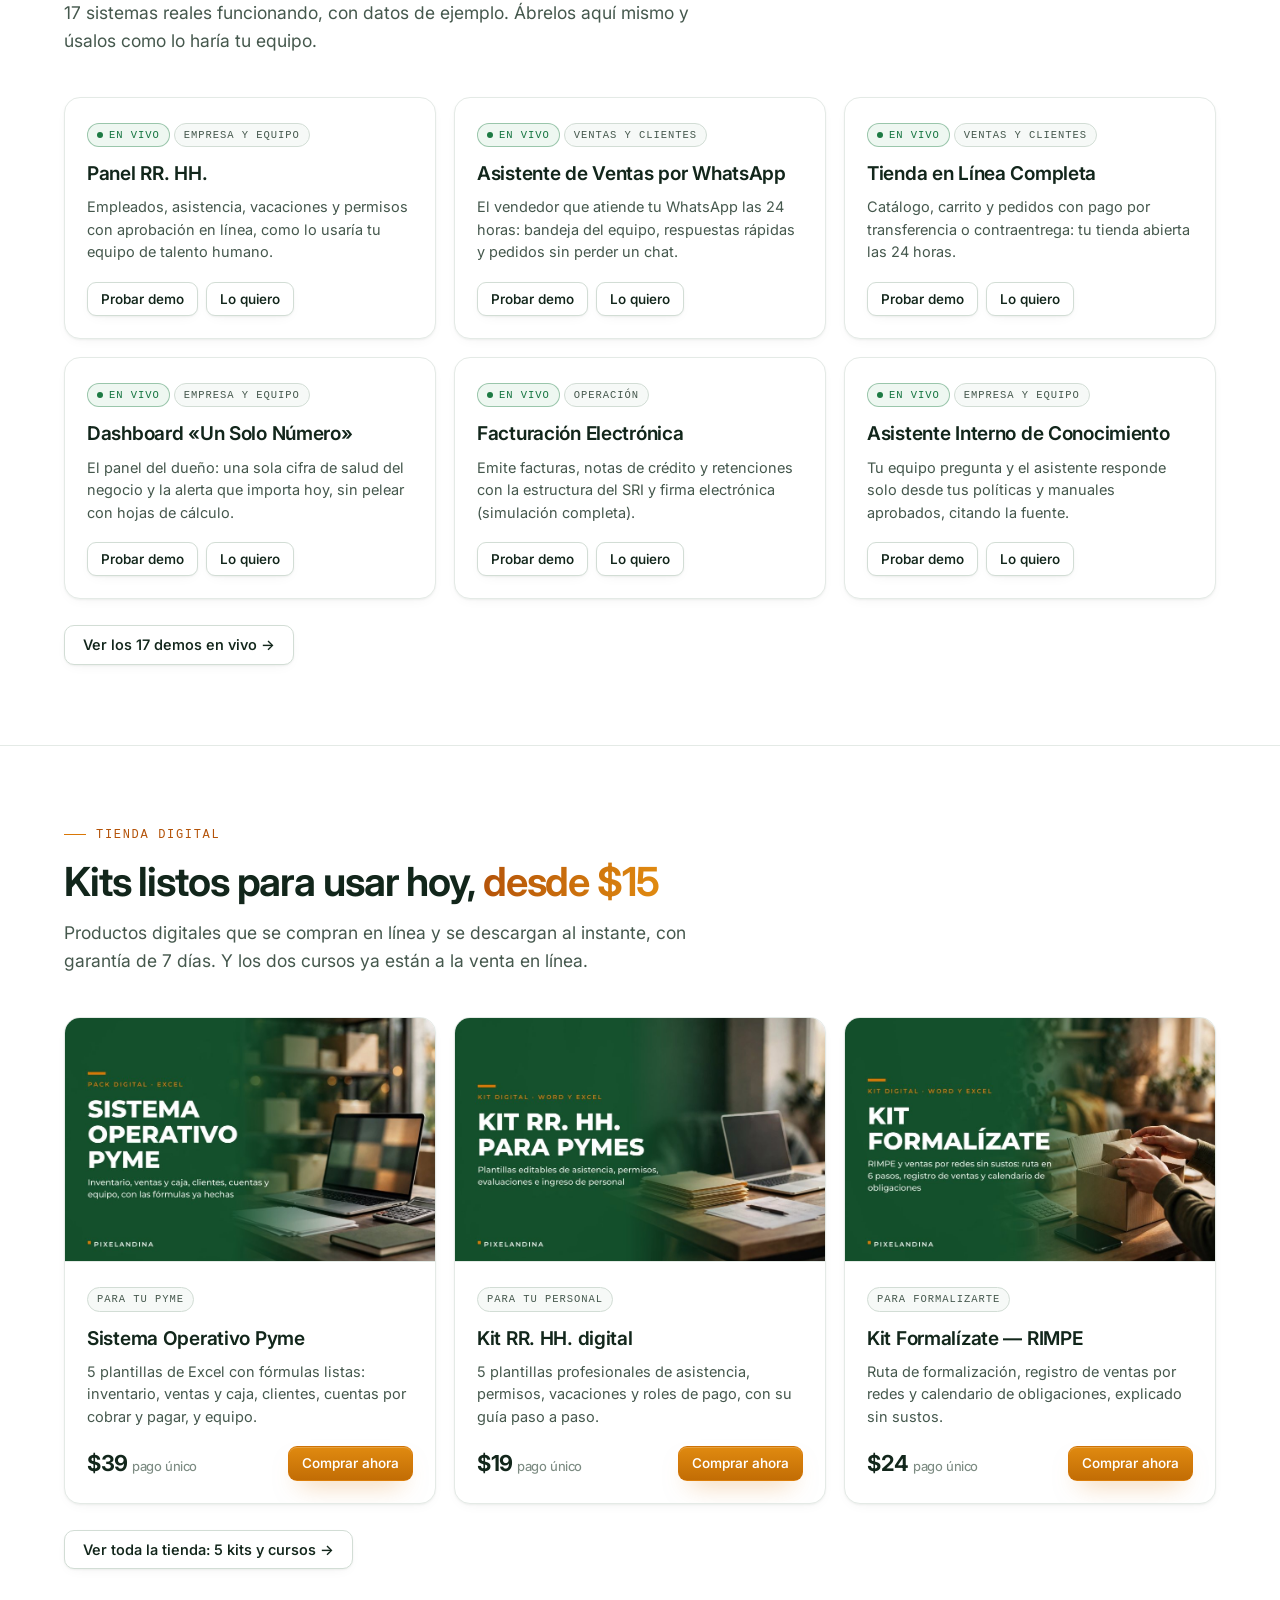
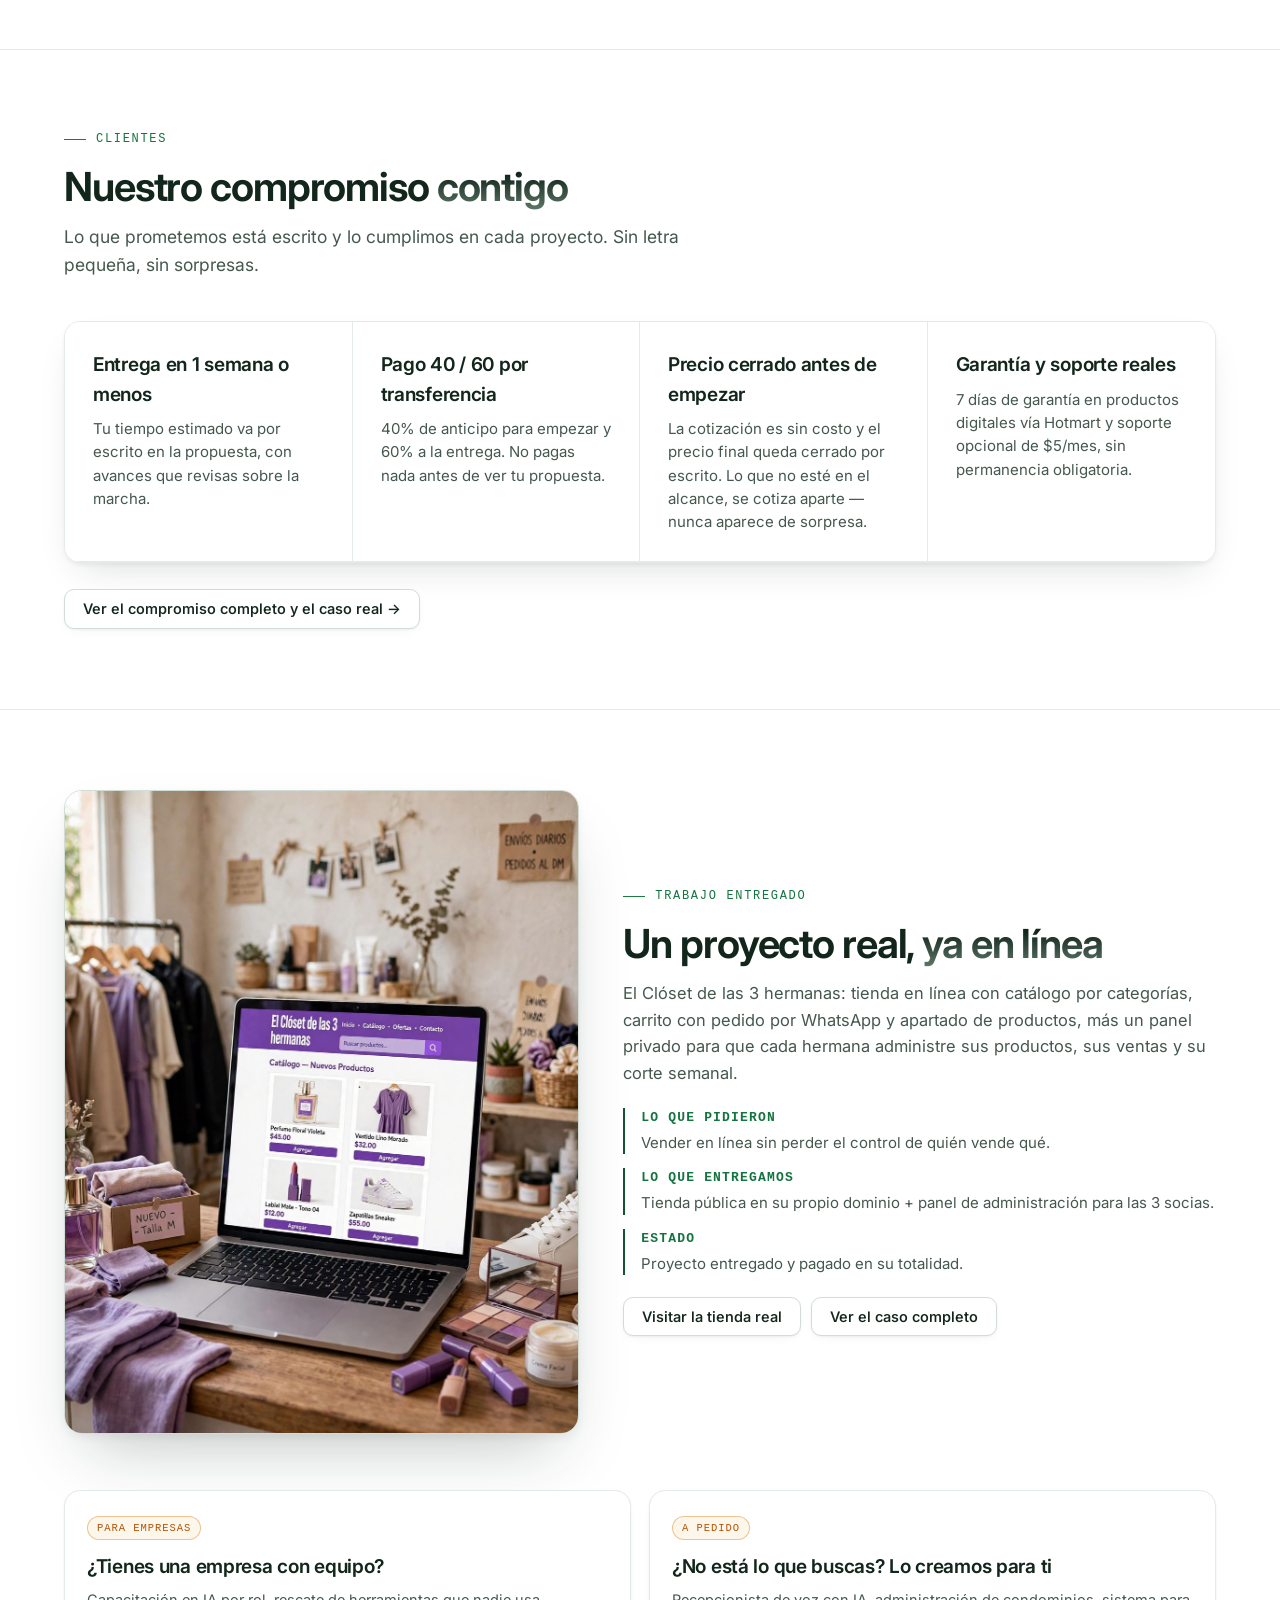
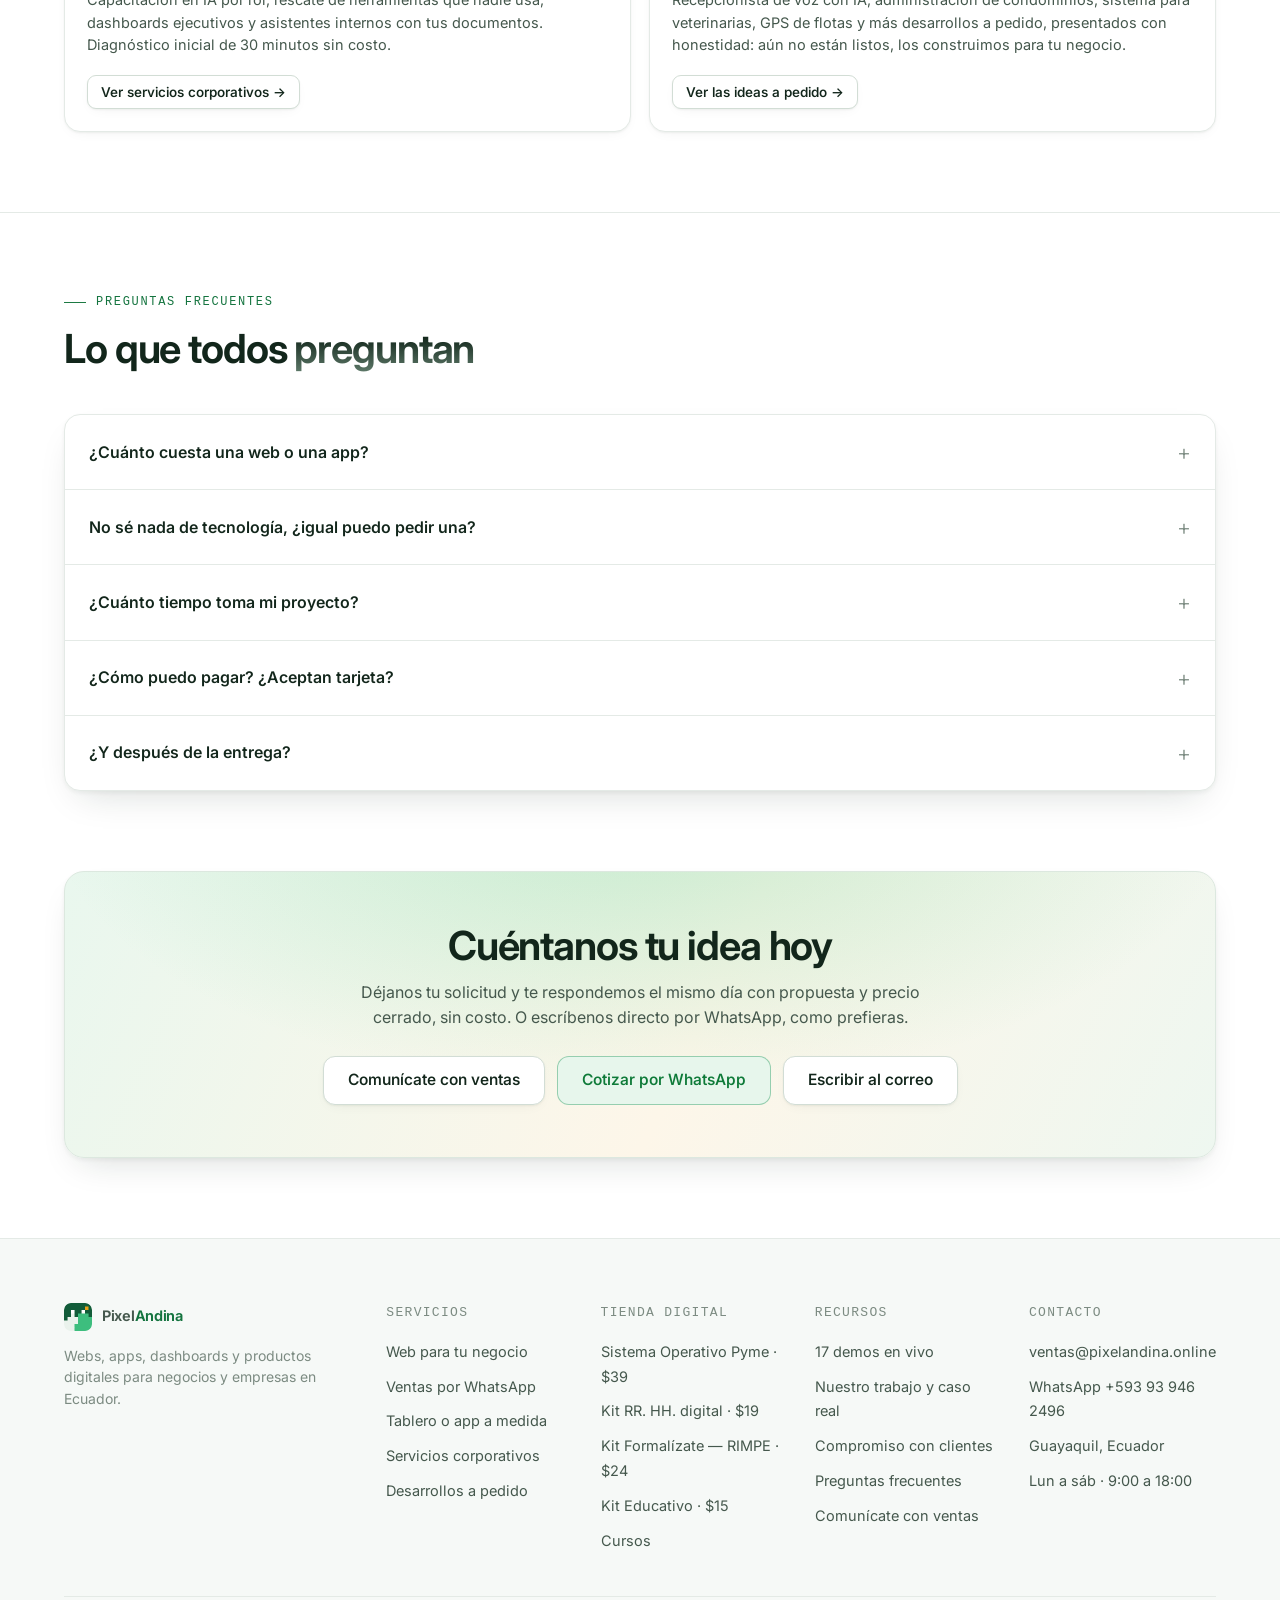
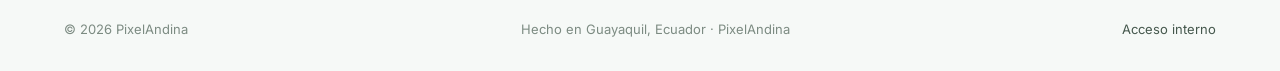
==== commit c2cbff8c: "Web v4: escenas 3D realistas en todo el sitio y pestaña Nuestro trabajo" ====
--- a/index.html
+++ b/index.html
@@ -10,6 +10,7 @@
 <link rel="preconnect" href="https://fonts.gstatic.com" crossorigin>
 <link href="https://fonts.googleapis.com/css2?family=Inter:wght@400;500;600;700;800&display=swap" rel="stylesheet">
 <link rel="stylesheet" href="assets/styles.css">
+<link rel="stylesheet" href="assets/escena.css">
 <script defer src="https://umami-pixelandina.vercel.app/script.js" data-website-id="78d59000-011a-4c44-9c90-a9eae71046f2"></script>
 </head>
 <body>
@@ -25,7 +26,7 @@
       <a href="tienda.html">Tienda digital</a>
       <a href="corporativo.html">Empresas</a>
       <a href="ideas.html">Ideas para ti</a>
-            <a href="portafolio.html">Portafolio</a>
+      <a href="portafolio.html">Nuestro trabajo</a>
       <a href="clientes.html" class="solo-movil">Ingreso de clientes</a>
     </nav>
     <div class="head-cta"><a class="btn btn-ghost btn-sm" href="clientes.html">Ingreso de clientes</a><a class="btn btn-white btn-sm" href="ventas.html">Comunícate con ventas</a></div>
@@ -45,31 +46,75 @@
     </div>
     <p class="hero-note">Landing desde <b>$29</b> · Web de negocio desde <b>$69</b> · Tablero/app desde <b>$129</b> · Entrega estimada: <b>1 semana o menos</b> · Cotizar no cuesta nada</p>
 
-    <div class="hero-visual rv">
-      <div class="frame">
-        <div class="frame-bar"><i></i><i></i><i></i><span class="url">panel.tunegocio.com</span></div>
-        <div class="mock">
-          <div class="mock-main">
-            <div class="mock-kpis">
-              <div class="kpi"><b data-count="24">0</b><span>Empleados activos</span></div>
-              <div class="kpi"><b><span data-count="96">0</span>%</b><span>Asistencia del mes</span></div>
-              <div class="kpi"><b data-count="18">0</b><span>Pedidos de hoy</span></div>
-            </div>
-            <p class="small" style="margin-bottom:6px">Asistencia de la semana (%)</p>
-            <div class="bars"><i data-h="62"></i><i data-h="78"></i><i data-h="70"></i><i data-h="88"></i><i data-h="96"></i><i class="hot" data-h="52"></i></div>
-            <p class="fig">Lun · Mar · Mié · Jue · Vie · Sáb</p>
-          </div>
-          <div class="mock-side">
-            <h4>Actividad reciente</h4>
-            <ul class="mock-feed">
-              <li><span class="tag">Auto</span><b>Permiso aprobado</b> · María Fernanda — en un clic</li>
-              <li><span class="tag">Ventas</span><b>Pedido #104 confirmado</b> por WhatsApp</li>
-              <li><span class="tag">Panel</span>La asistencia de hoy ya se <b>cuadró sola</b></li>
-            </ul>
-          </div>
-        </div>
-      </div>
-      <p class="fig">Fig. 01 — Panel de control construido por PixelAndina · Pruébalo en vivo en la página de demos</p>
+    <!-- ===== Escena 3D: panel de ventas en vivo ===== -->
+    <div class="esc-scene">
+      <div class="esc-halo"></div>
+      <div class="esc-tilt">
+        <div class="esc-panel">
+          <div class="esc-p-head">
+            <span class="esc-ic panel"><svg width="18" height="18" viewBox="0 0 24 24" fill="none" stroke="#fff" stroke-width="2" stroke-linecap="round"><path d="M4 20V10M10 20V4M16 20v-7M22 20H2"/></svg></span>
+            <b>Panel de ventas de tu negocio</b>
+            <span class="esc-live"><i></i>EN VIVO</span>
+          </div>
+          <div class="esc-big">$<span data-esc-count="1248.60" data-esc-dec="2">0.00</span></div>
+          <p class="esc-big-sub">Ventas de hoy · se actualiza solo, sin planillas</p>
+          <div class="esc-kpis">
+            <div class="esc-kpi"><b><span data-esc-count="18">0</span></b><span>Pedidos de hoy</span></div>
+            <div class="esc-kpi"><b>$<span data-esc-count="69.30" data-esc-dec="2">0.00</span></b><span>Ticket promedio</span></div>
+            <div class="esc-kpi"><b><span data-esc-count="96">0</span>%</b><span>Pedidos atendidos</span></div>
+          </div>
+          <p class="small" style="margin:20px 0 4px">Ventas de la semana</p>
+          <div class="bars"><i data-h="62"></i><i data-h="78"></i><i data-h="70"></i><i data-h="88"></i><i data-h="96"></i><i class="hot" data-h="52"></i></div>
+          <p class="fig">Lun · Mar · Mié · Jue · Vie · Sáb</p>
+          <span class="esc-sim">Simulación: así se ve el panel que construimos para tu negocio</span>
+        </div>
+
+        <div class="esc-fcard pos-tr float-a" aria-hidden="true">
+          <div data-esc-rot="4600">
+            <div class="esc-rot-item">
+              <div class="fc-head">
+                <span class="esc-ic wa"><svg width="19" height="19" viewBox="0 0 24 24" fill="#fff"><path d="M12 2a10 10 0 0 0-8.6 15.1L2 22l5-1.3A10 10 0 1 0 12 2zm0 18.2c-1.6 0-3.1-.4-4.4-1.2l-.3-.2-3 .8.8-2.9-.2-.3A8.2 8.2 0 1 1 12 20.2zm4.6-6.1c-.3-.1-1.5-.8-1.7-.8-.2-.1-.4-.1-.6.1l-.8 1c-.1.2-.3.2-.5.1a6.7 6.7 0 0 1-3.3-2.9c-.3-.4 0-.5.2-.8l.5-.6c.1-.2.1-.4 0-.5l-.8-1.9c-.2-.5-.4-.4-.6-.4h-.5c-.2 0-.5.1-.7.3-.9.9-1.1 2.2-.2 3.9a11.6 11.6 0 0 0 4.5 4.2c1.7.8 2.4.9 3.2.7.5-.1 1.5-.6 1.7-1.2.2-.6.2-1.1.1-1.2 0-.1-.2-.2-.5-.3z"/></svg></span>
+                <span class="esc-app">WhatsApp Business</span>
+                <span class="esc-time">ahora</span>
+              </div>
+              <h4>Nuevo pedido por WhatsApp</h4>
+              <p>Pedido #104 confirmado · $86.00 — entró solo al panel.</p>
+            </div>
+            <div class="esc-rot-item">
+              <div class="fc-head">
+                <span class="esc-ic wa"><svg width="19" height="19" viewBox="0 0 24 24" fill="#fff"><path d="M12 2a10 10 0 0 0-8.6 15.1L2 22l5-1.3A10 10 0 1 0 12 2zm0 18.2c-1.6 0-3.1-.4-4.4-1.2l-.3-.2-3 .8.8-2.9-.2-.3A8.2 8.2 0 1 1 12 20.2zm4.6-6.1c-.3-.1-1.5-.8-1.7-.8-.2-.1-.4-.1-.6.1l-.8 1c-.1.2-.3.2-.5.1a6.7 6.7 0 0 1-3.3-2.9c-.3-.4 0-.5.2-.8l.5-.6c.1-.2.1-.4 0-.5l-.8-1.9c-.2-.5-.4-.4-.6-.4h-.5c-.2 0-.5.1-.7.3-.9.9-1.1 2.2-.2 3.9a11.6 11.6 0 0 0 4.5 4.2c1.7.8 2.4.9 3.2.7.5-.1 1.5-.6 1.7-1.2.2-.6.2-1.1.1-1.2 0-.1-.2-.2-.5-.3z"/></svg></span>
+                <span class="esc-app">WhatsApp Business</span>
+                <span class="esc-time">hace 12 min</span>
+              </div>
+              <h4>Apartado registrado</h4>
+              <p>Abono de $20.00 — el producto quedó reservado.</p>
+            </div>
+            <div class="esc-rot-item">
+              <div class="fc-head">
+                <span class="esc-ic panel"><svg width="18" height="18" viewBox="0 0 24 24" fill="none" stroke="#fff" stroke-width="2" stroke-linecap="round"><path d="M4 20V10M10 20V4M16 20v-7M22 20H2"/></svg></span>
+                <span class="esc-app">Panel de ventas</span>
+                <span class="esc-time">hace 31 min</span>
+              </div>
+              <h4>La asistencia de hoy ya se cuadró sola</h4>
+              <p>Sin planillas: el panel cerró el día por ti.</p>
+            </div>
+          </div>
+          <span class="esc-sim">Simulación</span>
+        </div>
+
+        <div class="esc-fcard pos-br float-c" aria-hidden="true">
+          <div class="fc-head">
+            <span class="esc-ic mail"><svg width="18" height="18" viewBox="0 0 24 24" fill="none" stroke="#fff" stroke-width="2" stroke-linecap="round" stroke-linejoin="round"><rect x="3" y="5" width="18" height="14" rx="2"/><path d="m3 7 9 6 9-6"/></svg></span>
+            <span class="esc-app">Formulario de la web</span>
+            <span class="esc-time">hace 5 min</span>
+          </div>
+          <h4>Nuevo prospecto desde la web</h4>
+          <p>María F. · Tienda de ropa, Guayaquil<br>Quiere una web con catálogo.</p>
+          <span class="esc-sim">Simulación</span>
+        </div>
+      </div>
+      <div class="esc-floor"></div>
+      <p class="esc-cap">Fig. 01 — Panel de control construido por PixelAndina · Pruébalo en vivo en la página de demos</p>
     </div>
   </div>
 </section>
@@ -394,7 +439,7 @@
       </ul></div>
       <div><h4>Recursos</h4><ul>
         <li><a href="demos.html">17 demos en vivo</a></li>
-        <li><a href="portafolio.html">Portafolio y caso real</a></li>
+        <li><a href="portafolio.html">Nuestro trabajo y caso real</a></li>
         <li><a href="clientes.html">Compromiso con clientes</a></li>
         <li><a href="index.html#faq">Preguntas frecuentes</a></li>
         <li><a href="ventas.html">Comunícate con ventas</a></li>
@@ -436,5 +481,6 @@
 
 <script src="assets/app.js"></script>
 <script src="assets/chat.js"></script>
+<script src="assets/escena.js"></script>
 </body>
 </html>
--- a/assets/styles.css
+++ b/assets/styles.css
@@ -536,3 +536,9 @@
 @media (max-width:480px){
   .pstat{grid-template-columns:1fr}
 }
+
+/* Encabezado: menú en una sola línea e Ingreso de clientes junto a Ventas */
+.main-nav a{white-space:nowrap}
+.main-nav a.solo-movil{display:none}
+.head-cta .btn{padding-left:15px;padding-right:15px}
+.site-head.nav-open .head-cta{flex-direction:column}
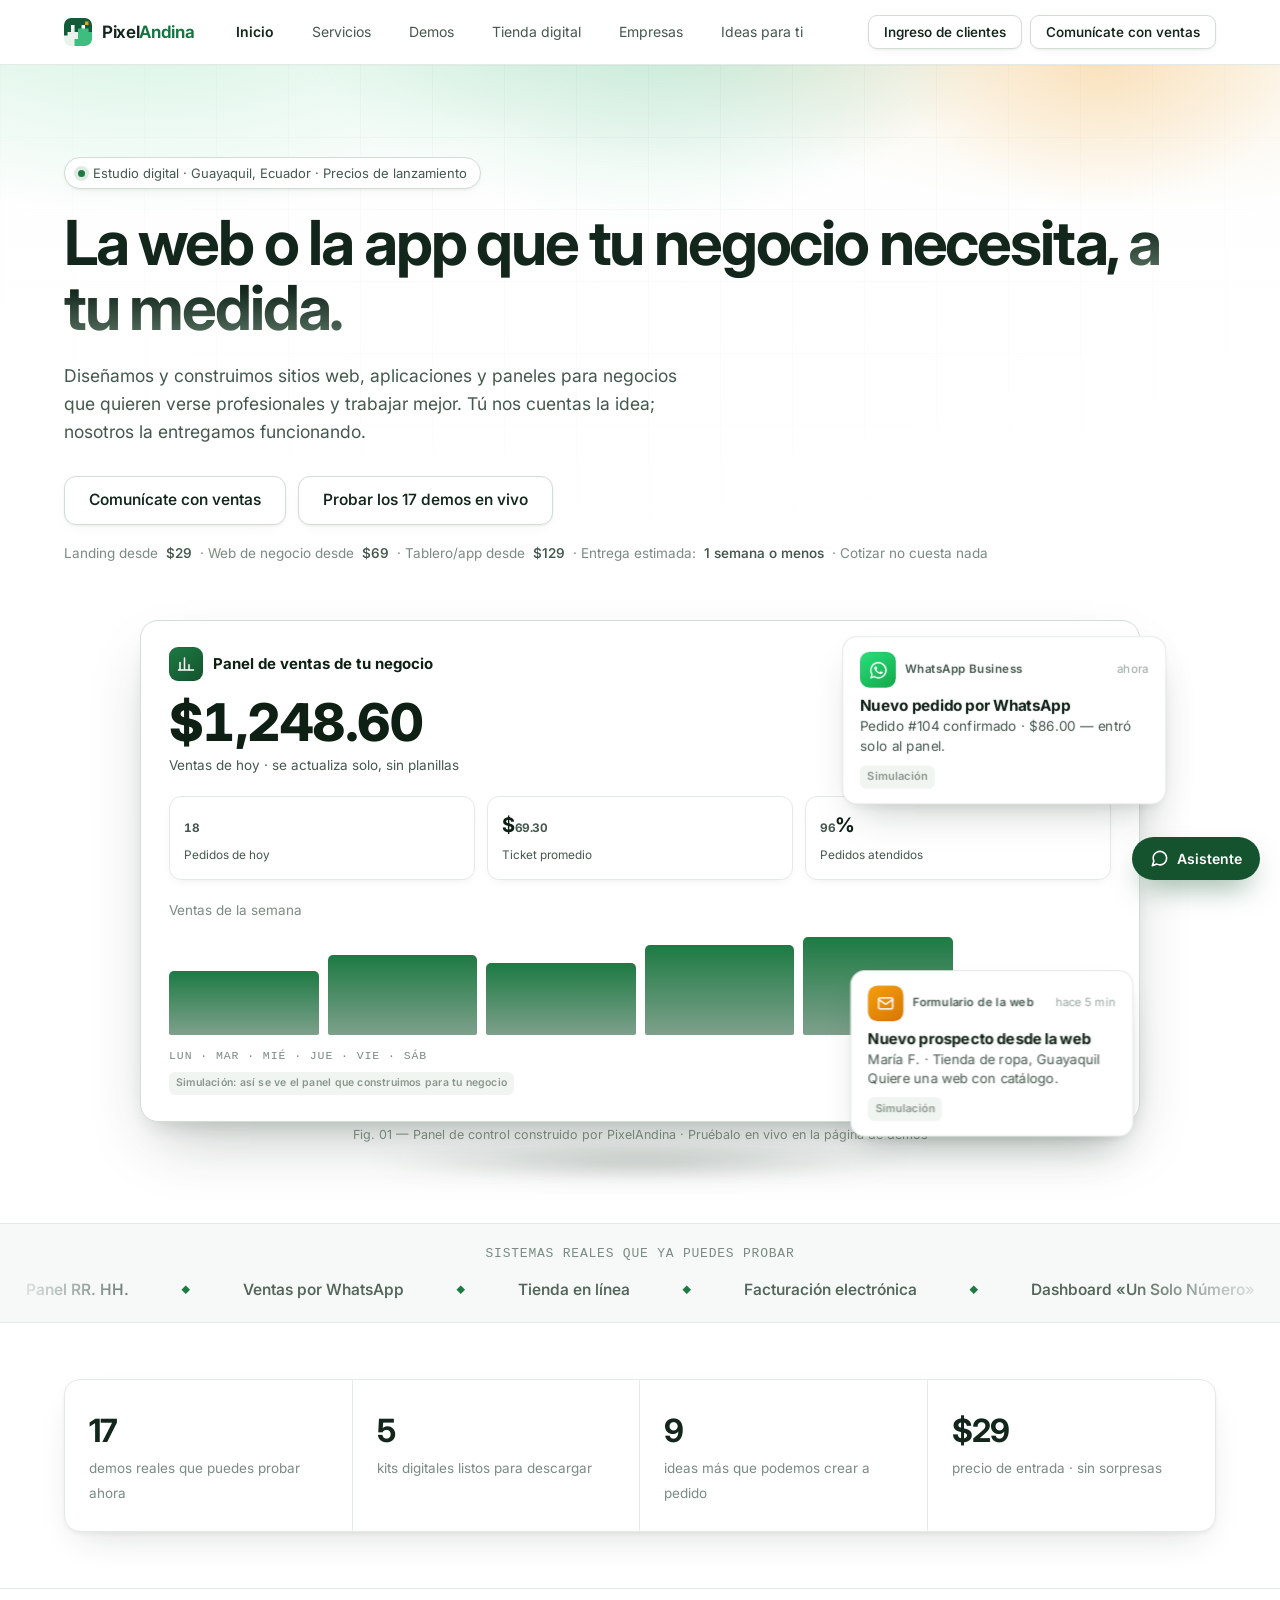
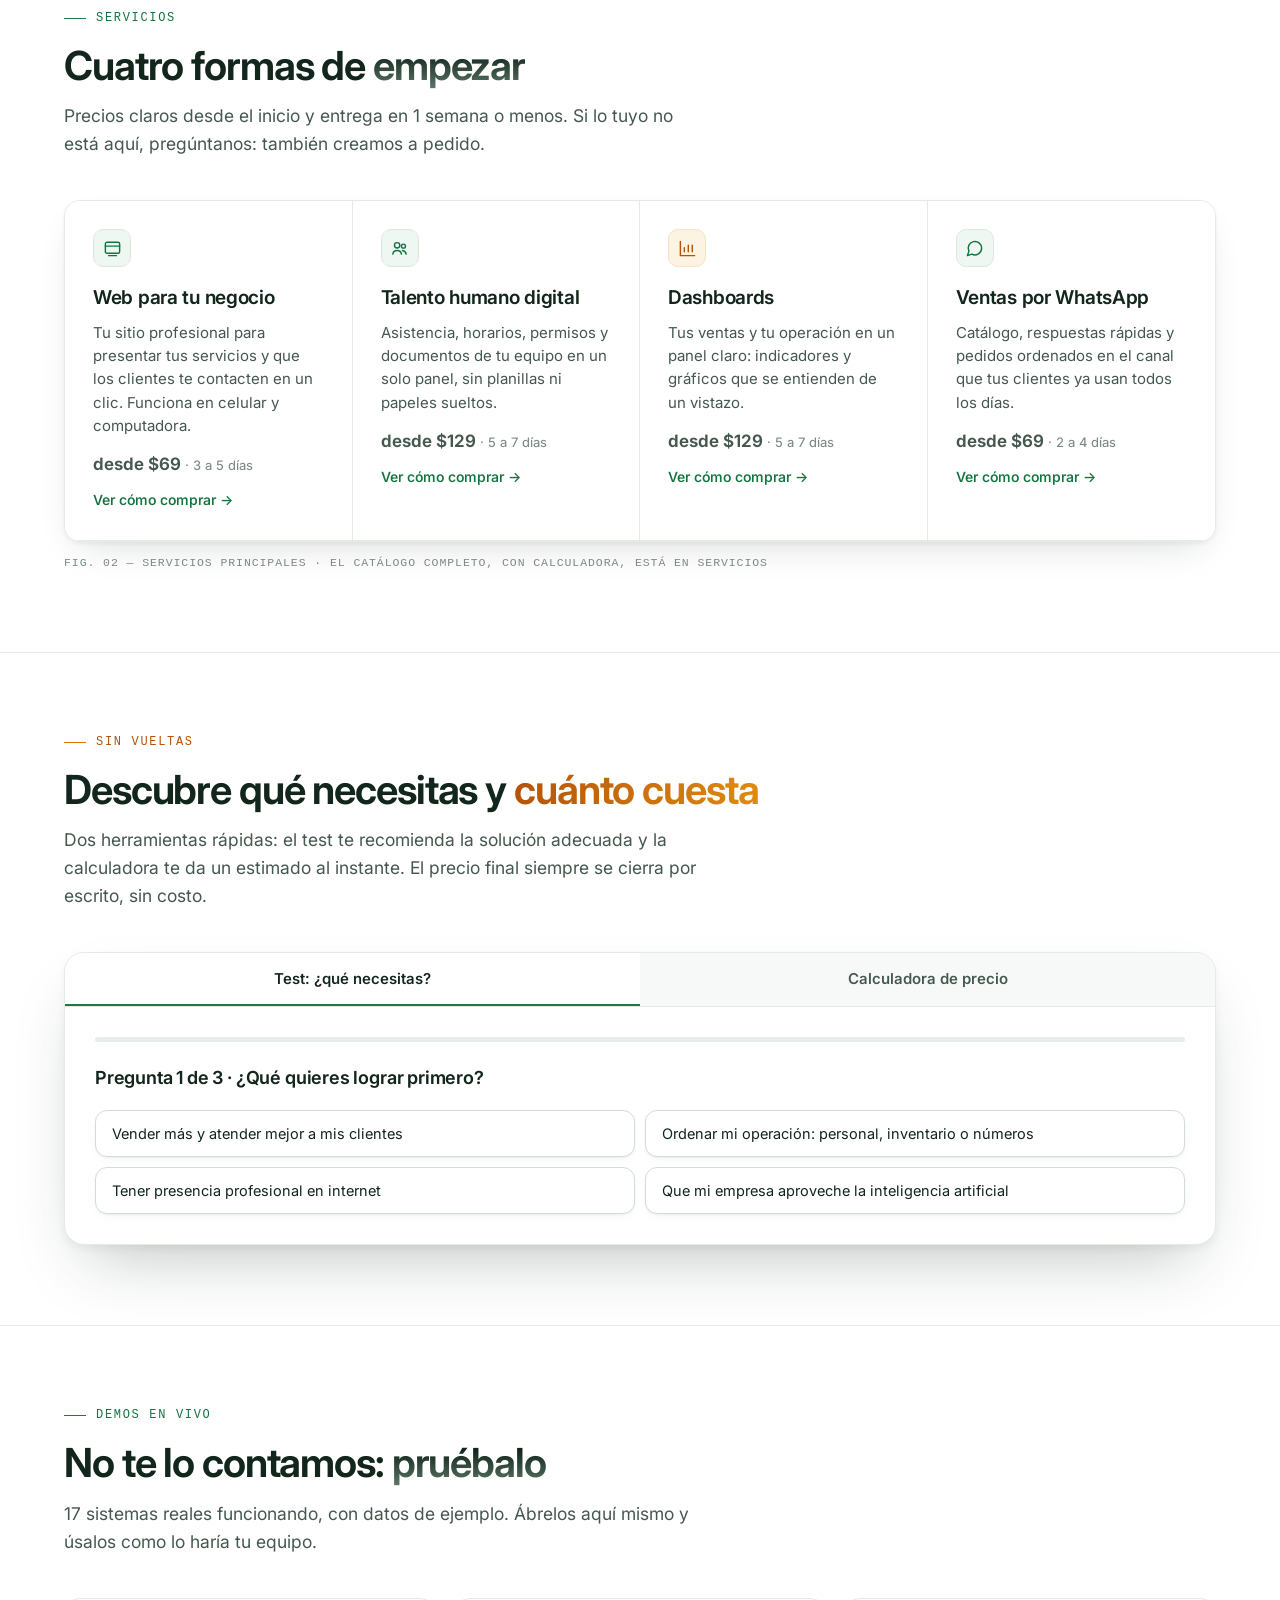
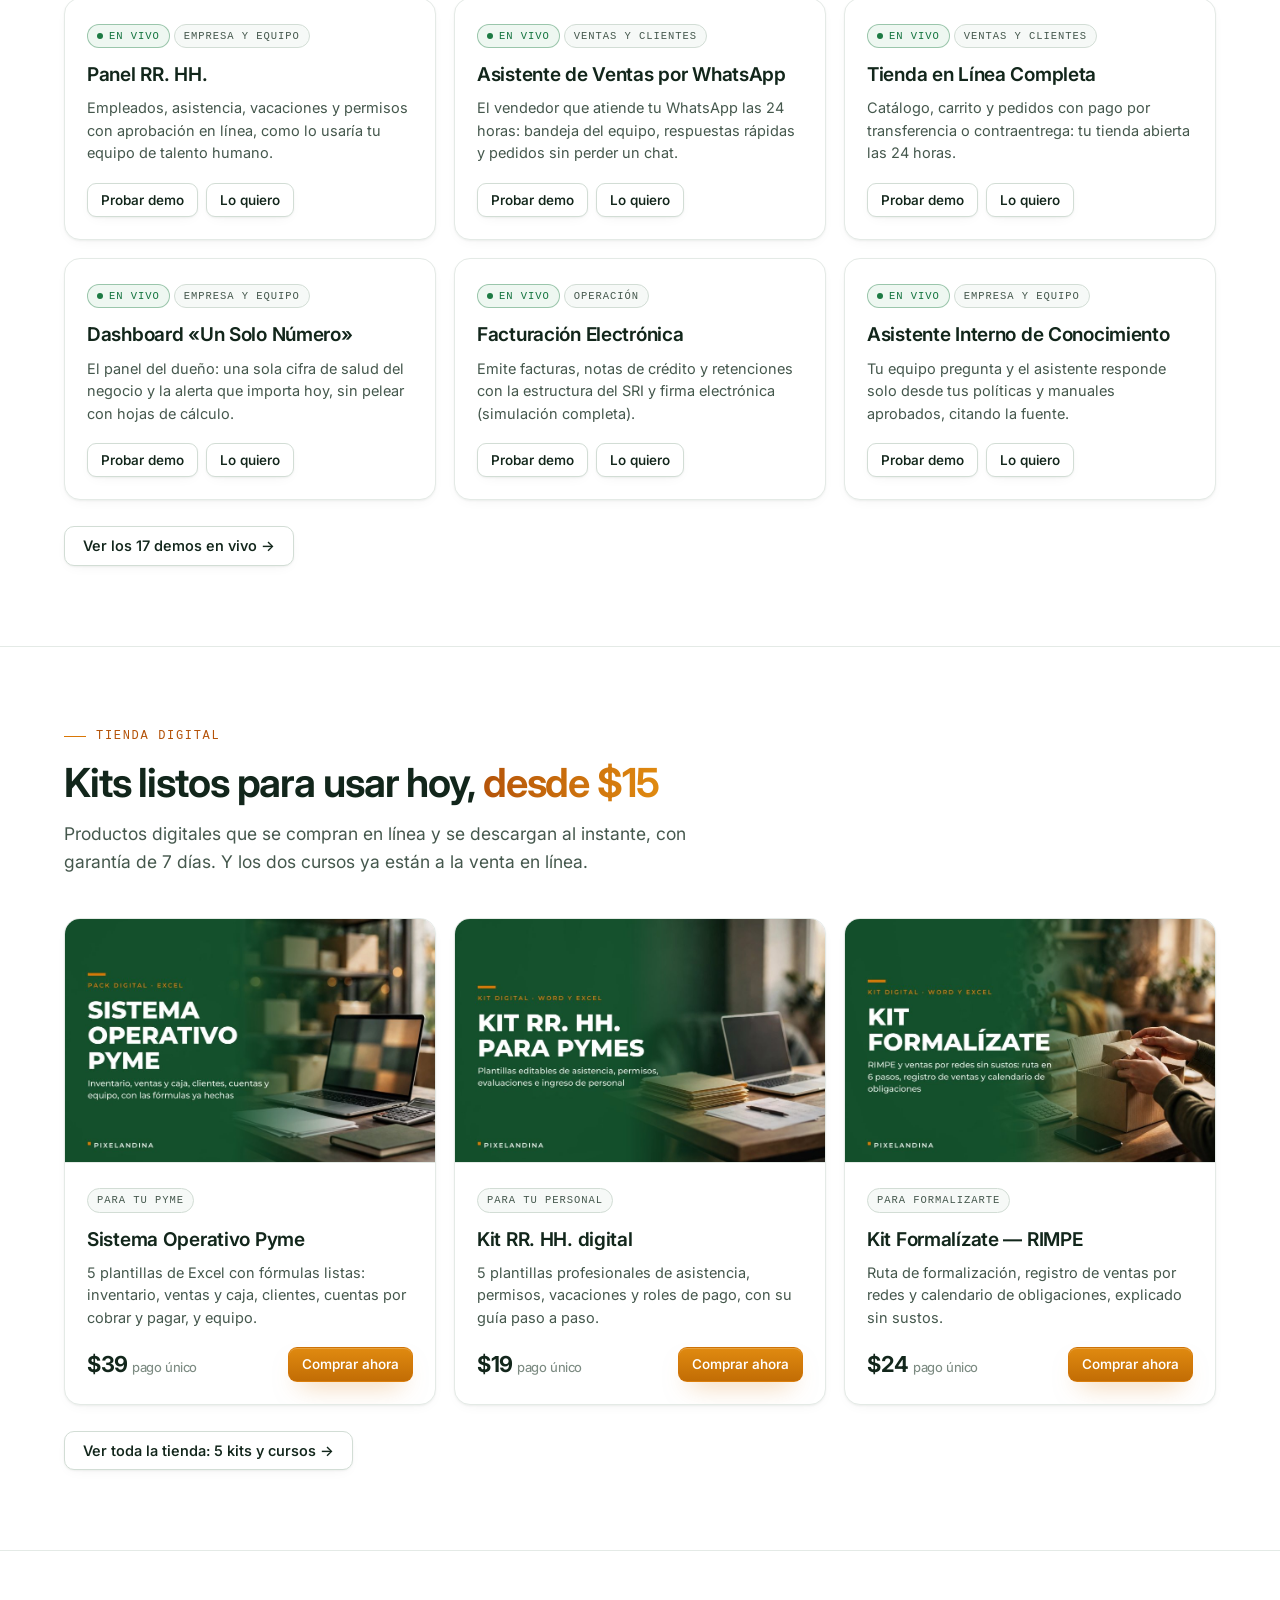
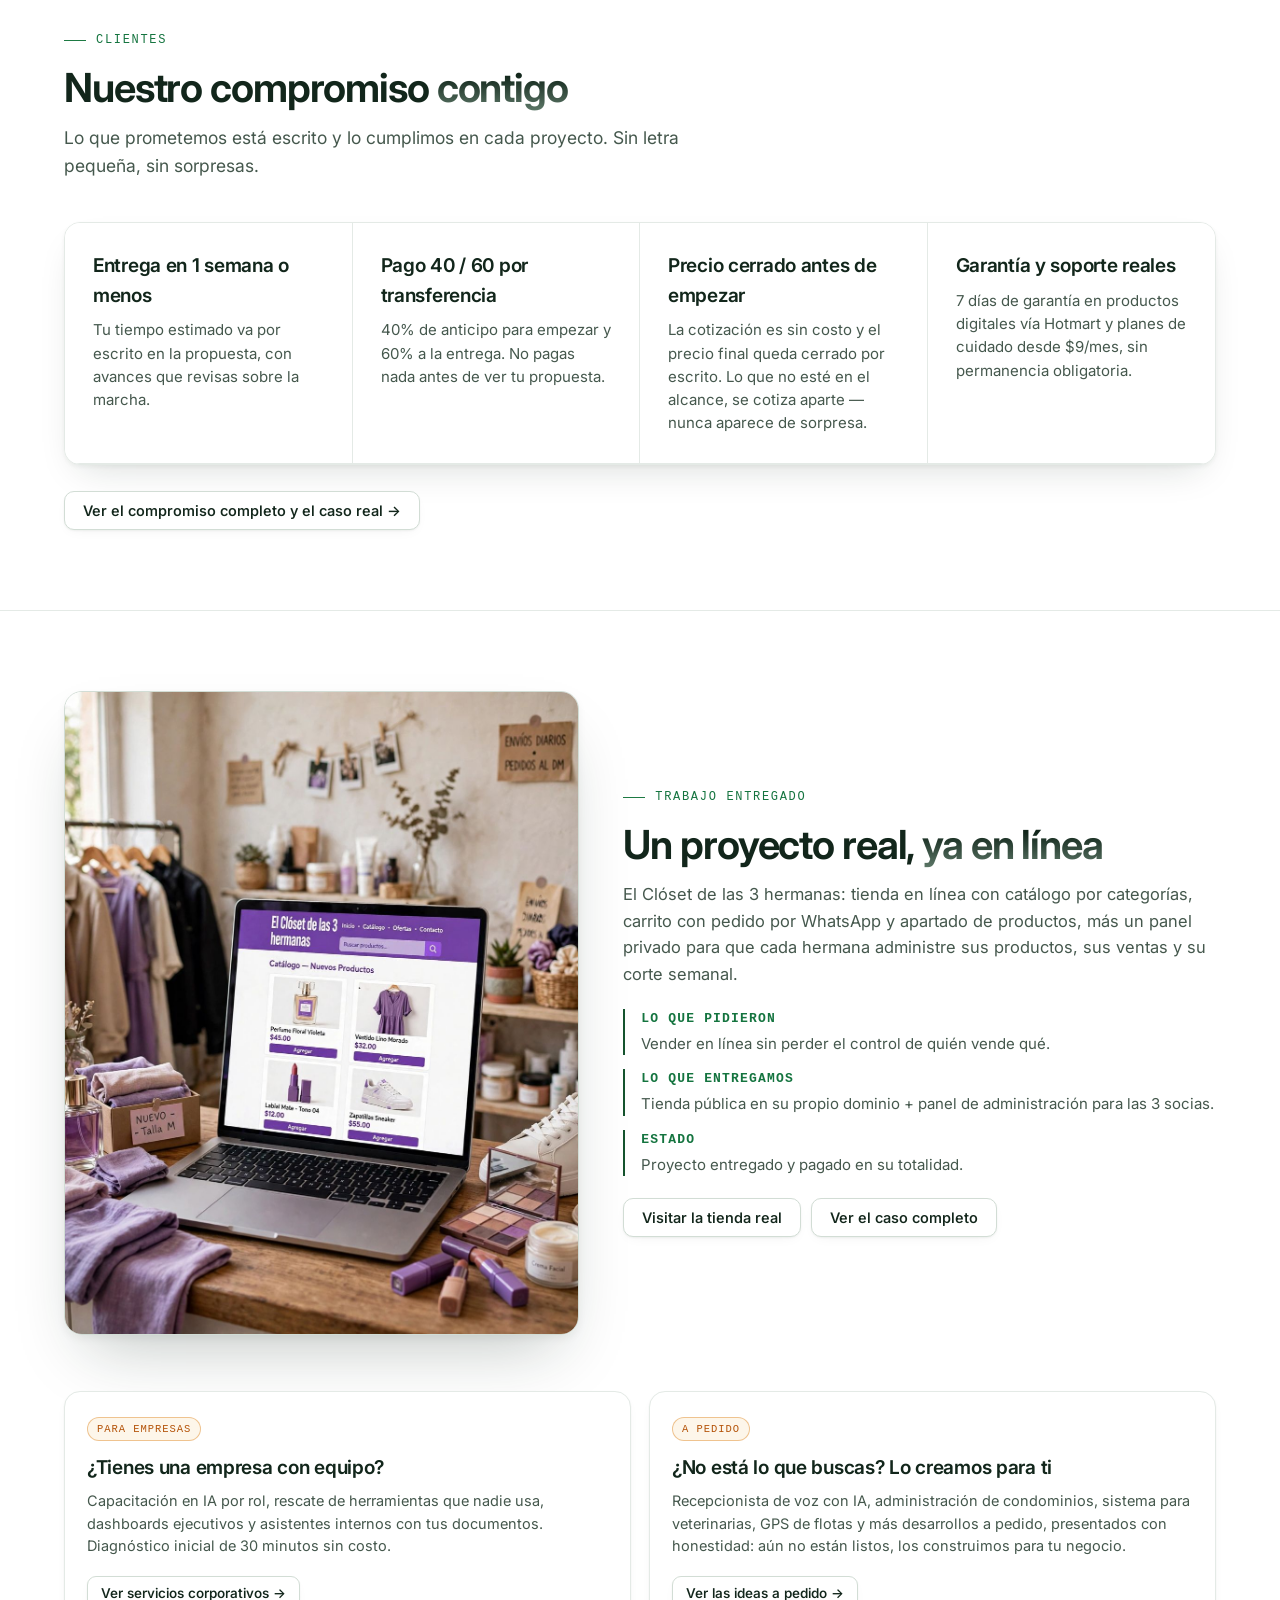
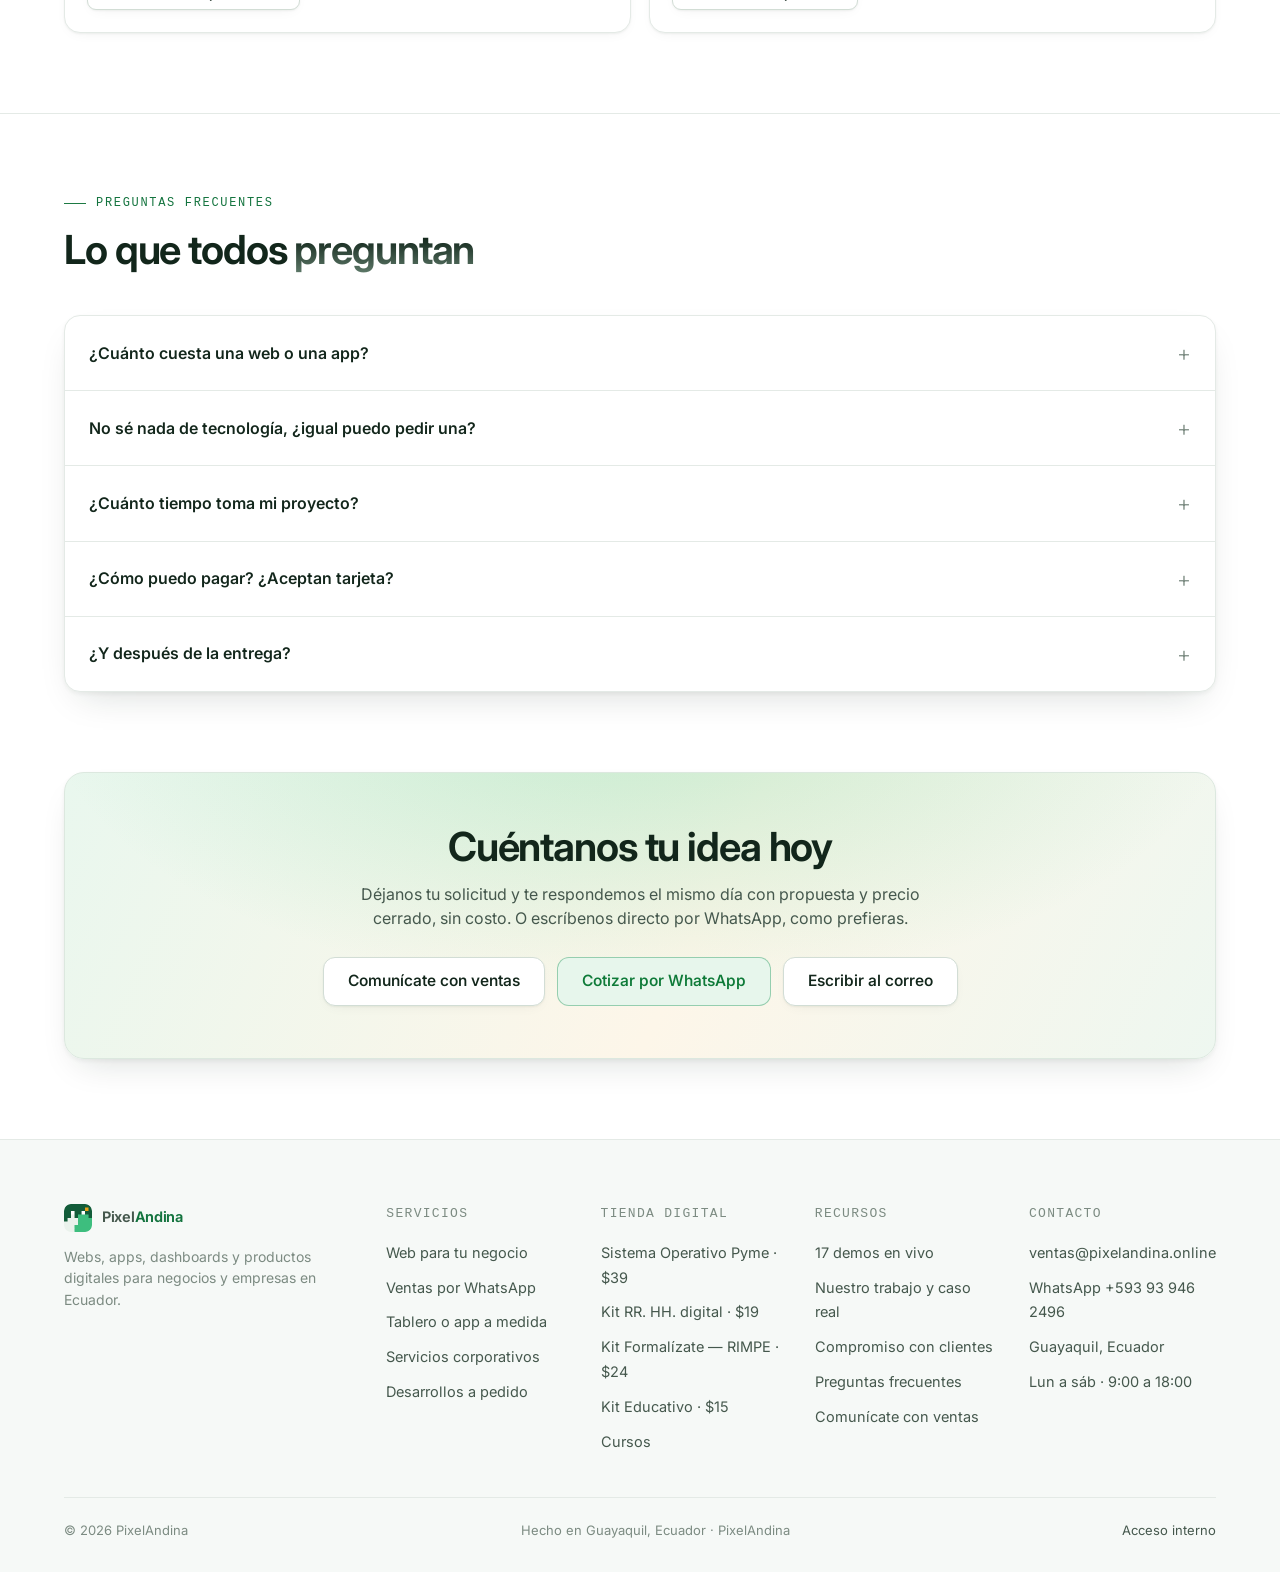
==== commit 0b206e7b: "Fase 1: planes de cuidado, add-ons, auditoría exprés, paquetes por nicho y referidos" ====
--- a/index.html
+++ b/index.html
@@ -221,7 +221,7 @@
             <p class="calc-group-t">Ritmo y acompañamiento</p>
             <div class="calc-opts">
               <label class="opt"><input type="checkbox" data-urgent> Entrega prioritaria (antes del tiempo normal) <span class="v">×1,3</span></label>
-              <label class="opt"><input type="checkbox" data-support> Soporte mensual con ajustes menores <span class="v">$5/mes</span></label>
+              <label class="opt"><input type="checkbox" data-support> Plan de cuidado Esencial <span class="v">$9/mes</span></label>
             </div>
           </div>
           <div class="calc-out">
@@ -341,7 +341,7 @@
       <div class="cell"><h3>Entrega en 1 semana o menos</h3><p>Tu tiempo estimado va por escrito en la propuesta, con avances que revisas sobre la marcha.</p></div>
       <div class="cell"><h3>Pago 40 / 60 por transferencia</h3><p>40% de anticipo para empezar y 60% a la entrega. No pagas nada antes de ver tu propuesta.</p></div>
       <div class="cell"><h3>Precio cerrado antes de empezar</h3><p>La cotización es sin costo y el precio final queda cerrado por escrito. Lo que no esté en el alcance, se cotiza aparte — nunca aparece de sorpresa.</p></div>
-      <div class="cell"><h3>Garantía y soporte reales</h3><p>7 días de garantía en productos digitales vía Hotmart y soporte opcional de $5/mes, sin permanencia obligatoria.</p></div>
+      <div class="cell"><h3>Garantía y soporte reales</h3><p>7 días de garantía en productos digitales vía Hotmart y planes de cuidado desde $9/mes, sin permanencia obligatoria.</p></div>
     </div>
     <p style="margin-top:26px"><a class="btn btn-ghost" href="clientes.html">Ver el compromiso completo y el caso real →</a></p>
   </div>
@@ -392,11 +392,11 @@
       <h2>Lo que todos <span class="grad">preguntan</span></h2>
     </div>
     <div class="faq rv">
-      <details><summary>¿Cuánto cuesta una web o una app?</summary><p>Precios de lanzamiento: landing desde $29, web de negocio desde $69 y tablero/app simple desde $129, con soporte de $5/mes. El precio final se confirma cerrado en una cotización sin costo, antes de decidir. También hay kits digitales listos desde $15 en la tienda.</p></details>
+      <details><summary>¿Cuánto cuesta una web o una app?</summary><p>Precios de lanzamiento: landing desde $29, web de negocio desde $69 y tablero/app simple desde $129, con planes de cuidado desde $9/mes. El precio final se confirma cerrado en una cotización sin costo, antes de decidir. También hay kits digitales listos desde $15 en la tienda.</p></details>
       <details><summary>No sé nada de tecnología, ¿igual puedo pedir una?</summary><p>Sí, es lo normal. Tú nos cuentas cómo trabaja tu negocio y qué quieres lograr; nosotros nos encargamos del diseño y la parte técnica, y te entregamos todo funcionando con una capacitación corta.</p></details>
       <details><summary>¿Cuánto tiempo toma mi proyecto?</summary><p>La entrega estimada es de 1 semana o menos, según el servicio: landing 2 a 3 días, web de negocio 3 a 5 días, ventas por WhatsApp 2 a 4 días y tablero/app 5 a 7 días. Si partes de una plantilla, el tiempo aproximado se conoce desde el inicio; un proyecto a medida depende de la solicitud y su tiempo confirmado va por escrito en tu propuesta.</p></details>
       <details><summary>¿Cómo puedo pagar? ¿Aceptan tarjeta?</summary><p>Los servicios a medida se pagan por transferencia bancaria: 40% de anticipo para empezar y 60% restante a la entrega; los datos de la cuenta van en tu cotización. Los kits digitales se pagan en línea en la tienda (Hotmart). El pago con tarjeta para servicios está en activación.</p></details>
-      <details><summary>¿Y después de la entrega?</summary><p>Te acompañamos en el arranque con ajustes incluidos. Después puedes mantener el soporte por $5/mes, y cualquier función nueva se cotiza como un encargo nuevo, con precio cerrado por escrito.</p></details>
+      <details><summary>¿Y después de la entrega?</summary><p>Te acompañamos en el arranque con ajustes incluidos. Después puedes mantener un plan de cuidado desde $9/mes, y cualquier función nueva se cotiza como un encargo nuevo, con precio cerrado por escrito.</p></details>
     </div>
   </div>
 </section>
--- a/assets/styles.css
+++ b/assets/styles.css
@@ -537,8 +537,35 @@
   .pstat{grid-template-columns:1fr}
 }
 
-/* Encabezado: menú en una sola línea e Ingreso de clientes junto a Ventas */
+/* ---------- v4 · Encabezado de una línea e ingreso de clientes ----------
+   Menú de 7 ítems sin saltos de línea; «Ingreso de clientes» vive en el
+   head-cta (escritorio) y como enlace solo-movil en el desplegable. */
+.main-nav{gap:18px}
 .main-nav a{white-space:nowrap}
-.main-nav a.solo-movil{display:none}
+.head-cta{display:flex;gap:8px;align-items:center}
+.solo-movil{display:none}
+@media (max-width:900px){
+  .site-head.nav-open .head-cta .btn{flex:1}
+}
+
+/* Ajuste final del encabezado (igual que la v3 en vivo) */
 .head-cta .btn{padding-left:15px;padding-right:15px}
 .site-head.nav-open .head-cta{flex-direction:column}
+
+
+/* Cabecera propia de los apartados privados (panel de clientes y vistas internas):
+   sin el menú de la web pública, para que el panel no se mezcle con la página de ventas. */
+.panel-head{position:sticky;top:0;z-index:50;background:rgba(255,255,255,.94);backdrop-filter:blur(10px);border-bottom:1px solid var(--line)}
+.panel-head-in{max-width:var(--max);margin:0 auto;padding:0 24px;min-height:64px;display:flex;align-items:center;gap:16px;flex-wrap:wrap}
+.panel-tag{font-size:12px;font-weight:650;letter-spacing:.08em;text-transform:uppercase;color:var(--green-xl);background:#eef7f0;border:1px solid var(--line);border-radius:999px;padding:5px 12px;white-space:nowrap}
+.panel-back{margin-left:auto;font-size:14px;font-weight:550;color:var(--sub);white-space:nowrap}
+.panel-back:hover{color:var(--txt)}
+@media (max-width:560px){.panel-tag{display:none}}
+
+/* Acuerdos del proyecto dentro del panel de clientes */
+.acuerdos{margin-top:20px;border:1px solid var(--line);border-radius:var(--radius-s);background:#fbfdfb;padding:16px 18px}
+.acuerdos h4{font-size:15px;margin-bottom:10px}
+.ac-grid{display:grid;grid-template-columns:repeat(auto-fit,minmax(150px,1fr));gap:10px 18px}
+.ac-grid div b{display:block;font-size:11.5px;letter-spacing:.06em;text-transform:uppercase;color:var(--mut);margin-bottom:2px}
+.ac-grid div span{font-size:15px;color:var(--txt);font-weight:580}
+.acuerdos .ac-incluye{margin-top:12px;font-size:14.5px;color:var(--sub)}
--- a/assets/escena.css
+++ b/assets/escena.css
@@ -0,0 +1,126 @@
+/* ============================================================
+   PixelAndina · Escenas 3D realistas (v4)
+   Componentes compartidos: marco de navegador, paneles y tarjetas
+   flotantes con profundidad, estilo Stripe. Fondo siempre blanco.
+   Prefijo esc- para no chocar con assets/styles.css.
+   ============================================================ */
+.esc-scene{position:relative;max-width:1060px;margin:46px auto 0;padding:10px 30px 78px;perspective:1400px}
+.esc-scene.narrow{max-width:920px}
+.esc-halo{position:absolute;left:50%;top:44%;transform:translate(-50%,-50%);width:88%;height:74%;border-radius:50%;pointer-events:none;background:
+  radial-gradient(closest-side, rgba(46,158,91,.16), transparent 70%),
+  radial-gradient(closest-side at 78% 30%, rgba(245,158,11,.15), transparent 70%);filter:blur(6px)}
+.esc-floor{position:absolute;left:50%;bottom:40px;transform:translateX(-50%);width:72%;height:44px;border-radius:50%;background:radial-gradient(closest-side, rgba(13,38,22,.30), transparent 72%);filter:blur(10px);pointer-events:none}
+.esc-tilt{position:relative;transform-style:preserve-3d;transition:transform .35s ease-out;will-change:transform}
+
+/* --- Marco de navegador realista --- */
+.esc-browser{position:relative;border-radius:18px;background:#fff;border:1px solid var(--line-2,rgba(14,31,20,.16));box-shadow:0 30px 60px -18px rgba(13,38,22,.28),0 12px 24px -12px rgba(13,38,22,.18);overflow:hidden}
+.esc-bar{display:flex;align-items:center;gap:12px;padding:11px 16px;background:linear-gradient(#FBFCFB,#F3F6F3);border-bottom:1px solid var(--line,rgba(14,31,20,.09))}
+.esc-dots{display:flex;gap:7px;flex:none}
+.esc-dots i{width:11px;height:11px;border-radius:50%;display:block}
+.esc-dots i:nth-child(1){background:#FF5F57}.esc-dots i:nth-child(2){background:#FEBC2E}.esc-dots i:nth-child(3){background:#28C840}
+.esc-live{display:inline-flex;align-items:center;gap:6px;font-size:11px;font-weight:700;letter-spacing:.08em;color:var(--green-l,#1D7A43);flex:none}
+.esc-live i{width:7px;height:7px;border-radius:50%;background:var(--green-xl,#2E9E5B);animation:escPulse 1.8s infinite}
+@keyframes escPulse{0%{box-shadow:0 0 0 0 rgba(46,158,91,.45)}70%{box-shadow:0 0 0 7px rgba(46,158,91,0)}100%{box-shadow:0 0 0 0 rgba(46,158,91,0)}}
+.esc-url{flex:1;max-width:430px;margin:0 auto;display:flex;align-items:center;justify-content:center;gap:7px;background:#fff;border:1px solid var(--line,rgba(14,31,20,.09));border-radius:8px;padding:5px 12px;font-size:12.5px;color:var(--sub,#5B6B60);font-weight:500;box-shadow:inset 0 1px 2px rgba(13,38,22,.05)}
+.esc-frame{position:relative;height:520px;overflow:hidden;background:#F6EFE9 center/cover no-repeat}
+.esc-frame.short{height:400px}
+.esc-frame iframe{position:absolute;top:0;left:0;width:150%;height:150%;border:0;transform:scale(.6667);transform-origin:top left;pointer-events:none;background:#fff}
+
+/* --- Panel principal (sin iframe): dashboards realistas --- */
+.esc-panel{position:relative;border-radius:18px;background:#fff;border:1px solid var(--line-2,rgba(14,31,20,.16));box-shadow:0 30px 60px -18px rgba(13,38,22,.28),0 12px 24px -12px rgba(13,38,22,.18);padding:26px 28px;text-align:left}
+.esc-panel .esc-p-head{display:flex;align-items:center;gap:10px;margin-bottom:16px}
+.esc-panel .esc-p-head b{font-size:15px;color:var(--ink,#0E1F14)}
+.esc-panel .esc-p-head .esc-live{margin-left:auto}
+.esc-big{font-size:clamp(38px,4.6vw,52px);font-weight:800;letter-spacing:-.03em;color:var(--ink,#0E1F14);line-height:1;font-variant-numeric:tabular-nums}
+.esc-big-sub{font-size:13.5px;color:var(--sub,#5B6B60);margin-top:6px}
+.esc-kpis{display:grid;grid-template-columns:repeat(3,1fr);gap:12px;margin-top:20px}
+.esc-kpi{border:1px solid var(--line,rgba(14,31,20,.09));border-radius:12px;padding:13px 14px;background:#fff;box-shadow:0 4px 12px -6px rgba(13,38,22,.12)}
+.esc-kpi b{display:block;font-size:20px;color:var(--ink,#0E1F14);letter-spacing:-.02em;font-variant-numeric:tabular-nums}
+.esc-kpi span{font-size:11.8px;color:var(--sub,#5B6B60)}
+
+/* --- Tarjetas flotantes realistas --- */
+.esc-fcard{position:absolute;background:#fff;border:1px solid var(--line,rgba(14,31,20,.09));border-radius:14px;box-shadow:0 18px 36px -14px rgba(13,38,22,.25),0 6px 14px -8px rgba(13,38,22,.14);padding:14px 16px;z-index:5;text-align:left}
+.esc-fcard .fc-head{display:flex;align-items:center;gap:9px;margin-bottom:6px}
+.esc-fcard h4{font-size:14.5px;color:var(--ink,#0E1F14);letter-spacing:-.01em}
+.esc-fcard p{font-size:12.8px;color:var(--sub,#5B6B60);line-height:1.45}
+.esc-app{font-size:11px;font-weight:600;color:var(--sub,#5B6B60);letter-spacing:.02em}
+.esc-time{margin-left:auto;font-size:11px;color:#9AA79E}
+.esc-ic{width:34px;height:34px;border-radius:9px;display:flex;align-items:center;justify-content:center;flex:none;box-shadow:inset 0 0 0 1px rgba(0,0,0,.05)}
+.esc-ic.wa{background:linear-gradient(145deg,#2BE07C,#12A94B)}
+.esc-ic.panel{background:linear-gradient(145deg,#1D7A43,#14532D)}
+.esc-ic.ok{background:linear-gradient(145deg,#2E9E5B,#1D7A43)}
+.esc-ic.mail{background:linear-gradient(145deg,#F59E0B,#D97706)}
+.esc-ic.alert{background:linear-gradient(145deg,#FBBF24,#D97706)}
+.esc-ic.shield{background:linear-gradient(145deg,#2E9E5B,#14532D)}
+.pos-tr{top:30px;right:0;width:308px;transform:translateZ(70px)}
+.pos-bl{left:0;bottom:2px;width:322px;transform:translateZ(90px)}
+.pos-br{right:26px;bottom:-6px;width:272px;transform:translateZ(55px)}
+.float-a{animation:escFloat 7s ease-in-out infinite alternate}
+.float-b{animation:escFloat 8.5s ease-in-out infinite alternate-reverse}
+.float-c{animation:escFloat 6.2s ease-in-out infinite alternate}
+@keyframes escFloat{from{margin-top:0}to{margin-top:-10px}}
+
+/* Tarjeta flotante en flujo normal (clientes / ventas) */
+.esc-fcard-static{position:relative;background:#fff;border:1px solid var(--line,rgba(14,31,20,.09));border-radius:14px;box-shadow:0 18px 36px -14px rgba(13,38,22,.25),0 6px 14px -8px rgba(13,38,22,.14);padding:16px 18px;text-align:left}
+.esc-fcard-static h4{font-size:14.5px;color:var(--ink,#0E1F14)}
+.esc-fcard-static p{font-size:12.8px;color:var(--sub,#5B6B60);line-height:1.45}
+
+/* --- Rotador de notificaciones --- */
+.esc-rot-item{display:none}
+.esc-rot-item.on{display:block;animation:escIn .35s ease}
+@keyframes escIn{from{opacity:0;transform:translateY(6px)}to{opacity:1;transform:none}}
+
+/* --- Filas tipo panel (corte semanal) --- */
+.esc-sister{display:grid;grid-template-columns:30px 1fr auto;align-items:center;gap:10px;padding:7px 0}
+.esc-sister + .esc-sister{border-top:1px dashed var(--line,rgba(14,31,20,.09))}
+.esc-avatar{width:30px;height:30px;border-radius:50%;display:flex;align-items:center;justify-content:center;font-size:11.5px;font-weight:700;color:#fff;box-shadow:inset 0 -2px 4px rgba(0,0,0,.18)}
+.av-l{background:linear-gradient(145deg,#8B5CF6,#6D28D9)} .av-s{background:linear-gradient(145deg,#EC4899,#BE185D)} .av-m{background:linear-gradient(145deg,#F59E0B,#B45309)}
+.esc-sister .who b{display:block;font-size:13px;color:var(--ink,#0E1F14);font-weight:600}
+.esc-pbar{height:6px;border-radius:99px;background:#EEF2EE;margin-top:5px;overflow:hidden;width:150px}
+.esc-pbar i{display:block;height:100%;width:0;border-radius:99px;background:linear-gradient(90deg,var(--green-l,#1D7A43),var(--green-xl,#2E9E5B));transition:width 1.4s cubic-bezier(.22,.8,.3,1)}
+.esc-sister .amt{font-size:13.5px;font-weight:700;color:var(--ink,#0E1F14);font-variant-numeric:tabular-nums}
+.esc-total{display:flex;justify-content:space-between;align-items:baseline;border-top:1px solid var(--line,rgba(14,31,20,.09));margin-top:9px;padding-top:9px}
+.esc-total b{font-size:17px;color:var(--green,#14532D)}
+.esc-sim{display:inline-block;margin-top:8px;font-size:10.5px;font-weight:600;color:#8A978D;background:#F1F5F1;border-radius:6px;padding:3px 7px;letter-spacing:.02em}
+.esc-cap{text-align:center;margin-top:4px;font-size:12.5px;color:#8A978D}
+.esc-done-row{display:flex;align-items:center;gap:11px}
+.esc-done-row .amt2{font-size:12.8px;color:var(--sub,#5B6B60);line-height:1.45}
+
+/* --- Pasos de avance de proyecto --- */
+.esc-steps{display:flex;align-items:flex-start;gap:0;margin-top:8px}
+.esc-step{flex:1;text-align:center;position:relative;padding:0 2px}
+.esc-step::before{content:"";position:absolute;top:13px;left:-50%;width:100%;height:2px;background:#E3EAE3}
+.esc-step:first-child::before{display:none}
+.esc-step .dotp{position:relative;z-index:1;width:27px;height:27px;margin:0 auto;border-radius:50%;background:#EEF2EE;color:#8A978D;display:flex;align-items:center;justify-content:center;font-size:12px;font-weight:700;border:2px solid #E3EAE3;transition:.4s}
+.esc-step span{display:block;margin-top:7px;font-size:11.3px;font-weight:600;color:#8A978D;line-height:1.3}
+.esc-step.done .dotp{background:var(--green-l,#1D7A43);border-color:var(--green-l,#1D7A43);color:#fff}
+.esc-step.done span{color:var(--green,#14532D)}
+.esc-step.done::before{background:var(--green-l,#1D7A43)}
+.esc-step.active .dotp{background:#fff;border-color:var(--amber,#D97706);color:var(--amber,#D97706);box-shadow:0 0 0 5px rgba(217,119,6,.15);animation:escPulseA 1.8s infinite}
+.esc-step.active span{color:var(--ink,#0E1F14)}
+@keyframes escPulseA{0%{box-shadow:0 0 0 0 rgba(217,119,6,.35)}70%{box-shadow:0 0 0 8px rgba(217,119,6,0)}100%{box-shadow:0 0 0 0 rgba(217,119,6,0)}}
+
+/* --- Tarjeta de compra (tienda) --- */
+.esc-buy{display:grid;grid-template-columns:128px 1fr;gap:20px;align-items:center}
+.esc-buy img{border-radius:12px;box-shadow:0 14px 28px -12px rgba(13,38,22,.35);border:1px solid var(--line,rgba(14,31,20,.09))}
+.esc-buy .price{font-size:30px;font-weight:800;color:var(--ink,#0E1F14);letter-spacing:-.02em}
+.esc-buy .price small{font-size:13px;font-weight:600;color:var(--sub,#5B6B60)}
+
+/* --- Móvil: sin inclinación, tarjetas en columna --- */
+@media (max-width:760px){
+  .esc-scene{padding:0 0 6px;margin-top:34px}
+  .esc-frame{height:330px}
+  .esc-frame.short{height:300px}
+  .esc-fcard{position:relative;top:auto;right:auto;left:auto;bottom:auto;width:100%;transform:none;animation:none;margin-top:14px}
+  .esc-floor{display:none}
+  .esc-panel{padding:20px}
+  .esc-kpis{grid-template-columns:1fr 1fr 1fr;gap:8px}
+  .esc-kpi b{font-size:16px}
+  .esc-buy{grid-template-columns:96px 1fr;gap:14px}
+  .esc-step span{font-size:10px}
+}
+@media (prefers-reduced-motion: reduce){
+  .esc-fcard,.esc-fcard-static,.esc-live i,.esc-step.active .dotp{animation:none !important}
+  .esc-pbar i{transition:none}
+}
+
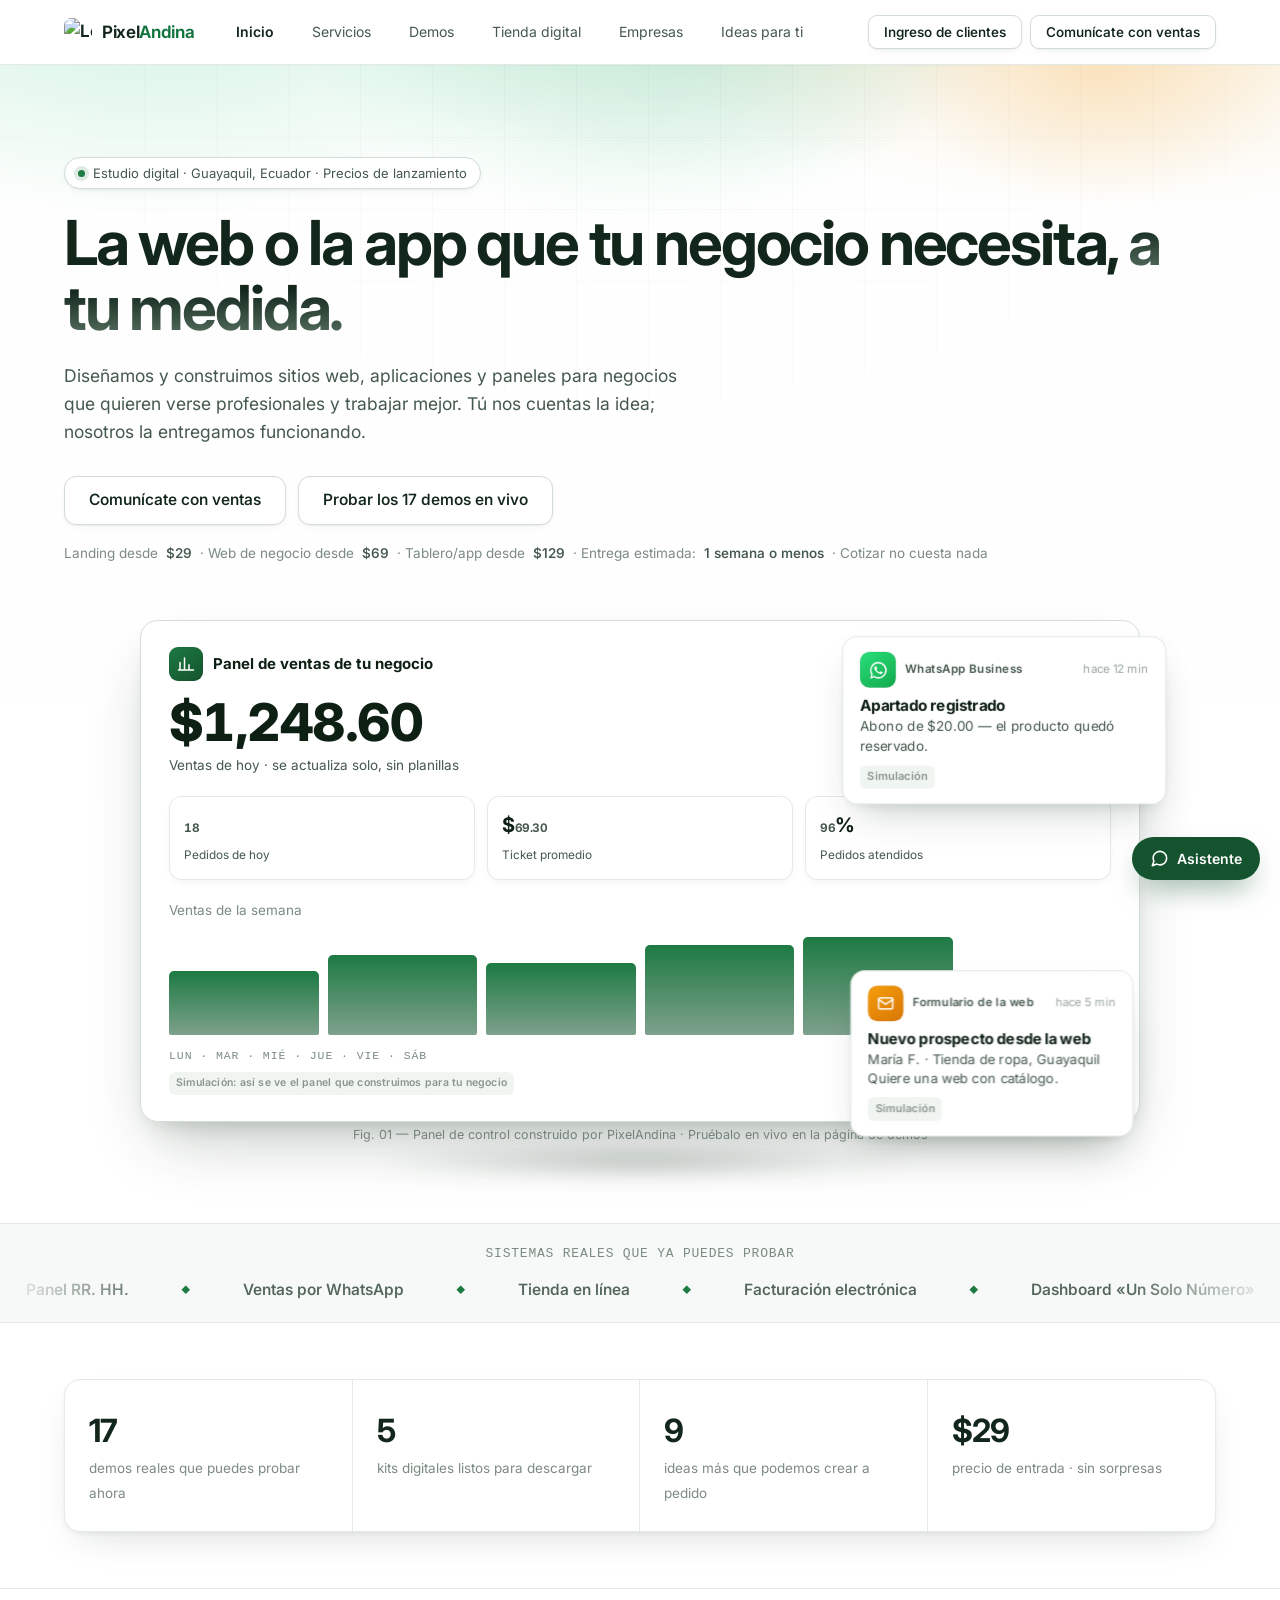
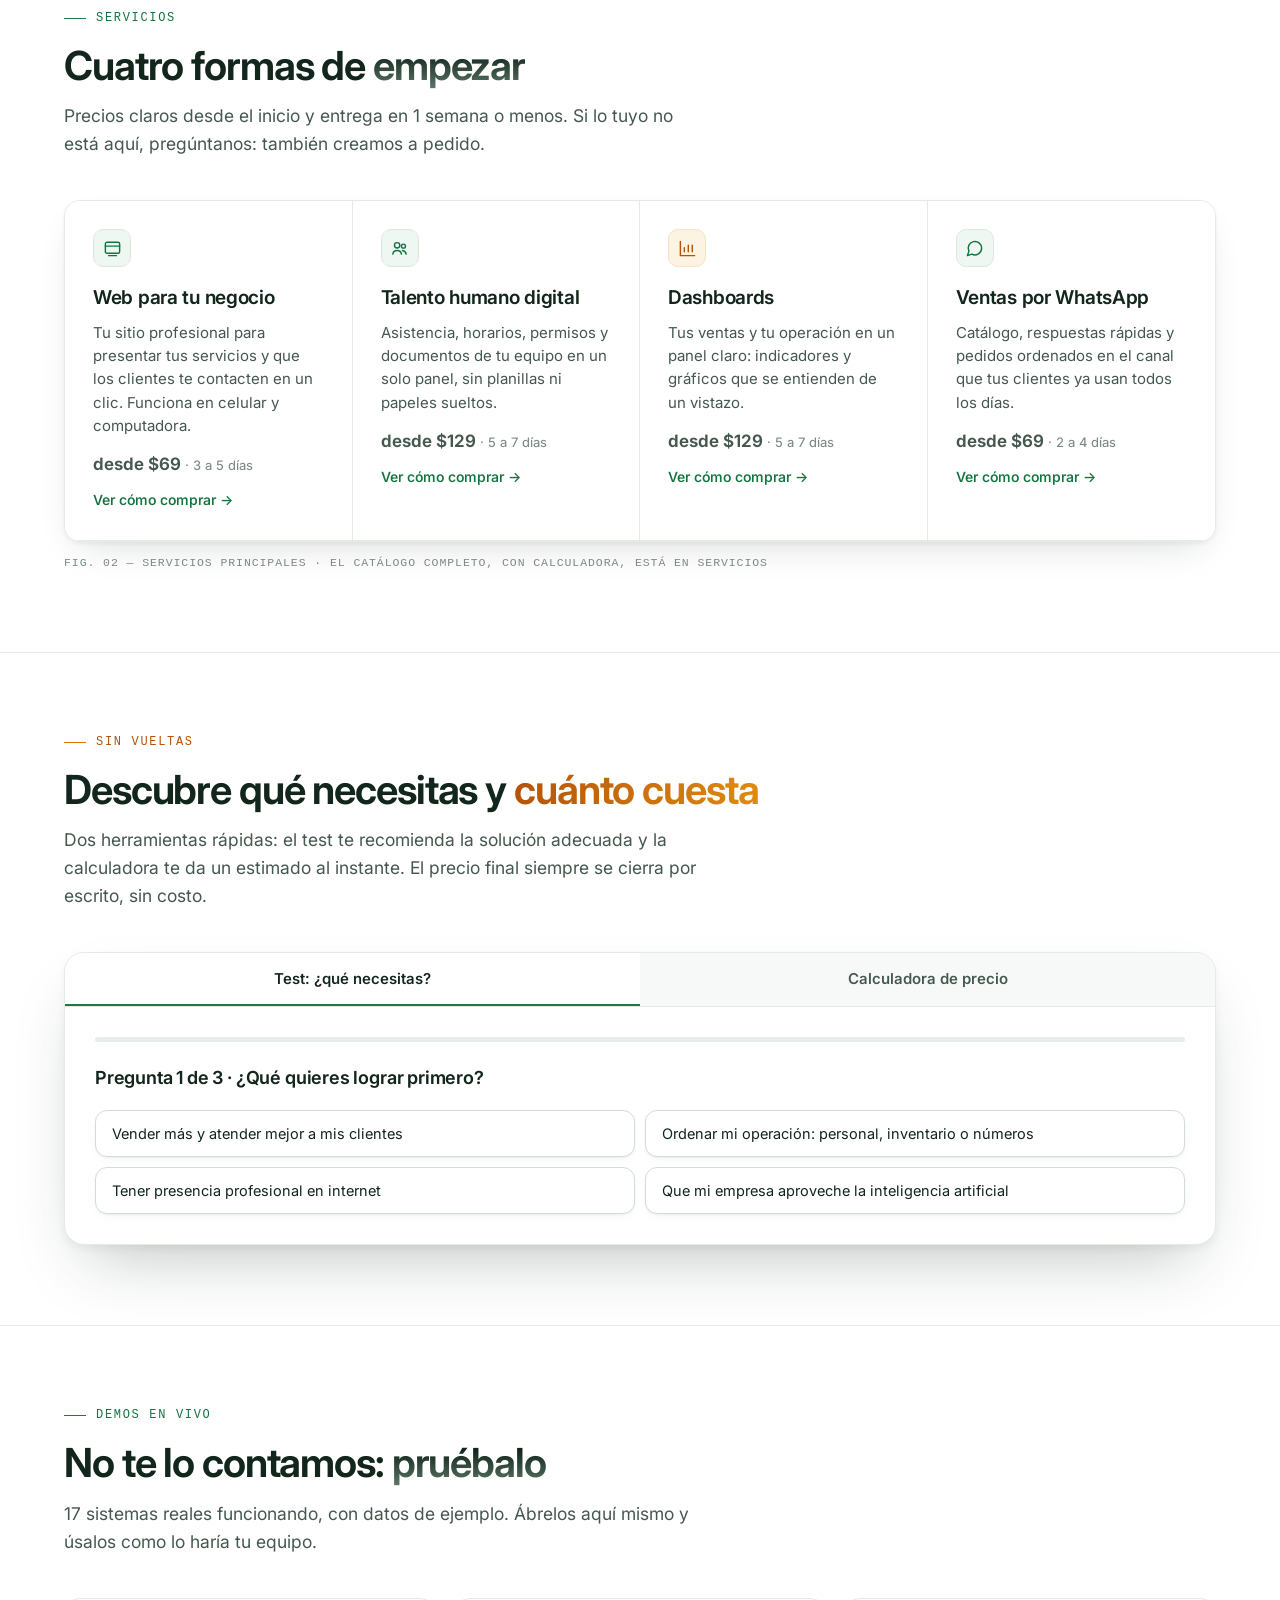
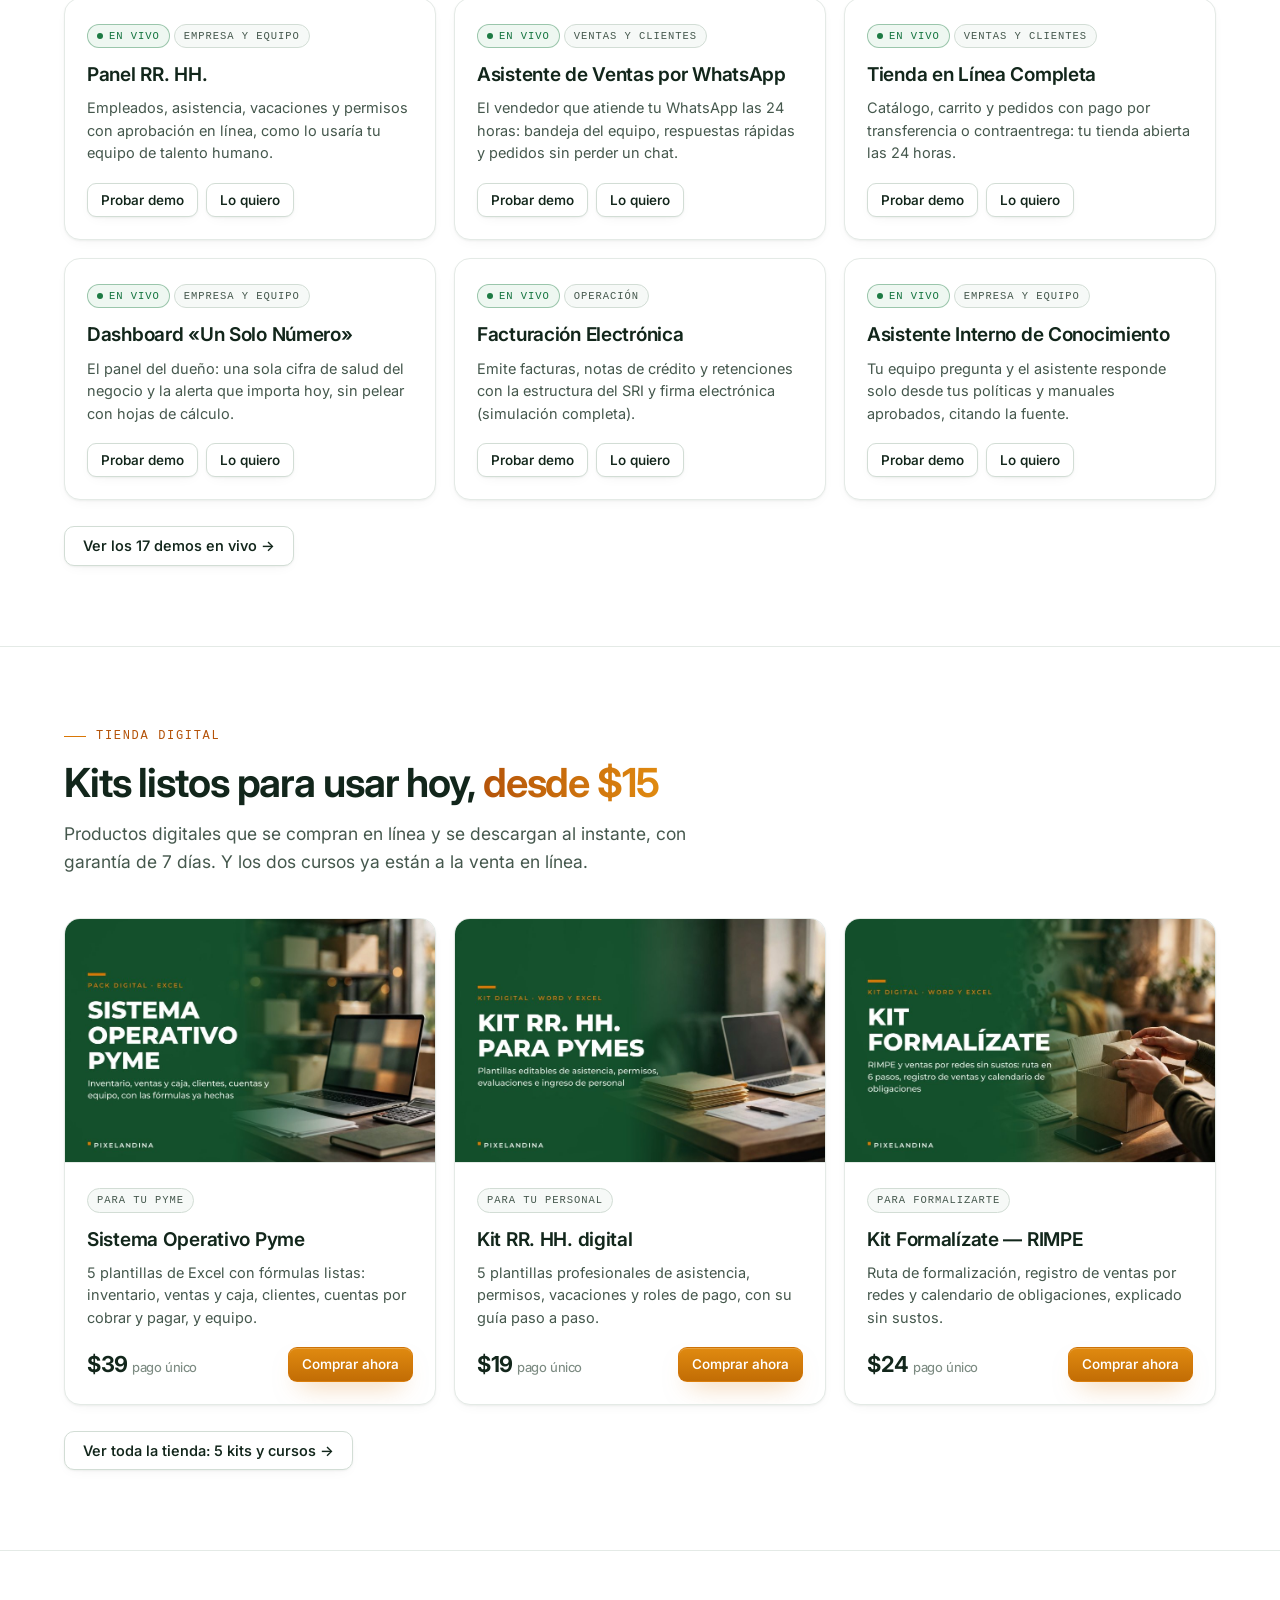
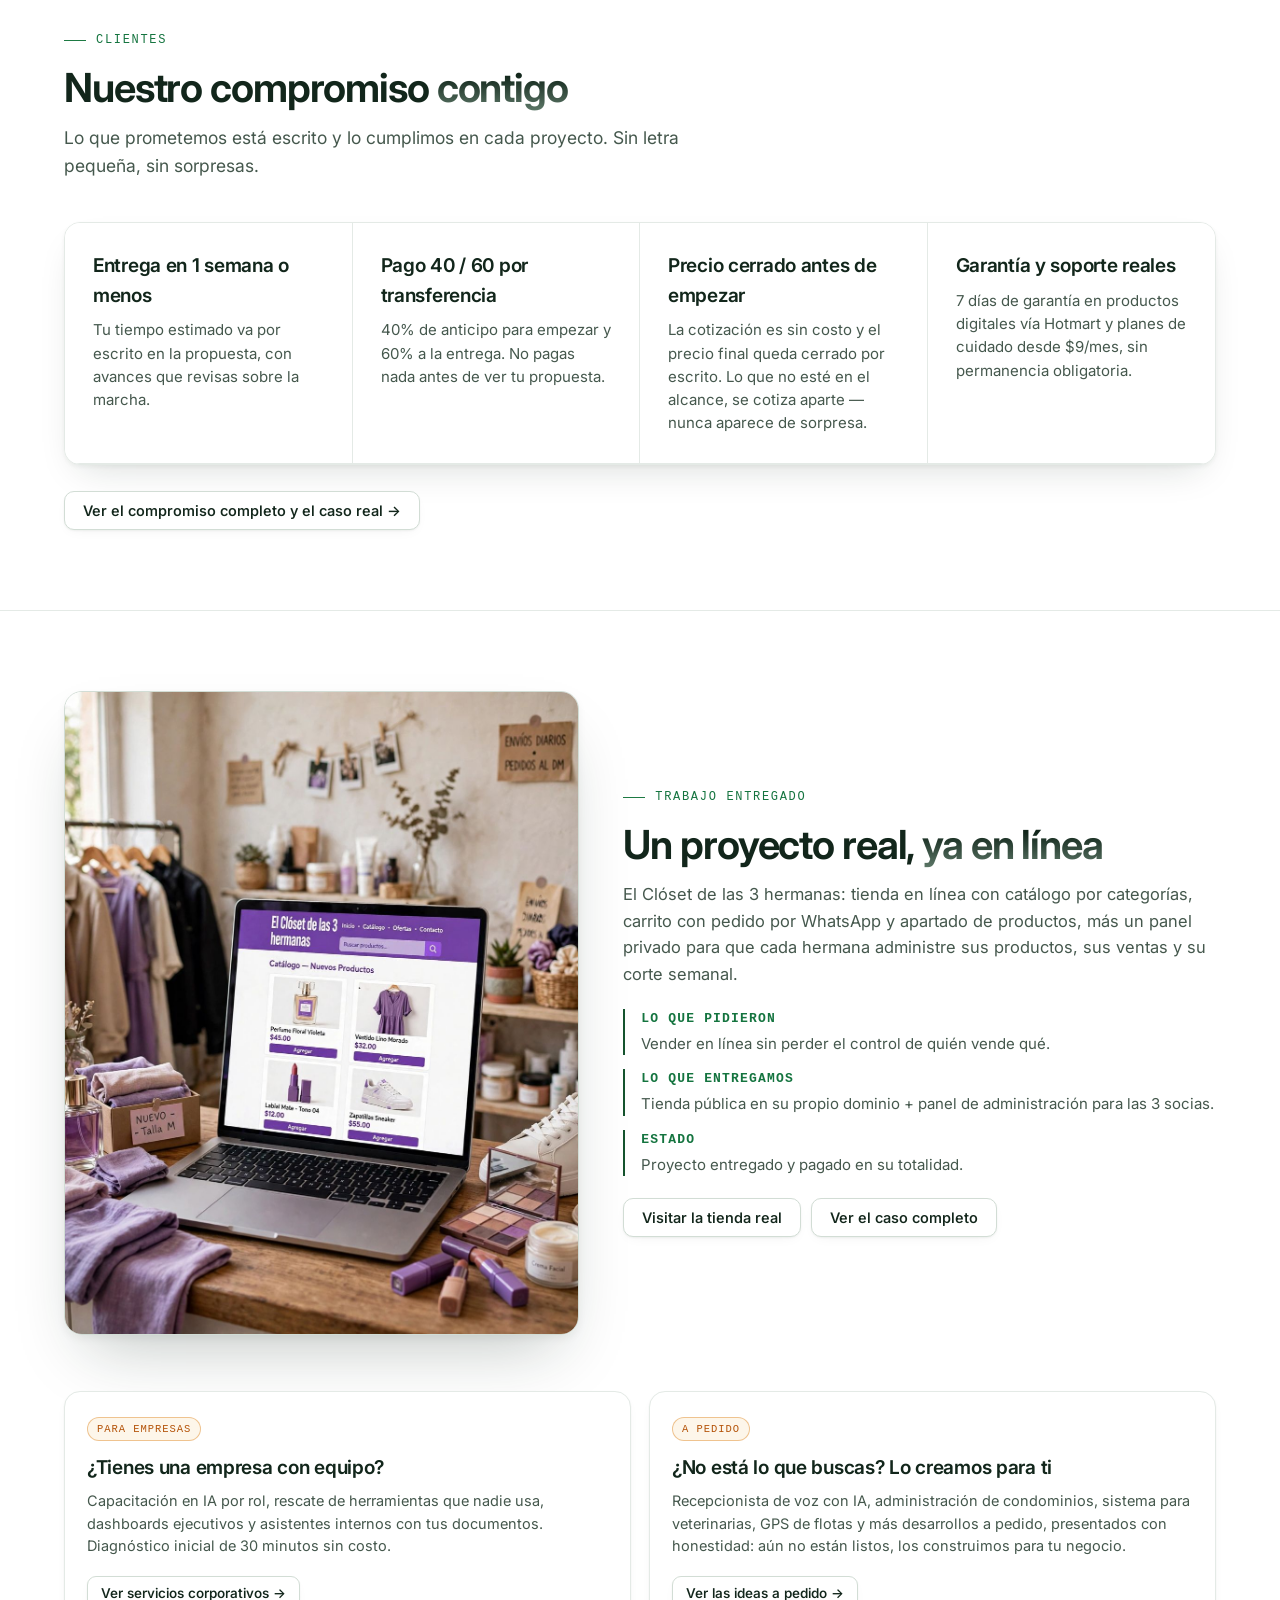
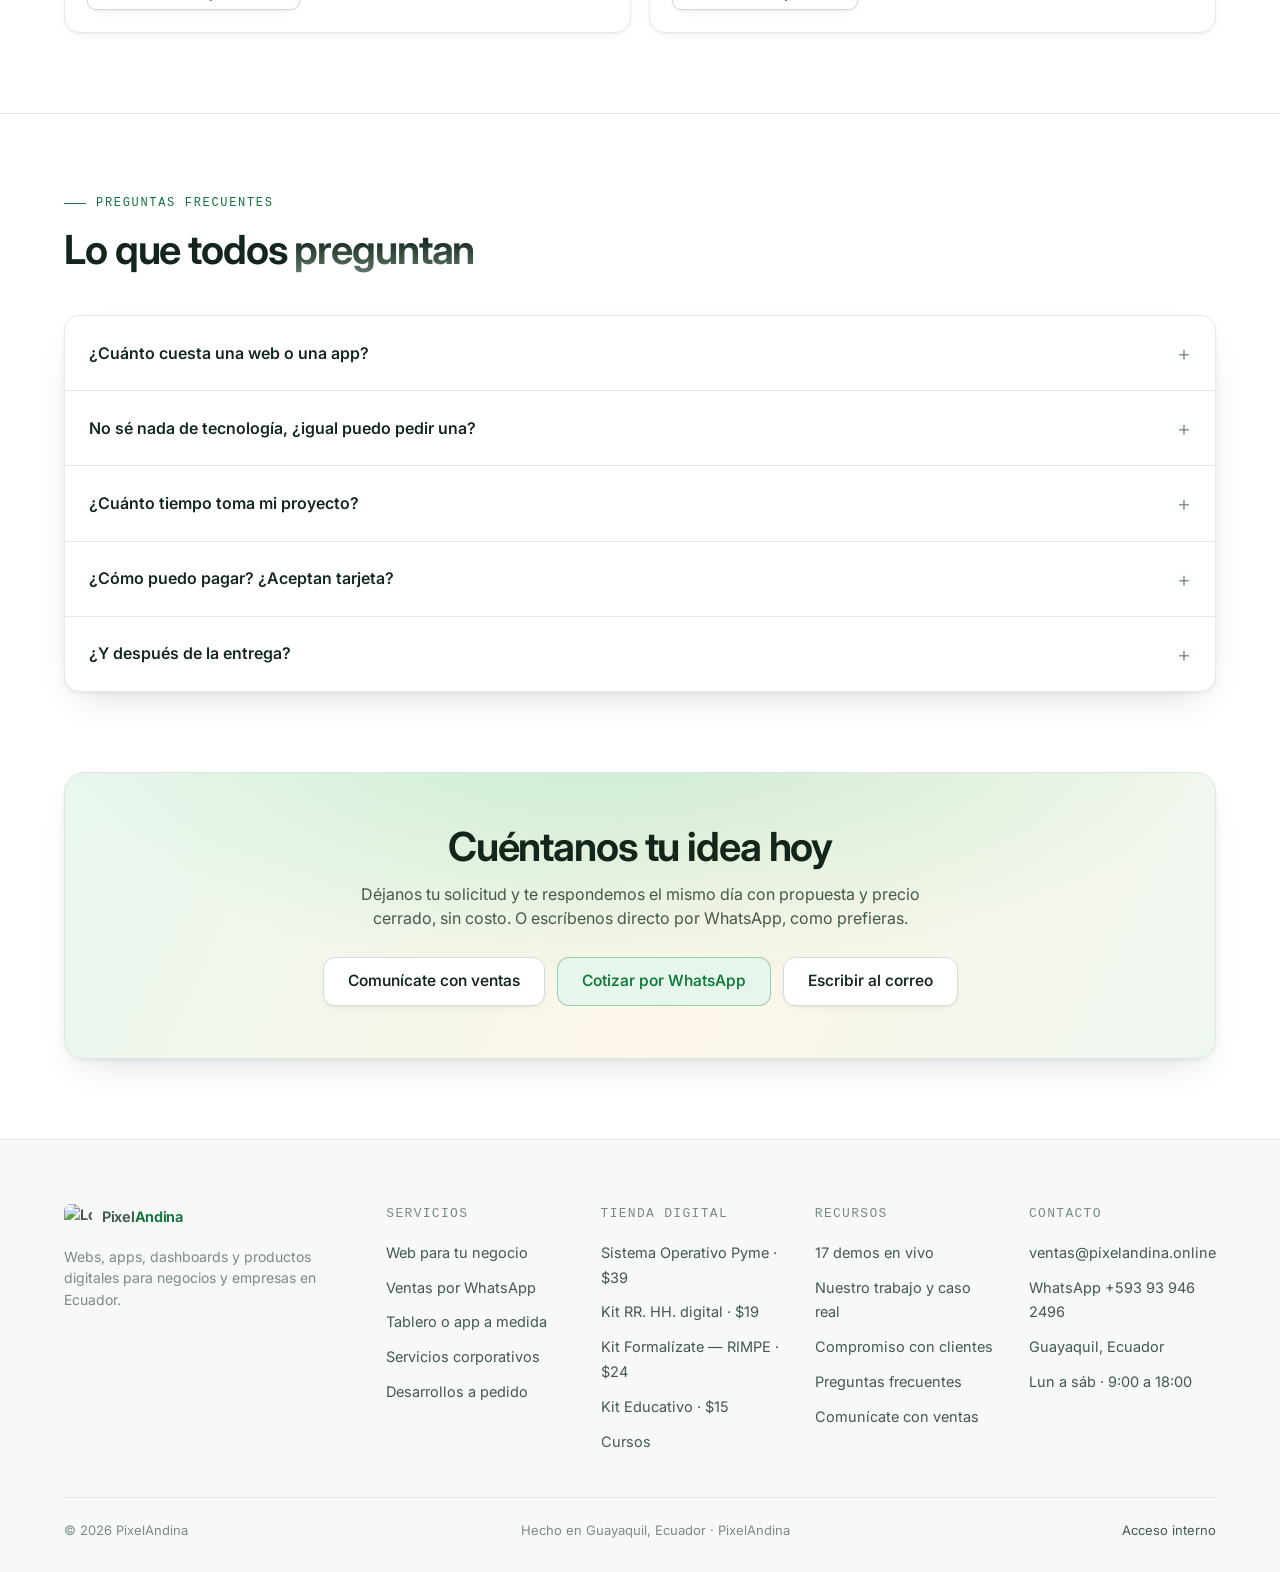
==== commit d6336fc2: "Logo nuevo Dos cumbres" ====
--- a/index.html
+++ b/index.html
@@ -5,7 +5,7 @@
 <meta name="viewport" content="width=device-width, initial-scale=1.0">
 <title>PixelAndina — Webs, apps y dashboards para tu negocio en Ecuador</title>
 <meta name="description" content="Diseñamos y construimos sitios web, aplicaciones y paneles para negocios en Ecuador. Precios claros desde $29, entrega en 1 semana o menos y 17 demos en vivo para probar antes de pagar.">
-<link rel="icon" href="assets/img/logo.png">
+<link rel="icon" type="image/png" href="assets/simbolo-dos-cumbres.png">
 <link rel="preconnect" href="https://fonts.googleapis.com">
 <link rel="preconnect" href="https://fonts.gstatic.com" crossorigin>
 <link href="https://fonts.googleapis.com/css2?family=Inter:wght@400;500;600;700;800&display=swap" rel="stylesheet">
@@ -17,7 +17,7 @@
 
 <header class="site-head">
   <div class="head-in">
-    <a class="brand" href="index.html"><img src="assets/img/logo.png" alt="Logo de PixelAndina"><span>Pixel<em>Andina</em></span></a>
+    <a class="brand" href="index.html"><img src="assets/simbolo-dos-cumbres.webp" alt="Logo de PixelAndina"><span>Pixel<em>Andina</em></span></a>
     <button class="nav-toggle" type="button" aria-label="Abrir menú" aria-expanded="false" aria-controls="mainNav"><svg viewBox="0 0 24 24" fill="none" stroke="currentColor" stroke-width="2" stroke-linecap="round"><path d="M4 7h16M4 12h16M4 17h16"/></svg></button>
     <nav class="main-nav" id="mainNav" aria-label="Navegación principal">
       <a href="index.html" class="on">Inicio</a>
@@ -420,7 +420,7 @@
   <div class="wrap">
     <div class="foot-grid">
       <div class="foot-brand">
-        <a class="brand" href="index.html"><img src="assets/img/logo.png" alt="Logo de PixelAndina"><span>Pixel<em>Andina</em></span></a>
+        <a class="brand" href="index.html"><img src="assets/simbolo-dos-cumbres.webp" alt="Logo de PixelAndina"><span>Pixel<em>Andina</em></span></a>
         <p>Webs, apps, dashboards y productos digitales para negocios y empresas en Ecuador.</p>
       </div>
       <div><h4>Servicios</h4><ul>
--- a/assets/styles.css
+++ b/assets/styles.css
@@ -569,3 +569,9 @@
 .ac-grid div b{display:block;font-size:11.5px;letter-spacing:.06em;text-transform:uppercase;color:var(--mut);margin-bottom:2px}
 .ac-grid div span{font-size:15px;color:var(--txt);font-weight:580}
 .acuerdos .ac-incluye{margin-top:12px;font-size:14.5px;color:var(--sub)}
+
+/* Método PixelAndina: 5 pasos */
+.steps.c5{grid-template-columns:repeat(5,1fr)}
+@media(max-width:1100px){.steps.c5{grid-template-columns:repeat(3,1fr)}}
+@media(max-width:760px){.steps.c5{grid-template-columns:repeat(2,1fr)}}
+@media(max-width:520px){.steps.c5{grid-template-columns:1fr}}
